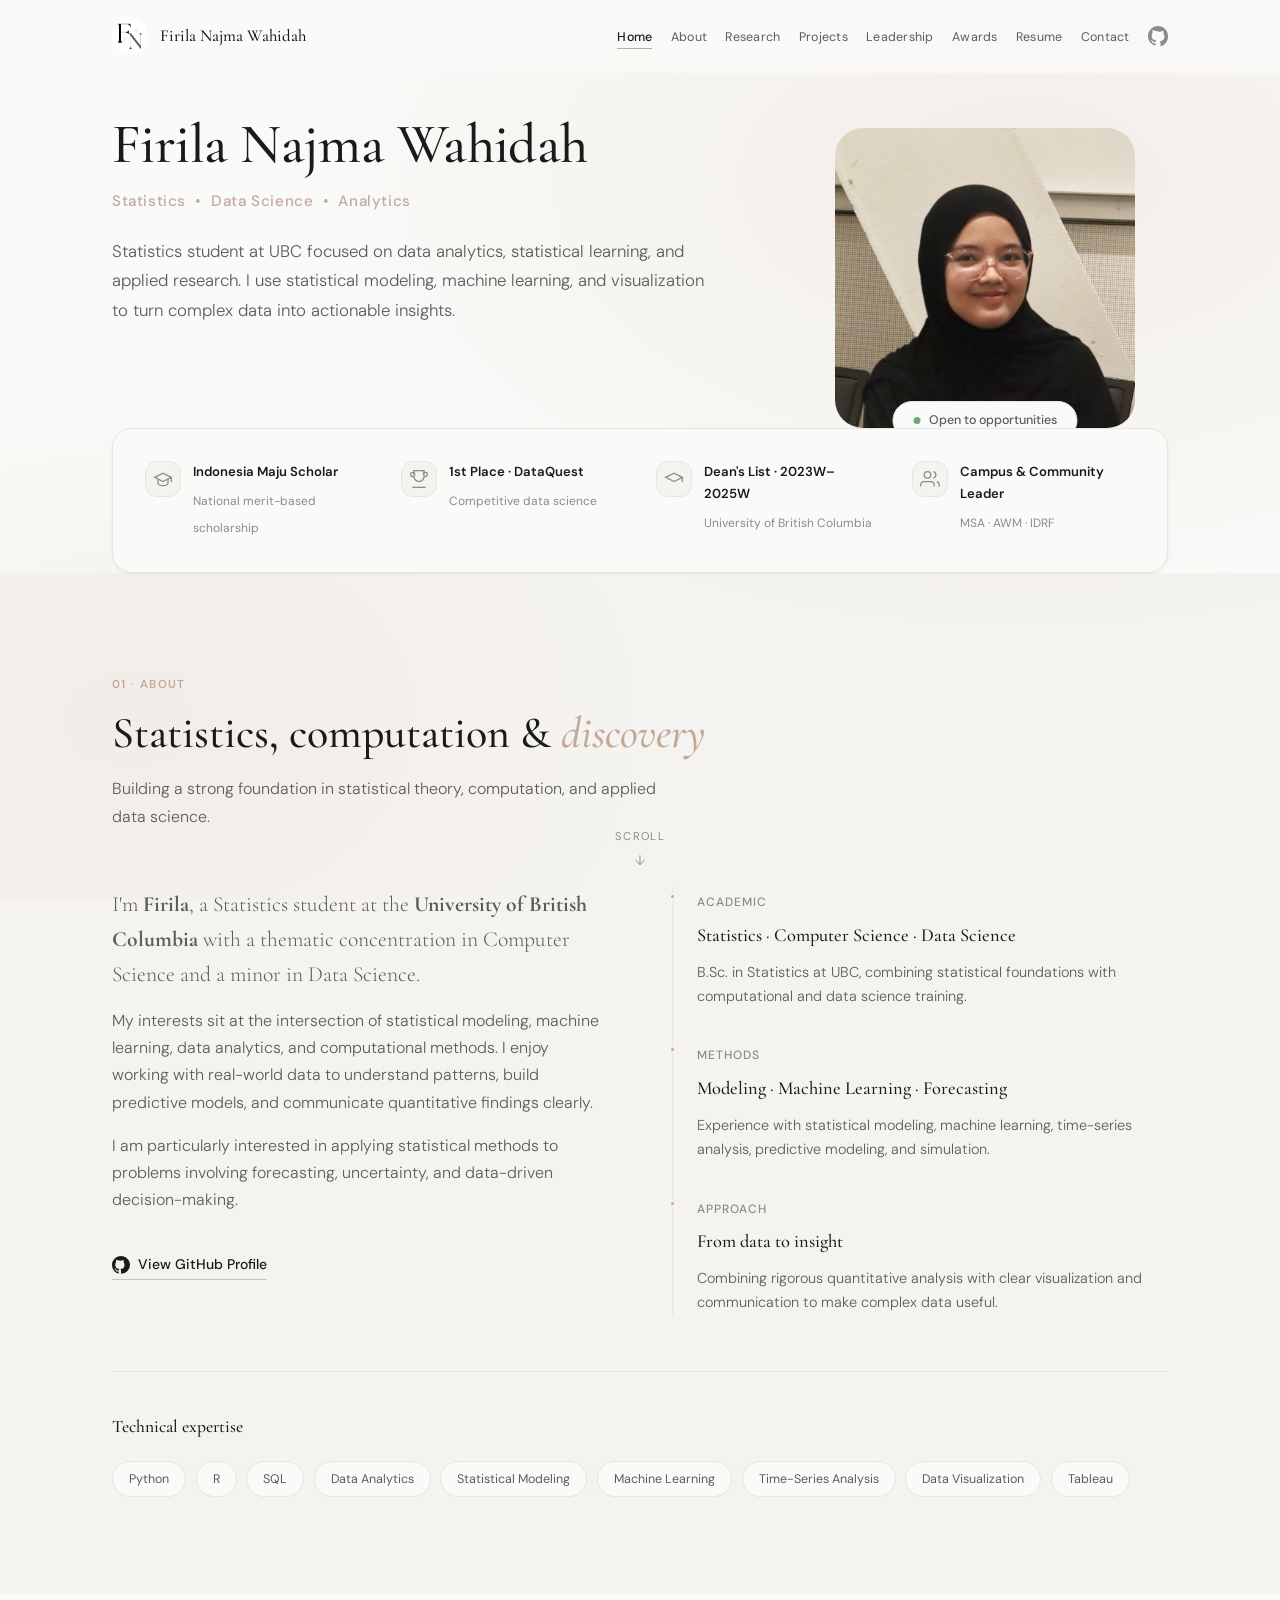
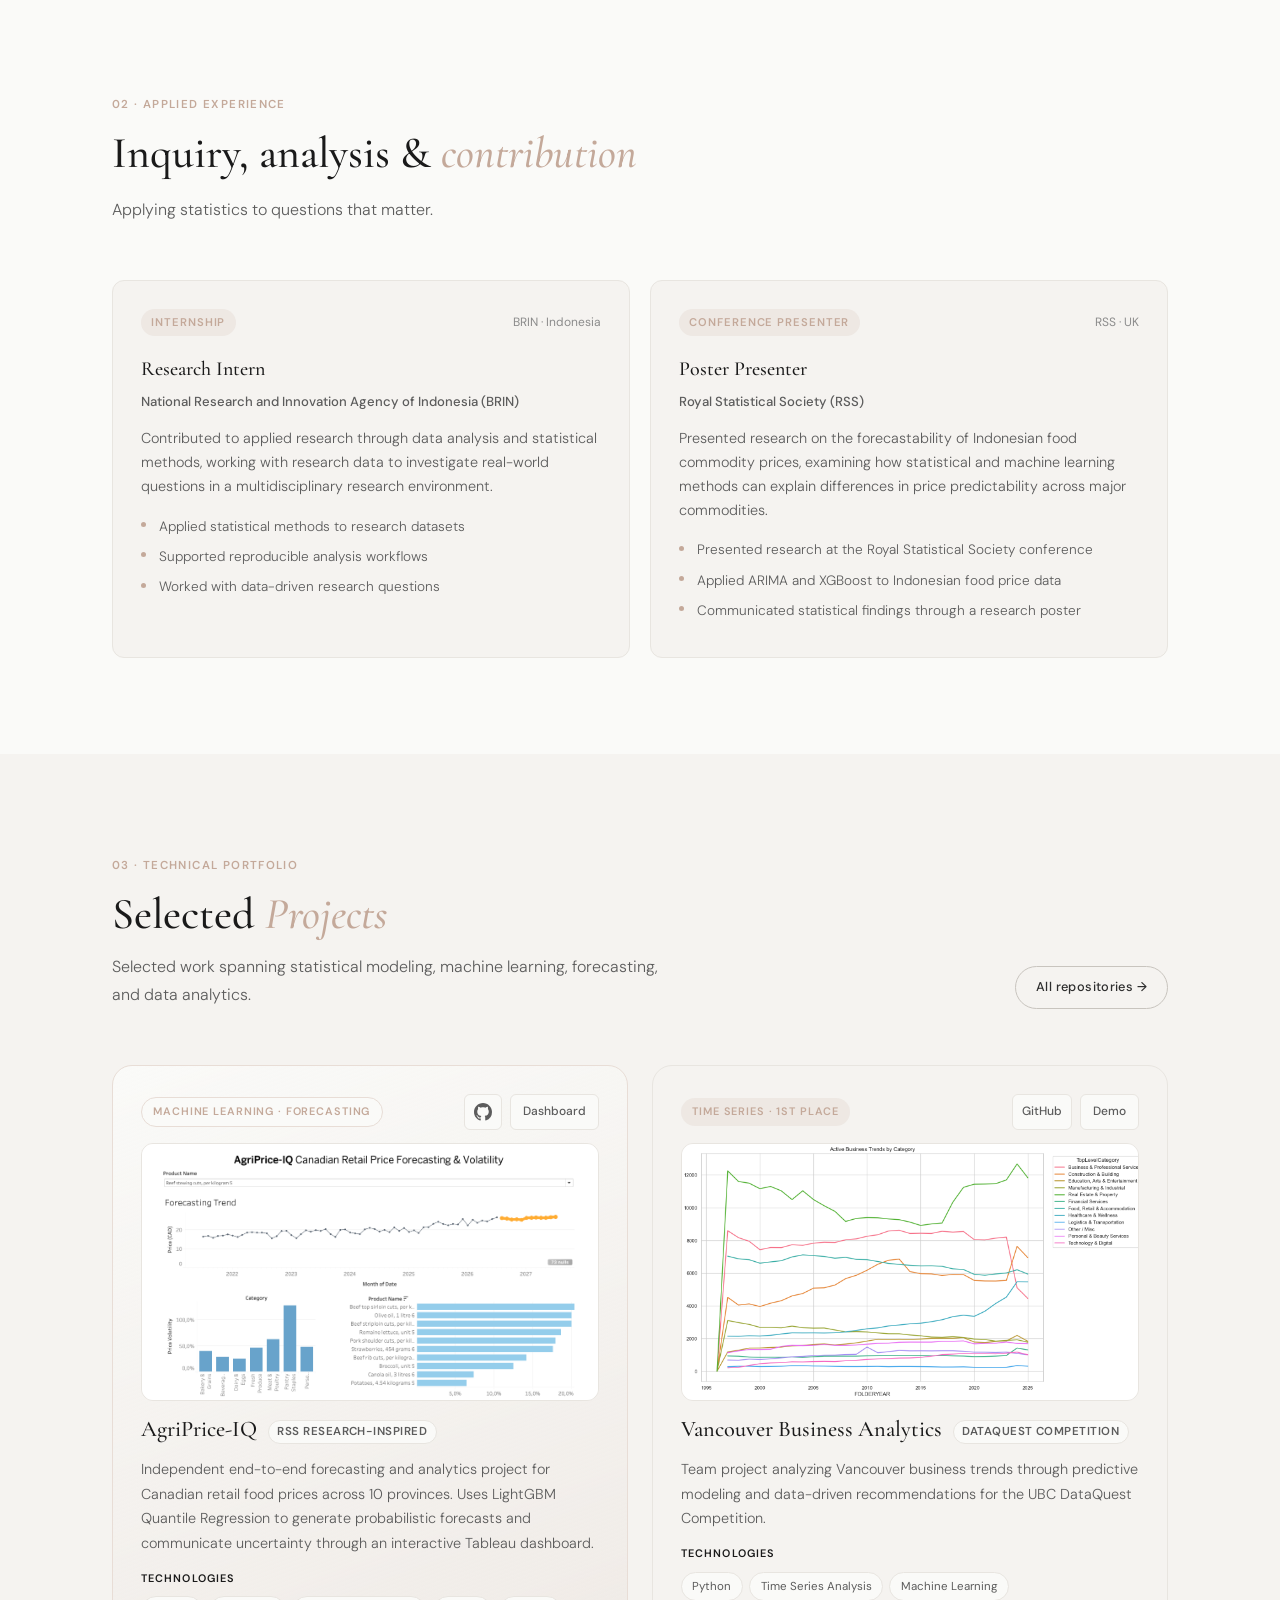
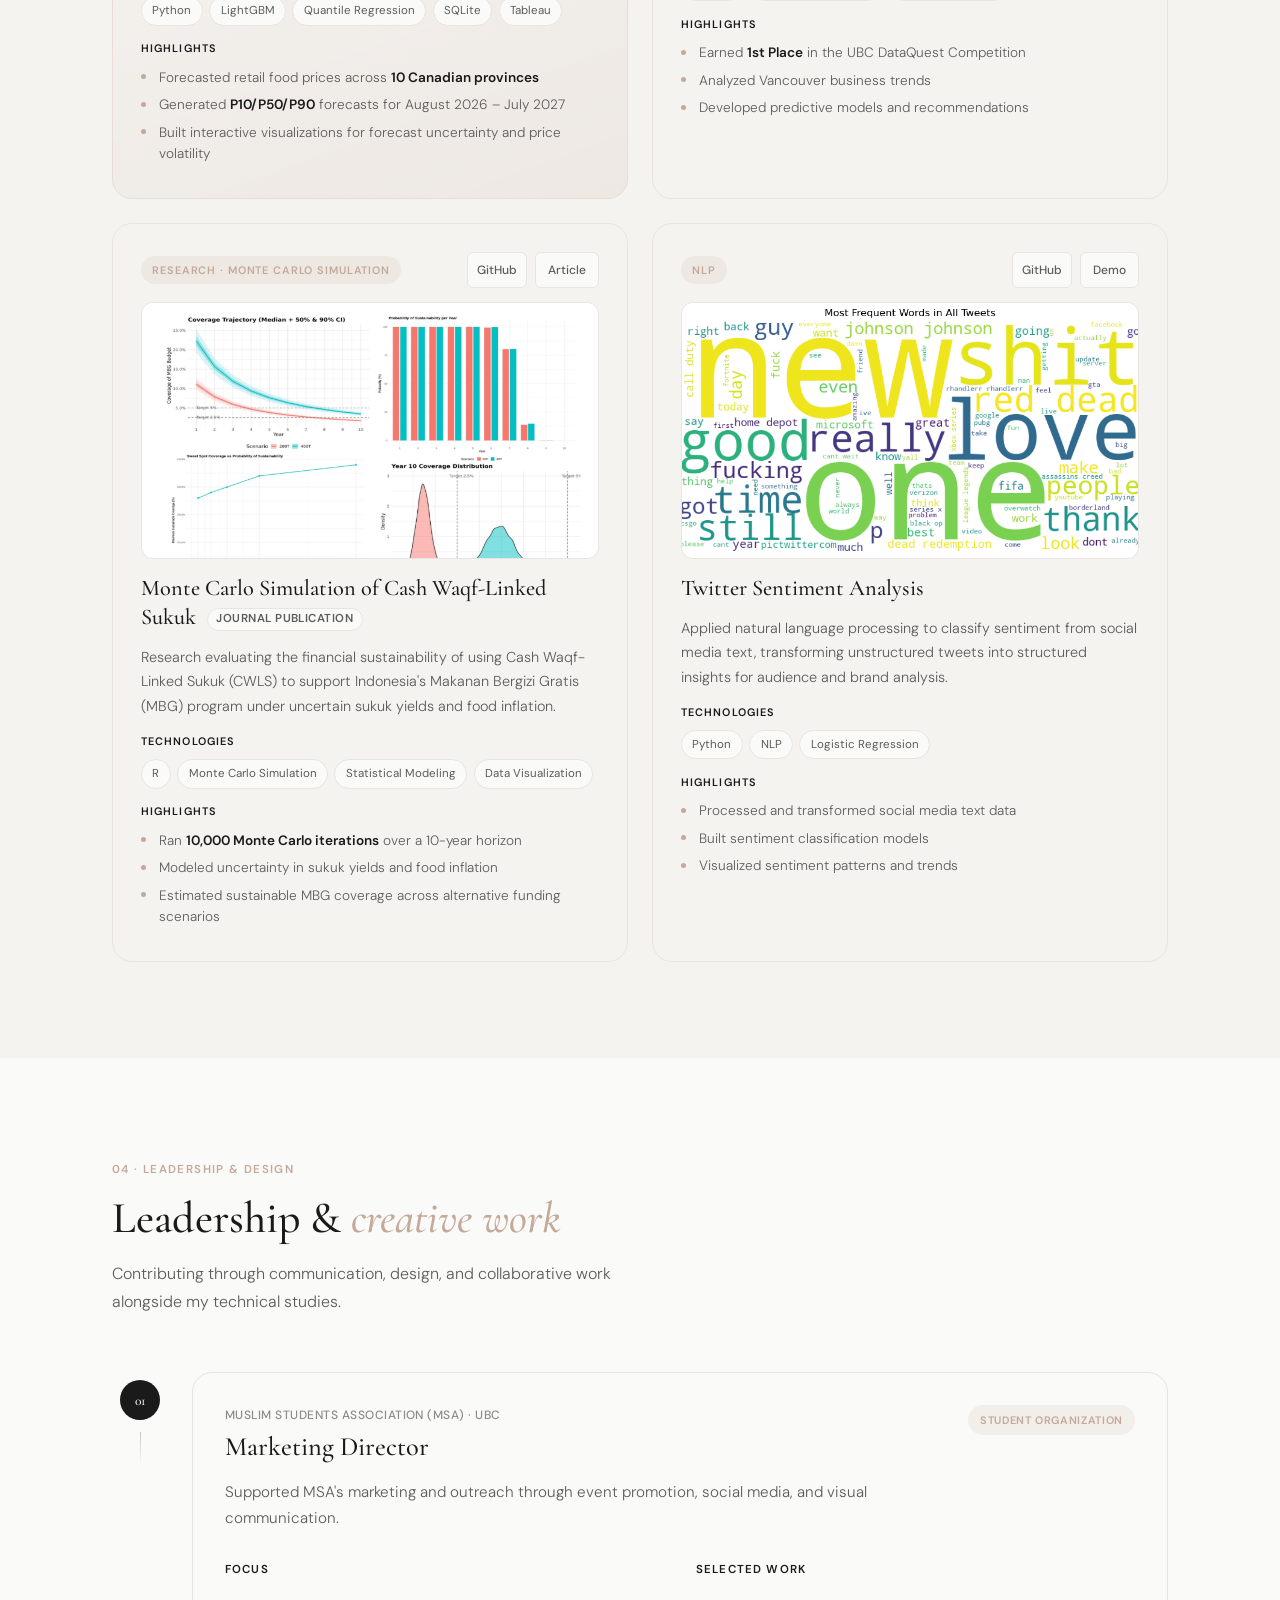
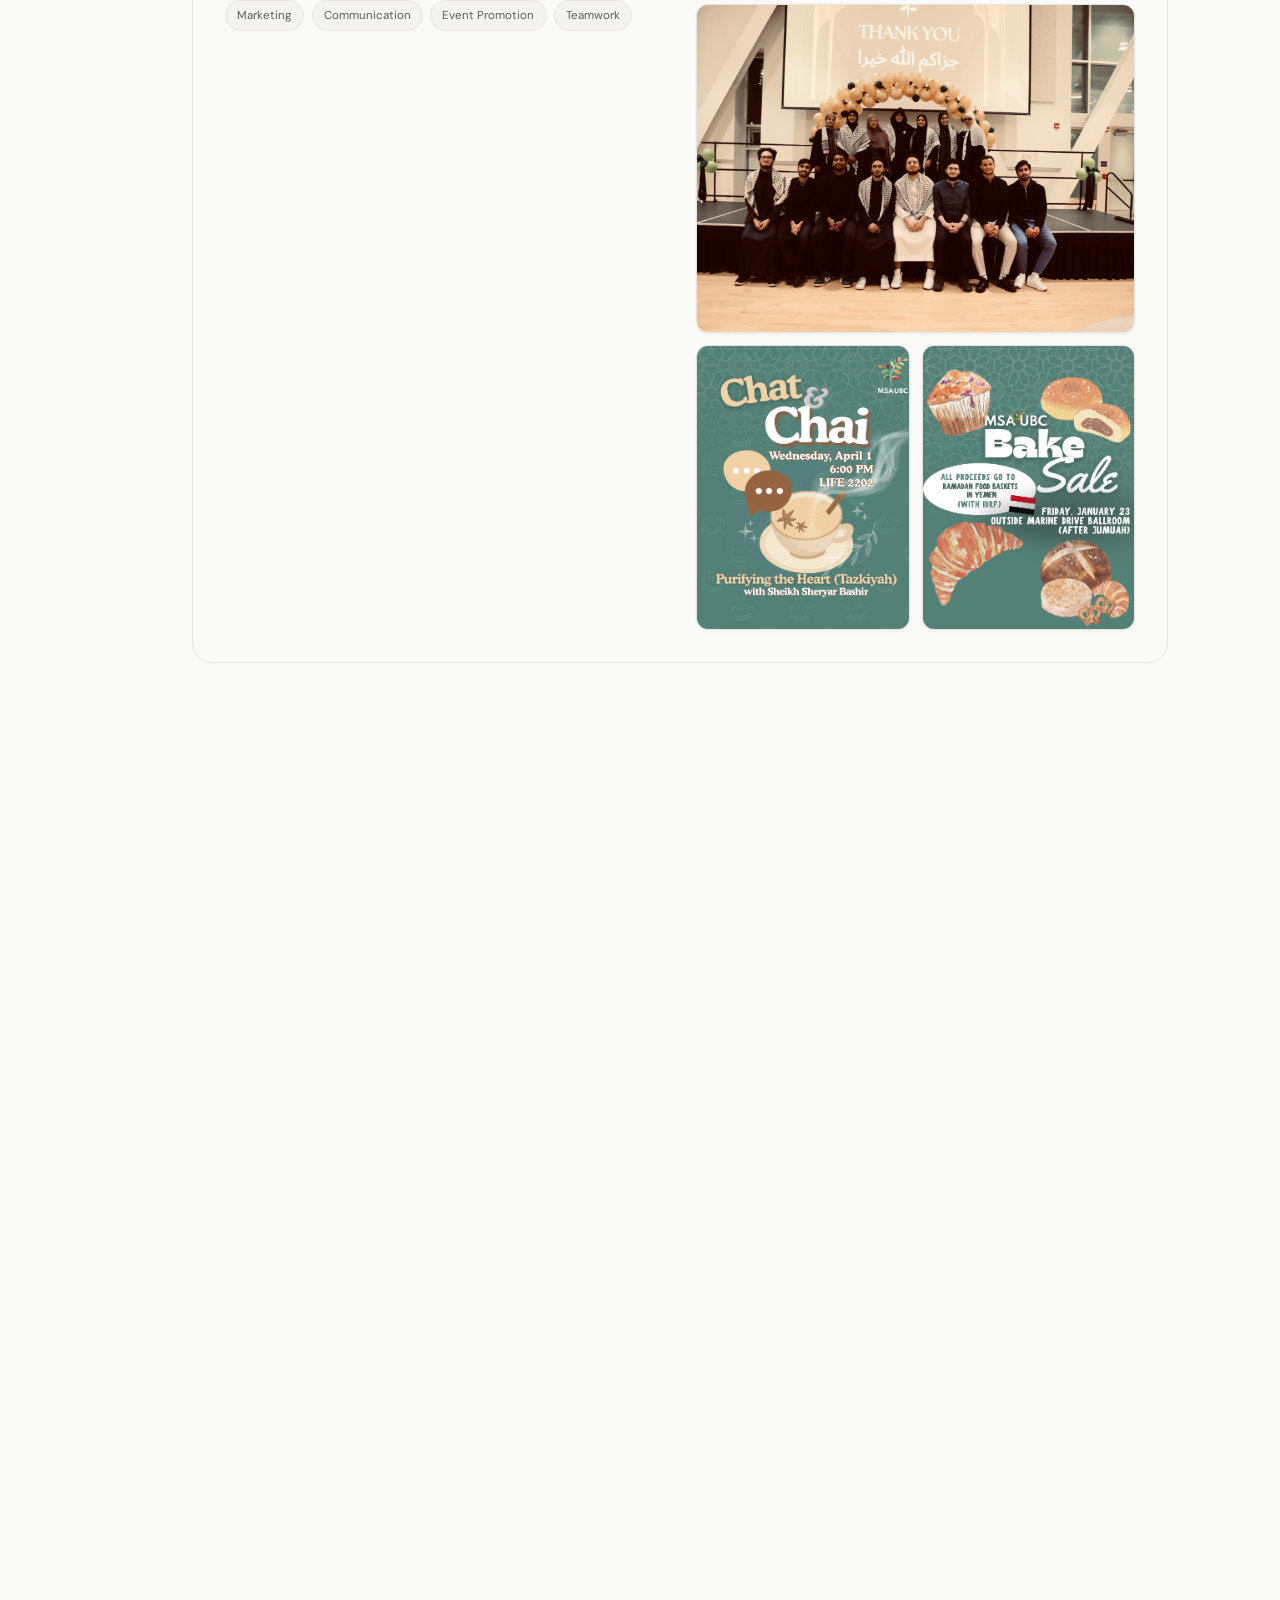
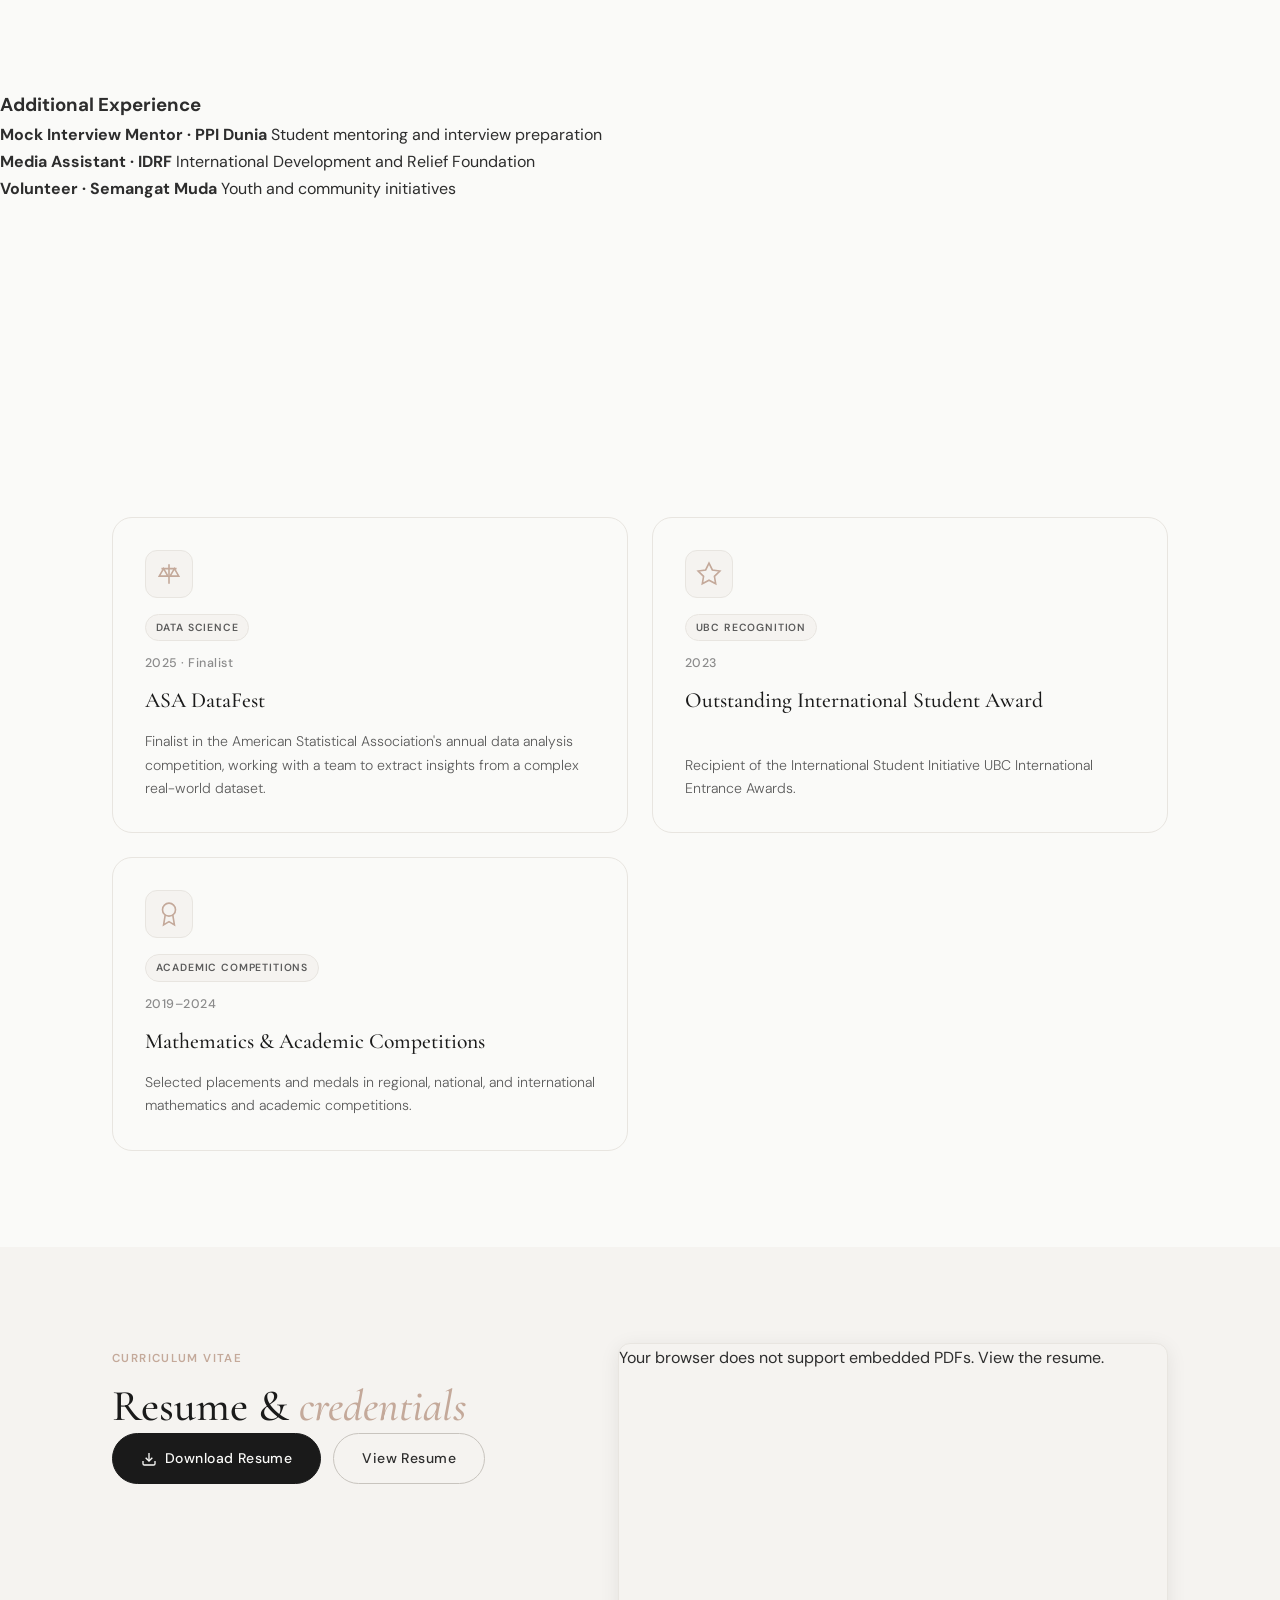
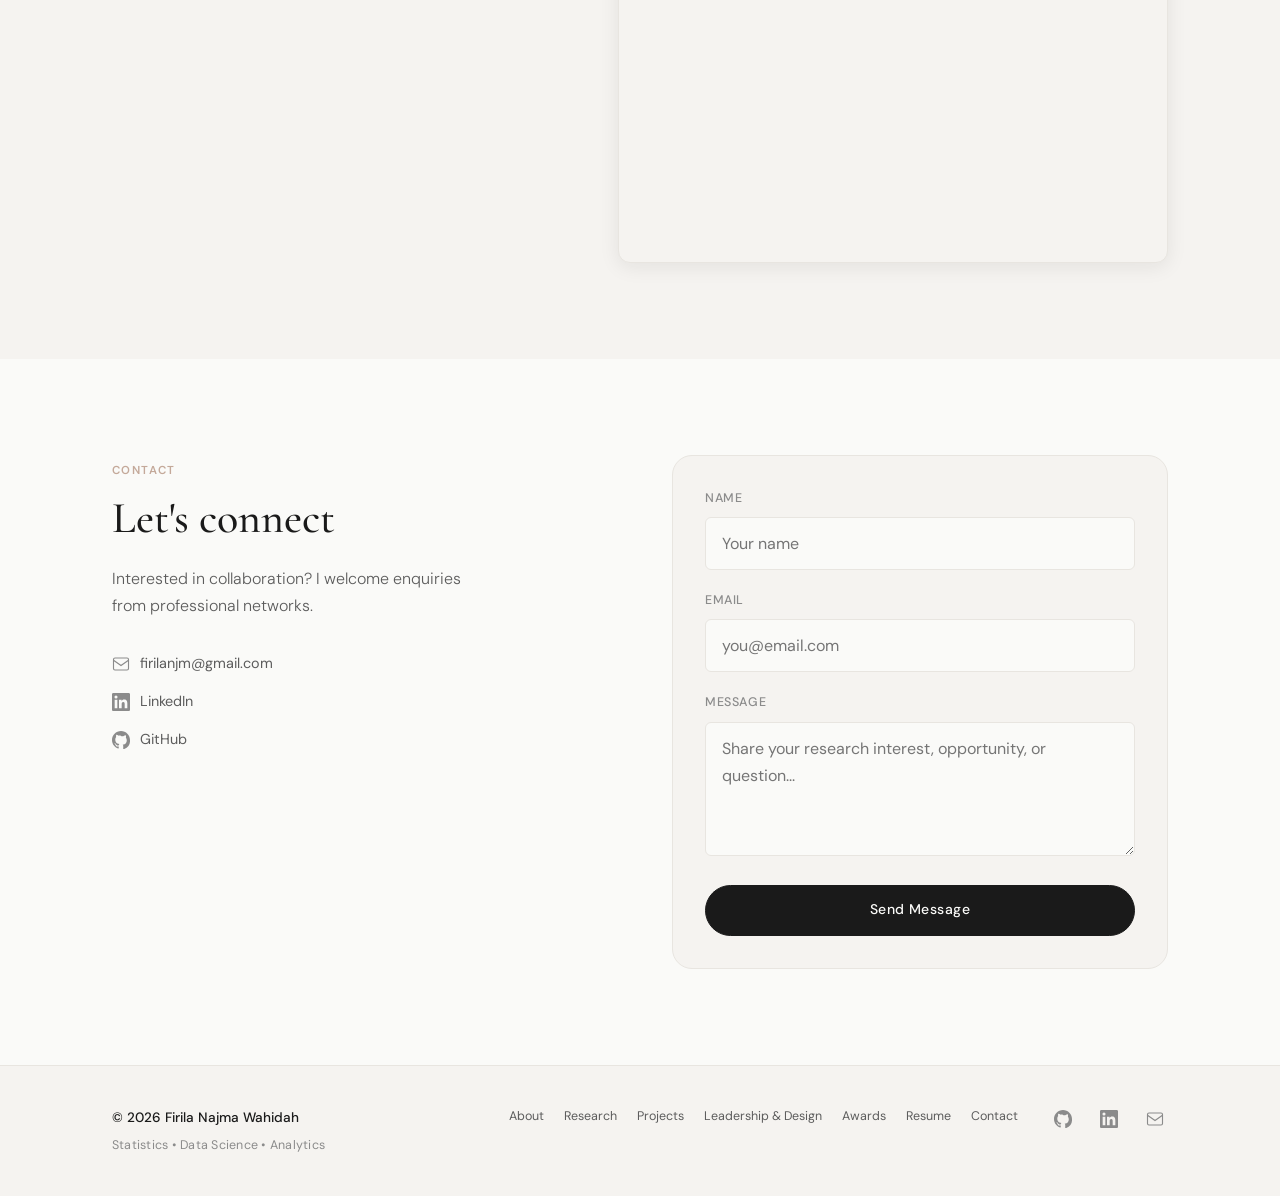
==== index.html @ 39670c47 "Revise HTML metadata for SEO and clarity Updated the title and meta description for better clarity a" ====
<!DOCTYPE html>
<html lang="en">
<head>
  <meta charset="UTF-8" />
  <meta name="viewport" content="width=device-width, initial-scale=1.0" />

  <title>Firila Najma Wahidah — Statistics • Data Science • Analytics</title>

  <meta
    name="description"
    content="Portfolio of Firila Najma Wahidah, Statistics student at UBC focused on data science, statistical modeling, machine learning, and applied research."
  />
  <meta name="author" content="Firila Najma Wahidah" />
  <meta name="theme-color" content="#FAFAF8" />

  <meta
    property="og:title"
    content="Firila Najma Wahidah — Statistics • Data Science • Analytics"
  />
  <meta
    property="og:description"
    content="Statistics • Data Science • Research • Analytics"
  />
  <meta property="og:type" content="website" />
  <meta property="og:url" content="https://firilanjm.github.io/" />

  <link rel="icon" href="assets/favicon.svg" type="image/svg+xml" />

  <link rel="preconnect" href="https://fonts.googleapis.com" />
  <link rel="preconnect" href="https://fonts.gstatic.com" crossorigin />

  <link rel="preload" href="assets/firila_photo.jpg" as="image" />

  <link
    href="https://fonts.googleapis.com/css2?family=Cormorant+Garamond:wght@400;500;600&family=DM+Sans:wght@400;500;600&display=swap"
    rel="stylesheet"
  />

  <link rel="stylesheet" href="style.css" />
</head>

<body>

  <a href="#main" class="skip-link">Skip to main content</a>

  <header class="header" id="header">
    <nav class="nav container" aria-label="Primary navigation">

      <a href="#home" class="nav__logo">
        <img
          src="assets/FN.png"
          alt=""
          width="36"
          height="36"
          class="nav__monogram-img"
        />
        <span class="nav__name">Firila Najma Wahidah</span>
      </a>

      <button
        class="nav__toggle"
        id="navToggle"
        type="button"
        aria-label="Open menu"
        aria-expanded="false"
        aria-controls="navLinks"
      >
        <span></span>
        <span></span>
        <span></span>
      </button>

      <ul class="nav__links" id="navLinks">
        <li><a href="#home" class="nav__link">Home</a></li>
        <li><a href="#about" class="nav__link">About</a></li>
        <li><a href="#research" class="nav__link">Research</a></li>
        <li><a href="#projects" class="nav__link">Projects</a></li>
        <li><a href="#leadership" class="nav__link">Leadership</a></li>
        <li><a href="#awards" class="nav__link">Awards</a></li>
        <li><a href="#resume" class="nav__link">Resume</a></li>
        <li><a href="#contact" class="nav__link">Contact</a></li>

        <li>
          <a
            href="https://github.com/firilanjm"
            target="_blank"
            rel="noopener noreferrer"
            class="nav__github"
            aria-label="GitHub"
          >
            <svg
              width="20"
              height="20"
              viewBox="0 0 24 24"
              fill="currentColor"
              aria-hidden="true"
            >
              <path d="M12 0C5.37 0 0 5.37 0 12c0 5.31 3.435 9.795 8.205 11.385.6.105.825-.255.825-.57 0-.285-.015-1.23-.015-2.235-3.015.555-3.795-.735-4.035-1.41-.135-.345-.72-1.41-1.23-1.695-.42-.225-1.02-.78-.015-.795.945-.015 1.62.87 1.845 1.23 1.08 1.815 2.805 1.305 3.495.99.105-.78.42-1.305.765-1.605-2.67-.3-5.46-1.335-5.46-5.925 0-1.305.465-2.385 1.23-3.225-.12-.3-.54-1.53.12-3.18 0 0 1.005-.315 3.3 1.23.96-.27 1.98-.405 3 .405s2.04.135 3 .405c2.295-1.56 3.3-1.23 3.3-1.23.66 1.65.24 2.88.12 3.18.765.84 1.23 1.905 1.23 3.225 0 4.605-2.805 5.625-5.475 5.925.435.375.81 1.095.81 2.22 0 1.605-.015 2.895-.015 3.3 0 .315.225.69.825.57A12.02 12.02 0 0024 12c0-6.63-5.37-12-12-12z"/>
            </svg>
          </a>
        </li>
      </ul>

    </nav>
  </header>

  <main id="main">

  <!-- Home -->
 <section class="hero" id="home" aria-label="Introduction">
  <div class="hero__bg" aria-hidden="true"></div>

  <div class="container hero__inner">

    <div class="hero__content">
      <h1 class="hero__title">Firila Najma Wahidah</h1>

      <p class="hero__headline">
        Statistics &nbsp;•&nbsp; Data Science &nbsp;•&nbsp; Analytics
      </p>

      <p class="hero__desc">
        Statistics student at UBC focused on data analytics, statistical learning,
        and applied research. I use statistical modeling, machine learning, and
        visualization to turn complex data into actionable insights.
      </p>
    </div>

    <div class="hero__visual">
      <div class="hero__frame">
        <div class="hero__avatar">
          <img
            src="assets/firila_photo.jpg"
            alt="Portrait of Firila Najma Wahidah"
            width="320"
            height="380"
            fetchpriority="high"
            decoding="async"
          />
        </div>

        <div class="hero__badge">
          <span class="hero__badge-dot"></span>
          Open to opportunities
        </div>
      </div>
    </div>

  </div>
</section>
    <div class="container">
      <div class="highlights">
        <div class="highlight">
          <span class="highlight__icon" aria-hidden="true">
            <svg width="20" height="20" viewBox="0 0 24 24" fill="none" stroke="currentColor" stroke-width="1.5"><path d="M22 10v6M2 10l10-5 10 5-10 5z"/><path d="M6 12v5c0 1 2 3 6 3s6-2 6-3v-5"/></svg>
          </span>
          <div>
            <strong>Indonesia Maju Scholar</strong>
            <span>National merit-based scholarship</span>
          </div>
        </div>
        <div class="highlight">
          <span class="highlight__icon" aria-hidden="true">
            <svg width="20" height="20" viewBox="0 0 24 24" fill="none" stroke="currentColor" stroke-width="1.5"><path d="M6 9H4.5a2.5 2.5 0 010-5C7 4 7 7 7 7"/><path d="M18 9h1.5a2.5 2.5 0 000-5C17 4 17 7 17 7"/><path d="M4 22h16"/><path d="M18 2H6v7a6 6 0 0012 0V2z"/></svg>
          </span>
          <div>
            <strong>1st Place · DataQuest</strong>
            <span>Competitive data science</span>
          </div>
        </div>
        <div class="highlight">
          <span class="highlight__icon" aria-hidden="true">
            <svg width="20" height="20" viewBox="0 0 24 24" fill="none" stroke="currentColor" stroke-width="1.5"><path d="M22 10v6M2 10l10-5 10 5-10 5z"/></svg>
          </span>
          <div>
            <strong>Dean's List · 2023W–2025W</strong>
            <span>University of British Columbia</span>
          </div>
        </div>
        <div class="highlight">
          <span class="highlight__icon" aria-hidden="true">
            <svg width="20" height="20" viewBox="0 0 24 24" fill="none" stroke="currentColor" stroke-width="1.5"><path d="M17 21v-2a4 4 0 00-4-4H5a4 4 0 00-4 4v2"/><circle cx="9" cy="7" r="4"/><path d="M23 21v-2a4 4 0 00-3-3.87M16 3.13a4 4 0 010 7.75"/></svg>
          </span>
          <div>
            <strong>Campus &amp; Community Leader</strong>
            <span>MSA · AWM · IDRF</span>
          </div>
        </div>
      </div>
    </div>
    <a href="#about" class="hero__scroll" aria-label="Scroll down">
      <span>Scroll</span>
      <svg width="16" height="16" viewBox="0 0 24 24" fill="none" stroke="currentColor" stroke-width="1.5"><path d="M12 5v14M5 12l7 7 7-7"/></svg>
    </a>
  </section>

  <!-- About -->
<section class="section section--alt about" id="about" aria-labelledby="about-heading">
  <div class="container">

    <div class="section__header">
      <span class="section__tag">01 · About</span>

      <h2 class="section__title" id="about-heading">
        Statistics, computation &amp; <em>discovery</em>
      </h2>

      <p class="section__desc">
        Building a strong foundation in statistical theory, computation, and applied data science.
      </p>
    </div>

    <div class="about__grid">

      <div class="about__text">

        <p class="about__lead">
          I'm <strong>Firila</strong>, a Statistics student at the
          <strong>University of British Columbia</strong> with a thematic
          concentration in Computer Science and a minor in Data Science.
        </p>

        <p>
          My interests sit at the intersection of statistical modeling,
          machine learning, data analytics, and computational methods. I enjoy
          working with real-world data to understand patterns, build predictive
          models, and communicate quantitative findings clearly.
        </p>

        <p>
          I am particularly interested in applying statistical methods to
          problems involving forecasting, uncertainty, and data-driven
          decision-making.
        </p>

        <a
          href="https://github.com/firilanjm"
          target="_blank"
          rel="noopener noreferrer"
          class="about__link"
        >
          <svg width="18" height="18" viewBox="0 0 24 24" fill="currentColor">
            <path d="M12 0C5.37 0 0 5.37 0 12c0 5.31 3.435 9.795 8.205 11.385.6.105.825-.255.825-.57 0-.285-.015-1.23-.015-2.235-3.015.555-3.795-.735-4.035-1.41-.135-.345-.72-1.41-1.23-1.695-.42-.225-1.02-.78-.015-.795.945-.015 1.62.87 1.845 1.23 1.08 1.815 2.805 1.305 3.495.99.105-.78.42-1.305.765-1.605-2.67-.3-5.46-1.335-5.46-5.925 0-1.305.465-2.385 1.23-3.225-.12-.3-.54-1.53.12-3.18 0 0 1.005-.315 3.3 1.23.96-.27 1.98-.405 3 .405 2.295-1.56 3.3-1.23 3.3-1.23.66 1.65.24 2.88.12 3.18.765.84 1.23 1.905 1.23 3.225 0 4.605-2.805 5.625-5.475 5.925.435.375.81 1.095.81 2.22 0 1.605-.015 2.895-.015 3.3 0 .315.225.69.825.57A12.02 12.02 0 0024 12c0-6.63-5.37-12-12-12z"/>
          </svg>
          View GitHub Profile
        </a>

      </div>

      <div class="about__timeline">

        <div class="timeline__item">
          <span class="timeline__year">Academic</span>
          <h3>Statistics · Computer Science · Data Science</h3>
          <p>
            B.Sc. in Statistics at UBC, combining statistical foundations
            with computational and data science training.
          </p>
        </div>

        <div class="timeline__item">
          <span class="timeline__year">Methods</span>
          <h3>Modeling · Machine Learning · Forecasting</h3>
          <p>
            Experience with statistical modeling, machine learning,
            time-series analysis, predictive modeling, and simulation.
          </p>
        </div>

        <div class="timeline__item">
          <span class="timeline__year">Approach</span>
          <h3>From data to insight</h3>
          <p>
            Combining rigorous quantitative analysis with clear
            visualization and communication to make complex data useful.
          </p>
        </div>

      </div>
    </div>

    <div class="skills-inline">
      <h3 class="skills-inline__title">Technical expertise</h3>

      <div class="skills__tags">
        <span>Python</span>
        <span>R</span>
        <span>SQL</span>
        <span>Data Analytics</span>
        <span>Statistical Modeling</span>
        <span>Machine Learning</span>
        <span>Time-Series Analysis</span>
        <span>Data Visualization</span>
        <span>Tableau</span>
      </div>
    </div>

  </div>
</section>
  <!-- Research -->
<section class="section research" id="research" aria-labelledby="research-heading">
  <div class="container">

    <div class="section__header">
      <span class="section__tag">02 · Applied Experience</span>

      <h2 class="section__title" id="research-heading">
        Inquiry, analysis &amp; <em>contribution</em>
      </h2>

      <p class="section__desc">
        Applying statistics to questions that matter.
      </p>
    </div>

    <div class="cards-grid cards-grid--2">

      <!-- BRIN -->
      <article class="info-card">
        <div class="info-card__meta">
          <span class="info-card__tag">Internship</span>
          <span class="info-card__date">BRIN · Indonesia</span>
        </div>

        <h3 class="info-card__title">Research Intern</h3>

        <p class="info-card__org">
          National Research and Innovation Agency of Indonesia (BRIN)
        </p>

        <p class="info-card__desc">
          Contributed to applied research through data analysis and statistical
          methods, working with research data to investigate real-world questions
          in a multidisciplinary research environment.
        </p>

        <ul class="info-card__list">
          <li>Applied statistical methods to research datasets</li>
          <li>Supported reproducible analysis workflows</li>
          <li>Worked with data-driven research questions</li>
        </ul>
      </article>

      <!-- RSS -->
      <article class="info-card">
        <div class="info-card__meta">
          <span class="info-card__tag">Conference Presenter</span>
          <span class="info-card__date">RSS · UK</span>
        </div>

        <h3 class="info-card__title">Poster Presenter</h3>

        <p class="info-card__org">
          Royal Statistical Society (RSS)
        </p>

        <p class="info-card__desc">
          Presented research on the forecastability of Indonesian food commodity
          prices, examining how statistical and machine learning methods can
          explain differences in price predictability across major commodities.
        </p>

        <ul class="info-card__list">
          <li>Presented research at the Royal Statistical Society conference</li>
          <li>Applied ARIMA and XGBoost to Indonesian food price data</li>
          <li>Communicated statistical findings through a research poster</li>
        </ul>
      </article>

    </div>
  </div>
</section>

  <!-- Projects -->
<section
  class="section section--alt projects"
  id="projects"
  aria-labelledby="projects-heading"
>
  <div class="container">

    <!-- Section Header -->
    <div class="section__header section__header--row">
      <div>
        <span class="section__tag">03 · Technical Portfolio</span>

        <h2 class="section__title" id="projects-heading">
          Selected <em>Projects</em>
        </h2>

        <p class="section__desc">
          Selected work spanning statistical modeling, machine learning,
          forecasting, and data analytics.
        </p>
      </div>

      <a
        href="https://github.com/firilanjm"
        target="_blank"
        rel="noopener noreferrer"
        class="btn btn--ghost btn--sm"
      >
        All repositories →
      </a>
    </div>

    <div class="projects-showcase" id="projectsShowcase">

      <!-- =========================
           AgriPrice-IQ
      ========================== -->
      <article
        class="project-showcase project-showcase--featured"
        data-category="machine-learning"
        data-search="AgriPrice-IQ Canadian retail price forecasting volatility uncertainty quantification LightGBM quantile regression Python Tableau SQLite machine learning time series RSS"
      >

        <div class="project-showcase__top">
          <span class="project-showcase__category">
            Machine Learning · Forecasting
          </span>

          <div class="project-showcase__actions">
            <a
              href="https://github.com/firilanjm/agriprice-iq"
              target="_blank"
              rel="noopener noreferrer"
              class="project-showcase__btn project-showcase__btn--github"
              aria-label="AgriPrice-IQ on GitHub"
            >
              <svg
                width="18"
                height="18"
                viewBox="0 0 24 24"
                fill="currentColor"
                aria-hidden="true"
              >
                <path d="M12 0C5.37 0 0 5.37 0 12c0 5.31 3.435 9.795 8.205 11.385.6.105.825-.255.825-.57 0-.285-.015-1.23-.015-2.235-3.015.555-3.795-.735-4.035-1.41-.135-.345-.72-1.41-1.23-1.695-.42-.225-1.02-.78-.015-.795.945-.015 1.62.87 1.845 1.23 1.08 1.815 2.805 1.305 3.495.99.105-.78.42-1.305.765-1.605-2.67-.3-5.46-1.335-5.46-5.925 0-1.305.465-2.385 1.23-3.225-.12-.3-.54-1.53.12-3.18 0 0 1.005-.315 3.3 1.23.96-.27 1.98-.405 3-.405s2.04.135 3 .405c2.295-1.56 3.3-1.23 3.3-1.23.66 1.65.24 2.88.12 3.18.765.84 1.23 1.905 1.23 3.225 0 4.605-2.805 5.625-5.475 5.925.435.375.81 1.095.81 2.22 0 1.605-.015 2.895-.015 3.3 0 .315.225.69.825.57A12.02 12.02 0 0024 12c0-6.63-5.37-12-12-12z"/>
              </svg>
            </a>

            <a
              href="https://public.tableau.com/app/profile/firila.najma.wahidah2703/viz/shared/B3GJXT7NT"
              target="_blank"
              rel="noopener noreferrer"
              class="project-showcase__btn project-showcase__btn--demo"
            >
              Dashboard
            </a>
          </div>
        </div>

        <figure class="project-showcase__visual">
          <img
            src="images/agriprice-iq.png"
            alt="AgriPrice-IQ dashboard showing Canadian retail price forecasts, uncertainty intervals, and price volatility"
            loading="lazy"
            width="640"
            height="360"
          />
        </figure>

        <h3 class="project-showcase__title">
          AgriPrice-IQ
          <span class="project-showcase__award">RSS Research-Inspired</span>
        </h3>

        <p class="project-showcase__desc">
          Independent end-to-end forecasting and analytics project for
          Canadian retail food prices across 10 provinces. Uses LightGBM
          Quantile Regression to generate probabilistic forecasts and
          communicate uncertainty through an interactive Tableau dashboard.
        </p>

        <div class="project-showcase__section">
          <h4>Technologies</h4>

          <div class="project-showcase__tags">
            <span>Python</span>
            <span>LightGBM</span>
            <span>Quantile Regression</span>
            <span>SQLite</span>
            <span>Tableau</span>
          </div>
        </div>

        <div class="project-showcase__section">
          <h4>Highlights</h4>

          <ul class="project-showcase__results">
            <li>Forecasted retail food prices across <strong>10 Canadian provinces</strong></li>
            <li>Generated <strong>P10/P50/P90</strong> forecasts for August 2026 – July 2027</li>
            <li>Built interactive visualizations for forecast uncertainty and price volatility</li>
          </ul>
        </div>

      </article>


      <!-- =========================
           Vancouver Business Analytics
      ========================== -->
      <article
        class="project-showcase"
        data-category="time-series"
        data-search="Vancouver Business Analytics DataQuest competition Python time series machine learning predictive models recommendations"
      >

        <div class="project-showcase__top">
          <span class="project-showcase__category">
            Time Series · 1st Place
          </span>

          <div class="project-showcase__actions">
            <a
              href="https://github.com/ShawnGabriel/dataquest-svm"
              target="_blank"
              rel="noopener noreferrer"
              class="project-showcase__btn project-showcase__btn--github"
              aria-label="Vancouver Business Analytics on GitHub"
            >
              GitHub
            </a>

            <a
              href="notebooks/business.html"
              target="_blank"
              rel="noopener noreferrer"
              class="project-showcase__btn project-showcase__btn--demo"
            >
              Demo
            </a>
          </div>
        </div>

        <figure class="project-showcase__visual">
          <img
            src="images/business.png"
            alt="Vancouver business analytics forecasting charts from the DataQuest competition project"
            loading="lazy"
            width="640"
            height="360"
          />
        </figure>

        <h3 class="project-showcase__title">
          Vancouver Business Analytics
          <span class="project-showcase__award">DataQuest Competition</span>
        </h3>

        <p class="project-showcase__desc">
          Team project analyzing Vancouver business trends through
          predictive modeling and data-driven recommendations for the
          UBC DataQuest Competition.
        </p>

        <div class="project-showcase__section">
          <h4>Technologies</h4>

          <div class="project-showcase__tags">
            <span>Python</span>
            <span>Time Series Analysis</span>
            <span>Machine Learning</span>
          </div>
        </div>

        <div class="project-showcase__section">
          <h4>Highlights</h4>

          <ul class="project-showcase__results">
            <li>Earned <strong>1st Place</strong> in the UBC DataQuest Competition</li>
            <li>Analyzed Vancouver business trends</li>
            <li>Developed predictive models and recommendations</li>
          </ul>
        </div>

      </article>


      <!-- =========================
           Monte Carlo CWLS
      ========================== -->
      <article
        class="project-showcase"
        data-category="research"
        data-search="Monte Carlo simulation cash waqf linked sukuk CWLS MBG sustainable funding Islamic economics R"
      >

        <div class="project-showcase__top">
          <span class="project-showcase__category">
            Research · Monte Carlo Simulation
          </span>

          <div class="project-showcase__actions">
            <a
              href="https://github.com/firilanjm/monte-carlo-mbg"
              target="_blank"
              rel="noopener noreferrer"
              class="project-showcase__btn project-showcase__btn--github"
              aria-label="Monte Carlo MBG project on GitHub"
            >
              GitHub
            </a>

            <a
              href="https://www.researchgate.net/publication/409456635_Financing_Indonesia's_Free_School_Meals_via_Cash_Waqf-Linked_Sukuk_A_Monte_Carlo_Simulation"
              target="_blank"
              rel="noopener noreferrer"
              class="project-showcase__btn project-showcase__btn--demo"
            >
              Article
            </a>
          </div>
        </div>

        <figure class="project-showcase__visual">
          <img
            src="images/montecarlo-mbg.png"
            alt="Monte Carlo simulation of Cash Waqf-Linked Sukuk for sustainable MBG funding"
            loading="lazy"
            width="640"
            height="360"
          />
        </figure>

        <h3 class="project-showcase__title">
          Monte Carlo Simulation of Cash Waqf-Linked Sukuk
          <span class="project-showcase__award">Journal Publication</span>
        </h3>

        <p class="project-showcase__desc">
          Research evaluating the financial sustainability of using
          Cash Waqf-Linked Sukuk (CWLS) to support Indonesia's
          Makanan Bergizi Gratis (MBG) program under uncertain sukuk
          yields and food inflation.
        </p>

        <div class="project-showcase__section">
          <h4>Technologies</h4>

          <div class="project-showcase__tags">
            <span>R</span>
            <span>Monte Carlo Simulation</span>
            <span>Statistical Modeling</span>
            <span>Data Visualization</span>
          </div>
        </div>

        <div class="project-showcase__section">
          <h4>Highlights</h4>

          <ul class="project-showcase__results">
            <li>Ran <strong>10,000 Monte Carlo iterations</strong> over a 10-year horizon</li>
            <li>Modeled uncertainty in sukuk yields and food inflation</li>
            <li>Estimated sustainable MBG coverage across alternative funding scenarios</li>
          </ul>
        </div>

      </article>


      <!-- =========================
           Twitter Sentiment Analysis
      ========================== -->
      <article
        class="project-showcase"
        data-category="nlp"
        data-search="Twitter sentiment analysis Python NLP logistic regression social media text classification visualization"
      >

        <div class="project-showcase__top">
          <span class="project-showcase__category">NLP</span>

          <div class="project-showcase__actions">
            <a
              href="https://github.com/firilanjm/twitter-sentiment-analysis"
              target="_blank"
              rel="noopener noreferrer"
              class="project-showcase__btn project-showcase__btn--github"
              aria-label="Twitter Sentiment Analysis on GitHub"
            >
              GitHub
            </a>

            <a
              href="notebooks/twitter_sentiment.html"
              target="_blank"
              rel="noopener noreferrer"
              class="project-showcase__btn project-showcase__btn--demo"
            >
              Demo
            </a>
          </div>
        </div>

        <figure class="project-showcase__visual">
          <img
            src="images/nlp.png"
            alt="Twitter sentiment analysis visualization showing sentiment classification results"
            loading="lazy"
            width="640"
            height="360"
          />
        </figure>

        <h3 class="project-showcase__title">
          Twitter Sentiment Analysis
        </h3>

        <p class="project-showcase__desc">
          Applied natural language processing to classify sentiment
          from social media text, transforming unstructured tweets
          into structured insights for audience and brand analysis.
        </p>

        <div class="project-showcase__section">
          <h4>Technologies</h4>

          <div class="project-showcase__tags">
            <span>Python</span>
            <span>NLP</span>
            <span>Logistic Regression</span>
          </div>
        </div>

        <div class="project-showcase__section">
          <h4>Highlights</h4>

          <ul class="project-showcase__results">
            <li>Processed and transformed social media text data</li>
            <li>Built sentiment classification models</li>
            <li>Visualized sentiment patterns and trends</li>
          </ul>
        </div>

      </article>

    </div>

    <p class="projects-empty" id="projectsEmpty" hidden>
      No projects match your search. Try a different keyword or filter.
    </p>

  </div>
</section>
  <!-- Leadership -->
<section
  class="section leadership"
  id="leadership"
  aria-labelledby="leadership-heading"
>
  <div class="container">

    <div class="section__header">
      <span class="section__tag">04 · Leadership &amp; Design</span>

      <h2 class="section__title" id="leadership-heading">
        Leadership &amp; <em>creative work</em>
      </h2>

      <p class="section__desc">
        Contributing through communication, design, and collaborative work alongside my technical studies.
      </p>
    </div>

    <div class="leadership-timeline">

      <!-- MSA -->
      <article class="leadership-entry">

        <div class="leadership-entry__marker" aria-hidden="true">
          <span class="leadership-entry__num">01</span>
          <span class="leadership-entry__line"></span>
        </div>

        <div class="leadership-entry__card">

          <div class="leadership-entry__header">
            <div>
              <span class="leadership-entry__org">
                Muslim Students Association (MSA) · UBC
              </span>

              <h3 class="leadership-entry__title">
                Marketing Director
              </h3>
            </div>

            <span class="leadership-entry__badge">
              Student Organization
            </span>
          </div>

          <p class="leadership-entry__intro">
            Supported MSA's marketing and outreach through event promotion,
            social media, and visual communication.
          </p>

          <div class="leadership-entry__grid">

            <div class="leadership-entry__details">

              <h4 class="leadership-entry__subtitle">
                Focus
              </h4>

              <div class="leadership-entry__skills">
                <span>Marketing</span>
                <span>Communication</span>
                <span>Event Promotion</span>
                <span>Teamwork</span>
              </div>

            </div>

            <div class="leadership-entry__media">

              <h4 class="leadership-entry__subtitle">
                Selected Work
              </h4>

              <div class="media-gallery">

                <figure class="media-figure media-figure--photo">
                  <img
                    src="images/msa/msa-team.jpg"
                    alt="MSA at UBC marketing team at a campus community event"
                    loading="lazy"
                    width="800"
                    height="600"
                  />
                </figure>

                <div class="media-gallery__row">

                  <figure class="media-figure media-figure--poster">
                    <img
                      src="images/msa/MSA%20Template.png"
                      alt="MSA event promotional template"
                      loading="lazy"
                      width="600"
                      height="800"
                    />
                  </figure>

                  <figure class="media-figure media-figure--poster">
                    <img
                      src="images/msa/MSA%20GREEN%20TEMPLATE%20(10).png"
                      alt="MSA event marketing poster"
                      loading="lazy"
                      width="600"
                      height="800"
                    />
                  </figure>

                </div>
              </div>
            </div>

          </div>
        </div>
      </article>


      <!-- AWM -->
      <article class="leadership-entry">

        <div class="leadership-entry__marker" aria-hidden="true">
          <span class="leadership-entry__num">02</span>
          <span class="leadership-entry__line"></span>
        </div>

        <div class="leadership-entry__card">

          <div class="leadership-entry__header">
            <div>
              <span class="leadership-entry__org">
                Association for Women in Mathematics (AWM) · UBC
              </span>

              <h3 class="leadership-entry__title">
                UI/UX Designer
              </h3>
            </div>

            <span class="leadership-entry__badge">
              Women in STEM
            </span>
          </div>

          <p class="leadership-entry__intro">
            Designed digital and visual materials for AWM UBC, supporting
            website, event, and communication initiatives.
          </p>

          <div class="leadership-entry__grid">

            <div class="leadership-entry__details">

              <h4 class="leadership-entry__subtitle">
                Focus
              </h4>

              <div class="leadership-entry__skills">
                <span>UI/UX Design</span>
                <span>Visual Design</span>
                <span>Website Design</span>
                <span>Communication</span>
              </div>

            </div>

            <div class="leadership-entry__media">

              <h4 class="leadership-entry__subtitle">
                Selected Work
              </h4>

              <div class="media-gallery">

                <figure class="media-figure media-figure--photo">
                  <img
                    src="images/awm/awm-linkedin.png"
                    alt="AWM at UBC LinkedIn and social media design"
                    loading="lazy"
                    width="800"
                    height="600"
                  />
                </figure>

                <div class="media-gallery__row">

                  <figure class="media-figure media-figure--poster">
                    <img
                      src="images/awm/awm-mainpage.PNG"
                      alt="AWM at UBC website main page design"
                      loading="lazy"
                      width="600"
                      height="800"
                    />
                  </figure>

                  <figure class="media-figure media-figure--poster">
                    <img
                      src="images/awm/awm-secondpage.PNG"
                      alt="AWM at UBC website secondary page design"
                      loading="lazy"
                      width="600"
                      height="800"
                    />
                  </figure>

                </div>
              </div>
            </div>

          </div>
        </div>
      </article>

    </div>
  </div>
</section>

<!-- Additional Experience -->
  <div class="additional-experience">
  <h3>Additional Experience</h3>

  <div class="additional-experience__item">
    <strong>Mock Interview Mentor · PPI Dunia</strong>
    <span>Student mentoring and interview preparation</span>
  </div>

  <div class="additional-experience__item">
    <strong>Media Assistant · IDRF</strong>
    <span>International Development and Relief Foundation</span>
  </div>

  <div class="additional-experience__item">
    <strong>Volunteer · Semangat Muda</strong>
    <span>Youth and community initiatives</span>
  </div>
</div>

<!-- Awards & Recognition -->
<section class="section awards" id="awards" aria-labelledby="awards-heading">
  <div class="container">
    <div class="section__header">
      <span class="section__tag">Recognition</span>
      <h2 class="section__title" id="awards-heading">
        Honors &amp; <em>achievements</em>
      </h2>
      <p class="section__desc">
        Selected academic and competition achievements beyond my core research and projects.
      </p>
    </div>

    <div class="awards__grid">

      <!-- ASA DataFest -->
      <article class="award-card">
        <div class="award-card__icon" aria-hidden="true">
          <svg width="26" height="26" viewBox="0 0 24 24" fill="none"
               stroke="currentColor" stroke-width="1.5">
            <path d="M12 3v18"/>
            <path d="M5 7h14"/>
            <path d="M7 7l-4 7h8L7 7z"/>
            <path d="M17 7l-4 7h8l-4-7z"/>
          </svg>
        </div>

        <span class="award-card__badge">Data Science</span>
        <span class="award-card__year">2025 · Finalist</span>

        <h3 class="award-card__title">ASA DataFest</h3>

        <p class="award-card__desc">
          Finalist in the American Statistical Association's annual data
          analysis competition, working with a team to extract insights from
          a complex real-world dataset.
        </p>
      </article>


      <!-- Outstanding International Student Award -->
      <article class="award-card">
        <div class="award-card__icon" aria-hidden="true">
          <svg width="26" height="26" viewBox="0 0 24 24" fill="none"
               stroke="currentColor" stroke-width="1.5">
            <path d="M12 2l3.09 6.26L22 9.27l-5 4.87 1.18 6.88L12 17.77l-6.18 3.25L7 14.14 2 9.27l6.91-1.01L12 2z"/>
          </svg>
        </div>

        <span class="award-card__badge">UBC Recognition</span>
        <span class="award-card__year">2023</span>

        <h3 class="award-card__title">
          Outstanding International Student Award
        </h3>

        <p class="award-card__desc">
          Recipient of the International Student Initiative UBC
          International Entrance Awards.
        </p>
      </article>


      <!-- Academic Competitions -->
      <article class="award-card">
        <div class="award-card__icon" aria-hidden="true">
          <svg width="26" height="26" viewBox="0 0 24 24" fill="none"
               stroke="currentColor" stroke-width="1.5">
            <circle cx="12" cy="8" r="6"/>
            <path d="M15.477 12.89L17 22l-5-3-5 3 1.523-9.11"/>
          </svg>
        </div>

        <span class="award-card__badge">Academic Competitions</span>
        <span class="award-card__year">2019–2024</span>

        <h3 class="award-card__title">
          Mathematics &amp; Academic Competitions
        </h3>

        <p class="award-card__desc">
          Selected placements and medals in regional, national, and
          international mathematics and academic competitions.
        </p>
      </article>

    </div>
  </div>
</section>


  <!-- Resume -->
<!-- Resume -->
<section class="section section--alt resume" id="resume" aria-labelledby="resume-heading">
  <div class="container">
    <div class="resume__inner">

      <div class="resume__info">
        <span class="section__tag">Curriculum Vitae</span>

        <h2 class="section__title" id="resume-heading">
          Resume &amp; <em>credentials</em>
        </h2>

        <div class="resume__actions">
          <a href="Resume_Complete.pdf"
             target="_blank"
             rel="noopener noreferrer"
             class="btn btn--primary">
            <svg width="16" height="16" viewBox="0 0 24 24"
                 fill="none" stroke="currentColor" stroke-width="2"
                 aria-hidden="true">
              <path d="M21 15v4a2 2 0 01-2 2H5a2 2 0 01-2-2v-4"/>
              <path d="M7 10l5 5 5-5"/>
              <path d="M12 15V3"/>
            </svg>
            Download Resume
          </a>

          <a href="Resume_Complete.pdf"
             target="_blank"
             rel="noopener noreferrer"
             class="btn btn--ghost">
            View Resume
          </a>
        </div>
      </div>

      <div class="resume__preview">
        <div class="resume__preview-frame">
          <object
            data="Resume_Complete.pdf"
            type="application/pdf"
            class="resume__pdf"
            aria-label="Resume preview">
            <p>
              Your browser does not support embedded PDFs.
              <a href="Resume_Complete.pdf">View the resume</a>.
            </p>
          </object>
        </div>
      </div>

    </div>
  </div>
</section>
  <!-- Contact -->
  <section class="section contact" id="contact" aria-labelledby="contact-heading">
    <div class="container">
      <div class="contact__inner">
        <div class="contact__info">
          <span class="section__tag">Contact</span>
          <h2 class="section__title" id="contact-heading">Let's connect</h2>
          <p>
            Interested in collaboration?
            I welcome enquiries from professional networks.
          </p>
          <div class="contact__links">
            <a href="mailto:firilanjm@gmail.com" class="contact__link">
              <svg width="18" height="18" viewBox="0 0 24 24" fill="none" stroke="currentColor" stroke-width="1.5"><rect x="2" y="4" width="20" height="16" rx="2"/><path d="M2 7l10 7 10-7"/></svg>
              firilanjm@gmail.com
            </a>
            <a href="https://www.linkedin.com/in/firilanjm/" target="_blank" rel="noopener" class="contact__link">
              <svg width="18" height="18" viewBox="0 0 24 24" fill="currentColor"><path d="M20.447 20.452h-3.554v-5.569c0-1.328-.027-3.037-1.852-3.037-1.853 0-2.136 1.445-2.136 2.939v5.667H9.351V9h3.414v1.561h.046c.477-.9 1.637-1.85 3.37-1.85 3.601 0 4.267 2.37 4.267 5.455v6.286zM5.337 7.433a2.062 2.062 0 01-2.063-2.065 2.064 2.064 0 114.126 0 2.063 2.063 0 01-2.063 2.065zm1.782 13.019H3.555V9h3.564v11.452zM22.225 0H1.771C.792 0 0 .774 0 1.729v20.542C0 23.227.792 24 1.771 24h20.451C23.2 24 24 23.227 24 22.271V1.729C24 .774 23.2 0 22.222 0h.003z"/></svg>
              LinkedIn
            </a>
            <a href="https://github.com/firilanjm" target="_blank" rel="noopener" class="contact__link">
              <svg width="18" height="18" viewBox="0 0 24 24" fill="currentColor"><path d="M12 0C5.37 0 0 5.37 0 12c0 5.31 3.435 9.795 8.205 11.385.6.105.825-.255.825-.57 0-.285-.015-1.23-.015-2.235-3.015.555-3.795-.735-4.035-1.41-.135-.345-.72-1.41-1.23-1.695-.42-.225-1.02-.78-.015-.795.945-.015 1.62.87 1.845 1.23 1.08 1.815 2.805 1.305 3.495.99.105-.78.42-1.305.765-1.605-2.67-.3-5.46-1.335-5.46-5.925 0-1.305.465-2.385 1.23-3.225-.12-.3-.54-1.53.12-3.18 0 0 1.005-.315 3.3 1.23.96-.27 1.98-.405 3 .405s2.04.135 3 .405c2.295-1.56 3.3-1.23 3.3-1.23.66 1.65.24 2.88.12 3.18.765.84 1.23 1.905 1.23 3.225 0 4.605-2.805 5.625-5.475 5.925.435.375.81 1.095.81 2.22 0 1.605-.015 2.895-.015 3.3 0 .315.225.69.825.57A12.02 12.02 0 0024 12c0-6.63-5.37-12-12-12z"/></svg>
              GitHub
            </a>
          </div>
        </div>
        <form class="contact__form" id="contactForm" action="https://formsubmit.co/ajax/firilanjm@gmail.com" method="POST" novalidate>
          <input type="hidden" name="_subject" value="New portfolio message from Firila Najma Wahidah" />
          <input type="hidden" name="_template" value="table" />
          <input type="text" name="_honey" class="form__honey" tabindex="-1" autocomplete="off" aria-hidden="true" />
          <p class="form__status" id="formStatus" role="status" aria-live="polite" hidden></p>
          <div class="form__group">
            <label for="name">Name</label>
            <input type="text" id="name" name="name" placeholder="Your name" autocomplete="name" required />
          </div>
          <div class="form__group">
            <label for="email">Email</label>
            <input type="email" id="email" name="email" placeholder="you@email.com" autocomplete="email" required />
          </div>
          <div class="form__group">
            <label for="message">Message</label>
            <textarea id="message" name="message" rows="4" placeholder="Share your research interest, opportunity, or question..." required></textarea>
          </div>
          <button type="submit" class="btn btn--primary btn--full" id="formSubmitBtn">Send Message</button>
        </form>
      </div>
    </div>
  </section>

  </main>

<footer class="footer">
  <div class="container footer__inner">

    <div class="footer__brand">
      <p class="footer__copy">
  &copy; <span id="current-year"></span> Firila Najma Wahidah
</p>
      <script>
  document.getElementById("current-year").textContent = new Date().getFullYear();
</script>
      <p class="footer__tagline">Statistics • Data Science • Analytics</p>
    </div>

    <nav class="footer__nav" aria-label="Footer navigation">
      <a href="#about">About</a>
      <a href="#research">Research</a>
      <a href="#projects">Projects</a>
      <a href="#leadership">Leadership &amp; Design</a>
      <a href="#awards">Awards</a>
      <a href="#resume">Resume</a>
      <a href="#contact">Contact</a>
    </nav>

    <div class="footer__social">
      <a
        href="https://github.com/firilanjm"
        target="_blank"
        rel="noopener noreferrer"
        aria-label="GitHub"
      >
        <svg width="18" height="18" viewBox="0 0 24 24" fill="currentColor">
          <path d="M12 0C5.37 0 0 5.37 0 12c0 5.31 3.435 9.795 8.205 11.385.6.105.825-.255.825-.57 0-.285-.015-1.23-.015-2.235-3.015.555-3.795-.735-4.035-1.41-.135-.345-.72-1.41-1.23-1.695-.42-.225-1.02-.78-.015-.795.945-.015 1.62.87 1.845 1.23 1.08 1.815 2.805 1.305 3.495.99.105-.78.42-1.305.765-1.605-2.67-.3-5.46-1.335-5.46-5.925 0-1.305.465-2.385 1.23-3.225-.12-.3-.54-1.53.12-3.18 0 0 1.005-.315 3.3 1.23.96-.27 1.98-.405 3 .405s2.04.135 3 .405c2.295-1.56 3.3-1.23 3.3-1.23.66 1.65.24 2.88.12 3.18.765.84 1.23 1.905 1.23 3.225 0 4.605-2.805 5.625-5.475 5.925.435.375.81 1.095.81 2.22 0 1.605-.015 2.895-.015 3.3 0 .315.225.69.825.57A12.02 12.02 0 0024 12c0-6.63-5.37-12-12-12z"/>
        </svg>
      </a>

      <a
        href="https://www.linkedin.com/in/firilanjm/"
        target="_blank"
        rel="noopener noreferrer"
        aria-label="LinkedIn"
      >
        <svg width="18" height="18" viewBox="0 0 24 24" fill="currentColor">
          <path d="M20.447 20.452h-3.554v-5.569c0-1.328-.027-3.037-1.852-3.037-1.853 0-2.136 1.445-2.136 2.939v5.667H9.351V9h3.414v1.561h.046c.477-.9 1.637-1.85 3.37-1.85 3.601 0 4.267 2.37 4.267 5.455v6.286zM5.337 7.433a2.062 2.062 0 01-2.063-2.065 2.064 2.064 0 114.126 0 2.063 2.063 0 01-2.063 2.065zm1.782 13.019H3.555V9h3.564v11.452zM22.225 0H1.771C.792 0 0 .774 0 1.729v20.542C0 23.227.792 24 1.771 24h20.451C23.2 24 24 23.227 24 22.271V1.729C24 .774 23.2 0 22.222 0h.003z"/>
        </svg>
      </a>

      <a
        href="mailto:firilanjm@gmail.com"
        aria-label="Email"
      >
        <svg width="18" height="18" viewBox="0 0 24 24" fill="none"
             stroke="currentColor" stroke-width="1.5">
          <rect x="2" y="4" width="20" height="16" rx="2"/>
          <path d="M2 7l10 7 10-7"/>
        </svg>
      </a>
    </div>

  </div>
</footer>
  <script src="script.js" defer></script>
</body>
</html>
---- style.css ----
/* Portfolio — Firila Najma Wahidah */

:root {
  --white:       #FAFAF8;
  --off-white:   #F5F3F0;
  --cream:       #EDE9E4;
  --black:       #1A1A1A;
  --charcoal:    #2D2D2D;
  --grey-700:    #5C5C5C;
  --grey-500:    #8B8B8B;
  --grey-300:    #C8C4BE;
  --grey-100:    #E8E5E0;
  --rose:        #C4A99A;
  --rose-light:  #E8DDD6;
  --rose-glow:   rgba(196, 169, 154, 0.15);
  --font-serif:  'Cormorant Garamond', Georgia, serif;
  --font-sans:   'DM Sans', system-ui, sans-serif;
  --radius-sm:   6px;
  --radius-md:   12px;
  --radius-lg:   20px;
  --radius-full: 999px;
  --shadow-sm:   0 1px 3px rgba(26, 26, 26, 0.06);
  --shadow-md:   0 4px 20px rgba(26, 26, 26, 0.08);
  --shadow-lg:   0 12px 40px rgba(26, 26, 26, 0.1);
  --transition:  0.3s cubic-bezier(0.4, 0, 0.2, 1);
  --max-width:   1120px;
  --header-h:    72px;
  --section-pad: clamp(4rem, 8vw, 6rem);
}

*, *::before, *::after { box-sizing: border-box; margin: 0; padding: 0; }
html {
  scroll-behavior: smooth;
  scroll-padding-top: calc(var(--header-h) + 1.5rem);
  font-size: 16px;
}
body {
  font-family: var(--font-sans);
  background: var(--white);
  color: var(--charcoal);
  line-height: 1.7;
  -webkit-font-smoothing: antialiased;
  overflow-x: hidden;
}
body.nav-open { overflow: hidden; }
img, svg { display: block; max-width: 100%; height: auto; }
a { color: inherit; text-decoration: none; }
ul { list-style: none; }
button, input, textarea { font: inherit; border: none; outline: none; }
.container { width: 100%; max-width: var(--max-width); margin: 0 auto; padding: 0 clamp(1.25rem, 4vw, 2rem); }
em { font-style: italic; color: var(--rose); }

/* Accessibility */
.skip-link {
  position: absolute; top: -100%; left: 1rem; z-index: 200;
  padding: 0.75rem 1.25rem; background: var(--black); color: var(--white);
  font-size: 0.875rem; font-weight: 500; border-radius: var(--radius-sm);
  transition: top 0.2s ease;
}
.skip-link:focus {
  top: 1rem;
  outline: 2px solid var(--rose);
  outline-offset: 2px;
}
:focus-visible {
  outline: 2px solid var(--rose);
  outline-offset: 2px;
}
:focus:not(:focus-visible) { outline: none; }

@media (prefers-reduced-motion: reduce) {
  html { scroll-behavior: auto; }
  *, *::before, *::after {
    animation-duration: 0.01ms !important;
    animation-iteration-count: 1 !important;
    transition-duration: 0.01ms !important;
  }
  .reveal { opacity: 1; transform: none; }
  .hero__scroll svg { animation: none; }
  .hero__badge-dot { animation: none; }
}

.header {
  position: fixed; top: 0; left: 0; right: 0; z-index: 100;
  background: rgba(250, 250, 248, 0.85);
  backdrop-filter: blur(16px);
  -webkit-backdrop-filter: blur(16px);
  border-bottom: 1px solid transparent;
  transition: border-color var(--transition), box-shadow var(--transition);
}
.header--scrolled { border-color: var(--grey-100); box-shadow: var(--shadow-sm); }
.nav { display: flex; align-items: center; justify-content: space-between; height: var(--header-h); }
.nav__logo { display: flex; align-items: center; gap: 0.75rem; }
.nav__monogram {
  display: flex; align-items: center; justify-content: center;
  width: 36px; height: 36px; border-radius: var(--radius-full);
  background: var(--black); color: var(--white);
  font-family: var(--font-serif); font-size: 0.85rem; font-weight: 500; letter-spacing: 0.05em;
}
.nav__monogram-img {
  width: 36px;
  height: 36px;
  border-radius: 50%;
  object-fit: cover;
}
.nav__name { font-family: var(--font-serif); font-size: 1.05rem; font-weight: 500; color: var(--black); }
.nav__links { display: flex; align-items: center; gap: 1.15rem; }
.nav__links a {
  font-size: 0.78rem; color: var(--grey-700); letter-spacing: 0.02em;
  transition: color var(--transition); position: relative;
}
.nav__links a.nav__link::after {
  content: ''; position: absolute; bottom: -4px; left: 0;
  width: 0; height: 1px; background: var(--rose); transition: width var(--transition);
}
.nav__links a:hover { color: var(--black); }
.nav__links a.nav__link:hover::after { width: 100%; }
.nav__links a.nav__link--active { color: var(--black); font-weight: 500; }
.nav__links a.nav__link--active::after { width: 100%; }
.nav__github { display: flex; color: var(--grey-500) !important; }
.nav__github:hover { color: var(--black) !important; }
.nav__github::after { display: none !important; }
.nav__toggle { display: none; flex-direction: column; gap: 5px; background: none; cursor: pointer; padding: 8px; border-radius: var(--radius-sm); }
.nav__toggle:focus-visible { outline: 2px solid var(--rose); outline-offset: 2px; }
.nav__toggle span { display: block; width: 22px; height: 1.5px; background: var(--black); }

.btn {
  display: inline-flex; align-items: center; justify-content: center;
  padding: 0.8rem 1.75rem; font-size: 0.875rem; font-weight: 500;
  letter-spacing: 0.03em; border-radius: var(--radius-full); cursor: pointer;
  transition: all var(--transition); white-space: nowrap;
}
.btn--primary { background: var(--black); color: var(--white); border: 1.5px solid var(--black); }
.btn--primary:hover { background: var(--charcoal); transform: translateY(-1px); box-shadow: var(--shadow-md); }
.btn--ghost { background: transparent; color: var(--charcoal); border: 1.5px solid var(--grey-300); }
.btn--ghost:hover { border-color: var(--black); color: var(--black); }
.btn--sm { padding: 0.6rem 1.25rem; font-size: 0.8rem; }
.btn--full { width: 100%; }

.hero__avatar img {
  width: 100%;
  height: 100%;
  object-fit: cover;
  object-position: center top;
}

.hero {
  padding-top: 2rem;
}
.hero > .container:last-of-type { margin-top: 2rem; }
.hero__bg {
  position: absolute; inset: 0;
  background:
    radial-gradient(ellipse 60% 50% at 80% 20%, var(--rose-glow), transparent),
    radial-gradient(ellipse 40% 40% at 10% 80%, rgba(232, 221, 214, 0.3), transparent);
  pointer-events: none;
}
.hero__inner {
  display: grid;
  grid-template-columns: 1.25fr 0.75fr;
  align-items: start;
  gap: 5rem;
  padding-top: 3rem;
}
.hero__title {
  font-family: var(--font-serif); font-size: clamp(2.25rem, 4.5vw, 3.5rem);
  font-weight: 500; line-height: 1.15; color: var(--black); margin-bottom: 0.85rem;
  letter-spacing: -0.01em;
}
.hero__headline {
  font-size: clamp(0.85rem, 1.8vw, 0.95rem); font-weight: 500;
  letter-spacing: 0.04em; color: var(--rose); margin-bottom: 1.5rem;
  line-height: 1.5;
}
.hero__eyebrow {
  font-size: 0.8rem; font-weight: 500; letter-spacing: 0.12em;
  text-transform: uppercase; color: var(--rose); margin-bottom: 1.25rem;
}
.hero__title em { font-style: italic; color: var(--grey-500); }
.hero__desc { font-size: 1.05rem; color: var(--grey-700); max-width: 520px; margin-bottom: 2rem; font-weight: 300; line-height: 1.75; }
.hero__actions { display: flex; gap: 0.75rem; flex-wrap: wrap; margin-bottom: 2.75rem; }
.hero__actions .btn { font-size: 0.82rem; padding: 0.75rem 1.4rem; }
.hero__stats { display: flex; align-items: center; gap: 2rem; padding-top: 2rem; border-top: 1px solid var(--grey-100); }
.stat__num { display: block; font-family: var(--font-serif); font-size: 1.75rem; font-weight: 500; color: var(--black); line-height: 1; }
.stat__label { font-size: 0.75rem; color: var(--grey-500); letter-spacing: 0.05em; text-transform: uppercase; margin-top: 0.25rem; }
.stat__divider { width: 1px; height: 36px; background: var(--grey-100); }
.hero__visual {
  display: flex;
  justify-content: center;
  align-items: flex-start;
  padding-top: 1rem;
}

.hero__frame {
  width: min(300px, 100%);
  position: relative;
}

.hero__avatar {
  width: 100%;
  overflow: hidden;
  border-radius: 28px;
}

.hero__avatar img {
  display: block;
  width: 100%;
  height: auto;
  object-fit: cover;
}
.hero__badge {
  position: absolute; bottom: -12px; left: 50%; transform: translateX(-50%);
  display: flex; align-items: center; gap: 0.5rem; padding: 0.5rem 1.25rem;
  background: var(--white); border: 1px solid var(--grey-100); border-radius: var(--radius-full);
  font-size: 0.78rem; font-weight: 500; color: var(--grey-700); box-shadow: var(--shadow-md); white-space: nowrap;
}
.hero__badge-dot { width: 7px; height: 7px; border-radius: 50%; background: #6BAA75; animation: pulse 2s infinite; }
@keyframes pulse { 0%, 100% { opacity: 1; } 50% { opacity: 0.4; } }
.hero__scroll {
  position: absolute; bottom: 2rem; left: 50%; transform: translateX(-50%);
  display: flex; flex-direction: column; align-items: center; gap: 0.35rem;
  font-size: 0.7rem; letter-spacing: 0.12em; text-transform: uppercase; color: var(--grey-500);
}
.hero__scroll svg { animation: bounce 2s infinite; }
@keyframes bounce { 0%, 100% { transform: translateY(0); } 50% { transform: translateY(4px); } }
.hero__content {
  max-width: 720px;
}

.hero__desc {
  max-width: 680px;
}

.section { padding: var(--section-pad) 0; background: var(--white); }
.section--alt { background: var(--off-white); }
.section__tag {
  display: inline-block; font-size: 0.72rem; font-weight: 600;
  letter-spacing: 0.12em; text-transform: uppercase; color: var(--rose); margin-bottom: 0.75rem;
}
.section__title { font-family: var(--font-serif); font-size: clamp(1.85rem, 3.5vw, 2.75rem); font-weight: 500; color: var(--black); line-height: 1.2; }
.section__desc { color: var(--grey-700); font-weight: 300; max-width: 560px; margin-top: 1rem; font-size: 1rem; line-height: 1.75; }
.section__header { margin-bottom: clamp(2.5rem, 5vw, 3.5rem); }
.section__header--row { display: flex; align-items: flex-end; justify-content: space-between; gap: 2rem; flex-wrap: wrap; }
.section__header--row .section__desc { margin-top: 0.75rem; }

/* Journey narrative */
.journey {
  display: flex; align-items: stretch; justify-content: center; flex-wrap: wrap;
  gap: 0.5rem 0.25rem; margin-bottom: 1.5rem; padding: 1.25rem;
  background: var(--off-white); border: 1px solid var(--grey-100);
  border-radius: var(--radius-lg);
}
.journey__step {
  display: flex; flex-direction: column; align-items: center; text-align: center;
  padding: 0.75rem 1rem; border-radius: var(--radius-md);
  transition: background var(--transition), transform var(--transition);
  flex: 1; min-width: 140px;
}
.journey__step:hover { background: var(--white); transform: translateY(-1px); }
.journey__num {
  font-family: var(--font-serif); font-size: 0.85rem; font-weight: 600;
  color: var(--rose); margin-bottom: 0.25rem;
}
.journey__label {
  font-size: 0.82rem; font-weight: 600; color: var(--black); line-height: 1.3;
}
.journey__hint {
  font-size: 0.7rem; color: var(--grey-500); margin-top: 0.2rem;
}
.journey__arrow {
  display: flex; align-items: center; color: var(--grey-300);
  font-size: 1rem; padding: 0 0.15rem; align-self: center;
}

/* Highlights ribbon */
.highlights {
  display: grid; grid-template-columns: repeat(4, 1fr); gap: 1rem;
  padding: 1.5rem; background: var(--white);
  border: 1px solid var(--grey-100); border-radius: var(--radius-lg);
  box-shadow: var(--shadow-sm);
}
.highlight {
  display: flex; align-items: flex-start; gap: 0.75rem; padding: 0.5rem;
}
.highlight__icon {
  flex-shrink: 0; width: 36px; height: 36px; display: flex; align-items: center; justify-content: center;
  background: var(--off-white); border: 1px solid var(--grey-100); border-radius: var(--radius-md);
  color: var(--rose);
}
.highlight strong { display: block; font-size: 0.82rem; font-weight: 600; color: var(--black); margin-bottom: 0.15rem; }
.highlight span { font-size: 0.75rem; color: var(--grey-500); line-height: 1.4; }

.about__grid { display: grid; grid-template-columns: 1fr 1fr; gap: 4rem; align-items: start; }
.about__lead { font-family: var(--font-serif); font-size: 1.35rem; line-height: 1.6; color: var(--black); margin-bottom: 1.25rem; }
.about__text p { color: var(--grey-700); margin-bottom: 1rem; font-weight: 300; }
.about__link {
  display: inline-flex; align-items: center; gap: 0.5rem; margin-top: 1.5rem;
  font-size: 0.875rem; font-weight: 500; color: var(--black);
  border-bottom: 1px solid var(--grey-300); padding-bottom: 2px;
}
.about__link:hover { border-color: var(--black); }

.timeline__item { position: relative; padding-left: 1.5rem; padding-bottom: 2rem; border-left: 1px solid var(--grey-100); }
.timeline__item:last-child { padding-bottom: 0; }
.timeline__item::before {
  content: ''; position: absolute; left: -4px; top: 6px;
  width: 7px; height: 7px; border-radius: 50%; background: var(--rose); border: 2px solid var(--off-white);
}
.timeline__year { font-size: 0.75rem; font-weight: 500; letter-spacing: 0.08em; text-transform: uppercase; color: var(--grey-500); }
.timeline__item h3 { font-family: var(--font-serif); font-size: 1.15rem; font-weight: 500; color: var(--black); margin: 0.35rem 0 0.5rem; }
.timeline__item p { font-size: 0.9rem; color: var(--grey-700); font-weight: 300; }

.projects__grid { display: grid; grid-template-columns: repeat(3, 1fr); gap: 1.25rem; }

/* Projects showcase */
.projects-toolbar {
  display: flex; flex-direction: column; gap: 1rem;
  margin-bottom: 1.25rem; padding: 1.25rem 1.5rem;
  background: var(--off-white); border: 1px solid var(--grey-100);
  border-radius: var(--radius-lg);
}
.projects-search {
  display: flex; align-items: center; gap: 0.75rem;
  padding: 0.65rem 1rem; background: var(--white);
  border: 1px solid var(--grey-100); border-radius: var(--radius-md);
  transition: border-color var(--transition);
}
.projects-search:focus-within { border-color: var(--grey-300); }
.projects-search svg { color: var(--grey-500); flex-shrink: 0; }
.projects-search input {
  flex: 1; background: none; font-size: 0.9rem; color: var(--charcoal);
}
.projects-search input::placeholder { color: var(--grey-500); }
.projects-filters { display: flex; flex-wrap: wrap; gap: 0.5rem; }
.projects-filter {
  padding: 0.45rem 0.9rem; font-size: 0.78rem; font-weight: 500;
  color: var(--grey-700); background: var(--white);
  border: 1px solid var(--grey-100); border-radius: var(--radius-full);
  cursor: pointer; transition: all var(--transition);
}
.projects-filter:hover { border-color: var(--grey-300); color: var(--black); }
.projects-filter--active {
  background: var(--black); color: var(--white); border-color: var(--black);
}
.projects-count {
  font-size: 0.78rem; color: var(--grey-500); margin-bottom: 1.25rem; letter-spacing: 0.02em;
}
.projects-showcase {
  display: grid; grid-template-columns: repeat(2, 1fr); gap: 1.5rem;
}
.projects-empty {
  text-align: center; padding: 3rem 1.5rem; color: var(--grey-500);
  font-size: 0.95rem; background: var(--off-white);
  border: 1px dashed var(--grey-300); border-radius: var(--radius-md);
}

.project-showcase {
  display: flex; flex-direction: column; gap: 0.85rem;
  background: var(--off-white); border: 1px solid var(--grey-100);
  border-radius: var(--radius-lg); padding: 1.75rem;
  transition: border-color var(--transition), box-shadow var(--transition), transform var(--transition), opacity var(--transition);
}
.project-showcase:hover {
  border-color: var(--grey-300); box-shadow: var(--shadow-md); transform: translateY(-2px);
}
.project-showcase--featured {
  background: linear-gradient(160deg, var(--white) 0%, var(--rose-glow) 100%);
  border-color: var(--rose-light);
}
.project-showcase.is-hidden { display: none; }
.project-showcase__top {
  display: flex; align-items: center; justify-content: space-between; gap: 1rem;
}
.project-showcase__category {
  font-size: 0.68rem; font-weight: 600; letter-spacing: 0.08em; text-transform: uppercase;
  color: var(--rose); background: var(--rose-glow); padding: 0.3rem 0.7rem;
  border-radius: var(--radius-full);
}
.project-showcase--featured .project-showcase__category {
  background: var(--white); border: 1px solid var(--rose-light);
}
.project-showcase__actions { display: flex; gap: 0.5rem; }
.project-showcase__btn {
  display: inline-flex; align-items: center; justify-content: center;
  min-width: 36px; height: 36px; padding: 0 0.75rem;
  font-size: 0.75rem; font-weight: 500; color: var(--grey-700);
  background: var(--white); border: 1px solid var(--grey-100);
  border-radius: var(--radius-sm); transition: all var(--transition);
}
.project-showcase__btn:hover { border-color: var(--black); color: var(--black); }
.project-showcase__btn--github { padding: 0 0.55rem; }
.project-showcase__btn--github:hover { background: var(--black); color: var(--white); border-color: var(--black); }
.project-showcase__title {
  font-family: var(--font-serif); font-size: clamp(1.2rem, 2vw, 1.4rem);
  font-weight: 500; color: var(--black); line-height: 1.3;
}
.project-showcase__award {
  display: inline-block; font-family: var(--font-sans); font-size: 0.72rem;
  font-weight: 600; letter-spacing: 0.04em; text-transform: uppercase;
  color: var(--grey-700); background: var(--white); border: 1px solid var(--grey-100);
  padding: 0.2rem 0.55rem; border-radius: var(--radius-full); margin-left: 0.35rem;
  vertical-align: middle;
}
.project-showcase__desc {
  font-size: 0.9rem; color: var(--grey-700); font-weight: 300; line-height: 1.7;
}
.project-showcase__section h4 {
  font-size: 0.68rem; font-weight: 600; letter-spacing: 0.1em;
  text-transform: uppercase; color: var(--black); margin-bottom: 0.55rem;
}
.project-showcase__tags { display: flex; flex-wrap: wrap; gap: 0.4rem; }
.project-showcase__tags span {
  font-size: 0.72rem; color: var(--grey-700); padding: 0.25rem 0.65rem;
  background: var(--white); border: 1px solid var(--grey-100); border-radius: var(--radius-full);
}
.project-showcase__results li {
  position: relative; padding-left: 1.1rem; font-size: 0.85rem;
  color: var(--grey-700); font-weight: 300; margin-bottom: 0.4rem; line-height: 1.55;
}
.project-showcase__results li::before {
  content: ''; position: absolute; left: 0; top: 0.55em;
  width: 5px; height: 5px; border-radius: 50%; background: var(--rose);
}
.project-showcase__results strong { font-weight: 600; color: var(--black); }
.project-showcase__footer {
  display: flex; align-items: center; gap: 1.25rem; flex-wrap: wrap;
  margin-top: auto; padding-top: 1rem; border-top: 1px solid var(--grey-100);
}
.project-showcase__link {
  display: inline-flex; align-items: center; gap: 0.45rem;
  font-size: 0.82rem; font-weight: 500; color: var(--black);
  transition: color var(--transition);
}
.project-showcase__link:hover { color: var(--rose); }
.project-showcase__link--muted { color: var(--grey-500); }
.project-showcase__link--muted:hover { color: var(--black); }

.project-card {
  background: var(--white); border: 1px solid var(--grey-100); border-radius: var(--radius-md);
  padding: 1.5rem; transition: all var(--transition);
  display: flex; flex-direction: column; gap: 0.75rem; min-height: 180px;
}
.project-card:hover { border-color: var(--grey-300); box-shadow: var(--shadow-md); transform: translateY(-2px); }
.project-card__header { display: flex; align-items: center; justify-content: space-between; }
.project-card__name { display: flex; align-items: center; gap: 0.5rem; font-size: 0.95rem; font-weight: 500; color: var(--black); }
.project-card__name svg { color: var(--grey-500); flex-shrink: 0; }
.project-card__desc { font-size: 0.85rem; color: var(--grey-700); font-weight: 300; line-height: 1.6; flex: 1; }
.project-card__footer { display: flex; align-items: center; justify-content: space-between; margin-top: auto; padding-top: 0.75rem; }
.project-card__lang { display: flex; align-items: center; gap: 0.4rem; font-size: 0.78rem; color: var(--grey-500); }
.project-card__lang-dot { width: 10px; height: 10px; border-radius: 50%; background: var(--rose); }
.project-card__stars { display: flex; align-items: center; gap: 0.3rem; font-size: 0.78rem; color: var(--grey-500); }
.project-card__tags { display: flex; flex-wrap: wrap; gap: 0.4rem; }
.project-card__tags span {
  padding: 0.2rem 0.6rem; font-size: 0.7rem; color: var(--grey-700);
  background: var(--off-white); border: 1px solid var(--grey-100); border-radius: var(--radius-full);
}
.project-card__link { font-size: 0.78rem; font-weight: 500; color: var(--grey-500); transition: color var(--transition); }
.project-card:hover .project-card__link { color: var(--black); }
.project-card--skeleton { pointer-events: none; }
.project-card--skeleton::before, .project-card--skeleton::after {
  content: ''; display: block; border-radius: 4px;
  background: linear-gradient(90deg, var(--cream) 25%, var(--grey-100) 50%, var(--cream) 75%);
  background-size: 200% 100%; animation: shimmer 1.5s infinite;
}
.project-card--skeleton::before { height: 16px; width: 60%; }
.project-card--skeleton::after { height: 12px; width: 90%; margin-top: auto; }
@keyframes shimmer { 0% { background-position: 200% 0; } 100% { background-position: -200% 0; } }

.skills { background: var(--off-white); }
.skills__grid { display: grid; grid-template-columns: repeat(3, 1fr); gap: 2.5rem; margin-bottom: 3rem; }
.skill-group__title {
  font-family: var(--font-serif); font-size: 1.1rem; font-weight: 500; color: var(--black);
  margin-bottom: 1.25rem; padding-bottom: 0.75rem; border-bottom: 1px solid var(--grey-100);
}
.skill-list li { margin-bottom: 1rem; }
.skill-list li span { display: block; font-size: 0.85rem; color: var(--grey-700); margin-bottom: 0.4rem; }
.skill-bar { height: 3px; background: var(--grey-100); border-radius: var(--radius-full); overflow: hidden; }
.skill-bar div { height: 100%; background: linear-gradient(90deg, var(--rose), var(--black)); border-radius: var(--radius-full); }
.skills__tags { display: flex; flex-wrap: wrap; gap: 0.6rem; justify-content: center; }
.skills__tags span {
  padding: 0.4rem 1rem; font-size: 0.78rem; color: var(--grey-700);
  background: var(--white); border: 1px solid var(--grey-100); border-radius: var(--radius-full);
}
.skills__tags span:hover { border-color: var(--grey-300); color: var(--black); }

.contact__inner { display: grid; grid-template-columns: 1fr 1fr; gap: 4rem; align-items: start; }
.contact__info p { color: var(--grey-700); font-weight: 300; margin: 1.25rem 0 2rem; max-width: 380px; }
.contact__links { display: flex; flex-direction: column; gap: 0.85rem; }
.contact__link { display: inline-flex; align-items: center; gap: 0.65rem; font-size: 0.9rem; color: var(--grey-700); }
.contact__link:hover { color: var(--black); }
.contact__link svg { color: var(--grey-500); flex-shrink: 0; }
.contact__form { background: var(--off-white); border: 1px solid var(--grey-100); border-radius: var(--radius-lg); padding: 2rem; }
.form__group { margin-bottom: 1.25rem; }
.form__group label {
  display: block; font-size: 0.78rem; font-weight: 500;
  letter-spacing: 0.05em; text-transform: uppercase; color: var(--grey-500); margin-bottom: 0.5rem;
}
.form__group input, .form__group textarea {
  width: 100%; padding: 0.75rem 1rem; background: var(--white);
  border: 1px solid var(--grey-100); border-radius: var(--radius-sm); color: var(--charcoal); resize: vertical;
}
.form__group input:focus, .form__group textarea:focus { border-color: var(--grey-300); }
.form__honey {
  position: absolute; left: -9999px; width: 1px; height: 1px;
  opacity: 0; pointer-events: none;
}
.form__status {
  font-size: 0.85rem; padding: 0.75rem 1rem; border-radius: var(--radius-sm);
  margin-bottom: 1rem; line-height: 1.5;
}
.form__status--success {
  background: rgba(107, 170, 117, 0.12); color: #3d6b44; border: 1px solid rgba(107, 170, 117, 0.35);
}
.form__status--error {
  background: rgba(180, 60, 60, 0.08); color: #8b3a3a; border: 1px solid rgba(180, 60, 60, 0.25);
}
.contact__form { position: relative; }

.footer { border-top: 1px solid var(--grey-100); padding: 2.5rem 0; background: var(--off-white); }
.footer__inner { display: flex; align-items: flex-start; justify-content: space-between; gap: 2rem; flex-wrap: wrap; }
.footer__brand { flex: 1; min-width: 200px; }
.footer__copy { font-size: 0.85rem; color: var(--black); font-weight: 500; margin-bottom: 0.35rem; }
.footer__tagline { font-size: 0.78rem; color: var(--grey-500); letter-spacing: 0.02em; }
.footer__nav { display: flex; flex-wrap: wrap; gap: 0.5rem 1.25rem; }
.footer__nav a { font-size: 0.78rem; color: var(--grey-700); transition: color var(--transition); }
.footer__nav a:hover { color: var(--black); }
.footer__social { display: flex; gap: 1.25rem; align-items: center; }
.footer__social a { color: var(--grey-500); transition: color var(--transition); padding: 4px; border-radius: var(--radius-sm); }
.footer__social a:hover { color: var(--black); }

.reveal { opacity: 0; transform: translateY(24px); transition: opacity 0.7s ease, transform 0.7s ease; }
.reveal.visible { opacity: 1; transform: translateY(0); }

/* Skills inline (About) */
.skills-inline { margin-top: 3.5rem; padding-top: 2.5rem; border-top: 1px solid var(--grey-100); }
.skills-inline__title {
  font-family: var(--font-serif); font-size: 1.1rem; font-weight: 500;
  color: var(--black); margin-bottom: 1.25rem;
}
.skills-inline .skills__tags { justify-content: flex-start; }

/* Info cards (Research) */
.cards-grid { display: grid; gap: 1.25rem; }
.cards-grid--2 { grid-template-columns: repeat(2, 1fr); }
.info-card {
  background: var(--off-white); border: 1px solid var(--grey-100);
  border-radius: var(--radius-md); padding: 1.75rem;
  transition: border-color var(--transition), box-shadow var(--transition);
}
.info-card:hover { border-color: var(--grey-300); box-shadow: var(--shadow-sm); }
.info-card--accent { background: var(--white); border-color: var(--rose-light); }
.info-card__meta { display: flex; align-items: center; justify-content: space-between; margin-bottom: 1rem; flex-wrap: wrap; gap: 0.5rem; }
.info-card__tag {
  font-size: 0.7rem; font-weight: 600; letter-spacing: 0.08em; text-transform: uppercase;
  color: var(--rose); background: var(--rose-glow); padding: 0.25rem 0.65rem; border-radius: var(--radius-full);
}
.info-card__date { font-size: 0.75rem; color: var(--grey-500); }
.info-card__title { font-family: var(--font-serif); font-size: 1.25rem; font-weight: 500; color: var(--black); margin-bottom: 0.35rem; }
.info-card__org { font-size: 0.82rem; font-weight: 500; color: var(--grey-700); margin-bottom: 0.85rem; }
.info-card__desc { font-size: 0.9rem; color: var(--grey-700); font-weight: 300; line-height: 1.65; margin-bottom: 1rem; }
.info-card__list { padding-left: 0; }
.info-card__list li {
  position: relative; padding-left: 1.1rem; font-size: 0.85rem; color: var(--grey-700);
  font-weight: 300; margin-bottom: 0.45rem;
}
.info-card__list li::before {
  content: ''; position: absolute; left: 0; top: 0.55em;
  width: 5px; height: 5px; border-radius: 50%; background: var(--rose);
}
.info-card__list--grid { display: grid; grid-template-columns: 1fr 1fr; gap: 0.25rem 1rem; }
.info-card__link {
  display: inline-block; font-size: 0.82rem; font-weight: 500; color: var(--black);
  border-bottom: 1px solid var(--grey-300); padding-bottom: 2px; margin-top: 0.5rem;
}
.info-card__link:hover { border-color: var(--black); }

/* Role cards (Leadership) — legacy, kept for compatibility */

/* Leadership page */
.leadership-skills {
  display: flex; align-items: center; gap: 1.25rem; flex-wrap: wrap;
  margin-bottom: 3rem; padding: 1.25rem 1.5rem;
  background: var(--white); border: 1px solid var(--grey-100);
  border-radius: var(--radius-md);
}
.leadership-skills__label {
  font-size: 0.72rem; font-weight: 600; letter-spacing: 0.1em;
  text-transform: uppercase; color: var(--grey-500); white-space: nowrap;
}
.leadership-skills__tags { display: flex; flex-wrap: wrap; gap: 0.5rem; }
.leadership-skills__tags span {
  font-size: 0.78rem; color: var(--grey-700); padding: 0.35rem 0.85rem;
  background: var(--off-white); border: 1px solid var(--grey-100);
  border-radius: var(--radius-full);
}

.leadership-timeline { display: flex; flex-direction: column; gap: 2.5rem; }
.leadership-entry { display: grid; grid-template-columns: 56px 1fr; gap: 1.5rem; align-items: start; }
.leadership-entry__marker { display: flex; flex-direction: column; align-items: center; padding-top: 0.5rem; }
.leadership-entry__num {
  display: flex; align-items: center; justify-content: center;
  width: 40px; height: 40px; border-radius: 50%;
  background: var(--black); color: var(--white);
  font-family: var(--font-serif); font-size: 0.85rem; font-weight: 500;
}
.leadership-entry__line {
  flex: 1; width: 1px; min-height: 2rem; margin-top: 0.75rem;
  background: linear-gradient(to bottom, var(--grey-300), transparent);
}
.leadership-entry:last-child .leadership-entry__line { display: none; }

.leadership-entry__card {
  background: var(--white); border: 1px solid var(--grey-100);
  border-radius: var(--radius-lg); padding: 2rem;
  transition: border-color var(--transition), box-shadow var(--transition);
}
.leadership-entry__card:hover { border-color: var(--grey-300); box-shadow: var(--shadow-md); }
.leadership-entry__header {
  display: flex; align-items: flex-start; justify-content: space-between;
  gap: 1rem; margin-bottom: 1rem; flex-wrap: wrap;
}
.leadership-entry__org {
  display: block; font-size: 0.75rem; font-weight: 500;
  letter-spacing: 0.04em; text-transform: uppercase; color: var(--grey-500);
  margin-bottom: 0.35rem;
}
.leadership-entry__title {
  font-family: var(--font-serif); font-size: clamp(1.35rem, 2.5vw, 1.65rem);
  font-weight: 500; color: var(--black); line-height: 1.25;
}
.leadership-entry__badge {
  font-size: 0.68rem; font-weight: 600; letter-spacing: 0.06em; text-transform: uppercase;
  color: var(--rose); background: var(--rose-glow); padding: 0.35rem 0.75rem;
  border-radius: var(--radius-full); white-space: nowrap;
}
.leadership-entry__intro {
  font-size: 0.95rem; color: var(--grey-700); font-weight: 300;
  line-height: 1.7; margin-bottom: 1.75rem; max-width: 720px;
}
.leadership-entry__grid { display: grid; grid-template-columns: 1fr 1fr; gap: 2rem; align-items: start; }
.leadership-entry__subtitle {
  font-size: 0.72rem; font-weight: 600; letter-spacing: 0.1em;
  text-transform: uppercase; color: var(--black); margin-bottom: 0.75rem;
}
.leadership-entry__subtitle + .leadership-entry__impact { margin-top: 0; }
.leadership-entry__subtitle:not(:first-child) { margin-top: 1.5rem; }
.leadership-entry__list li,
.leadership-entry__impact li {
  position: relative; padding-left: 1.15rem;
  font-size: 0.88rem; color: var(--grey-700); margin-bottom: 0.5rem; line-height: 1.55;
}
.leadership-entry__list li::before {
  content: ''; position: absolute; left: 0; top: 0.55em;
  width: 6px; height: 6px; border-radius: 50%; background: var(--rose);
}
.leadership-entry__impact li::before {
  content: '→'; position: absolute; left: 0; color: var(--rose); font-size: 0.75rem;
}
.leadership-entry__impact li { font-weight: 300; }
.leadership-entry__skills { display: flex; flex-wrap: wrap; gap: 0.45rem; margin-top: 1.25rem; }
.leadership-entry__skills span {
  font-size: 0.72rem; color: var(--grey-700); padding: 0.3rem 0.7rem;
  background: var(--off-white); border: 1px solid var(--grey-100); border-radius: var(--radius-full);
}

/* Media placeholders */
.leadership-entry__media { display: flex; flex-direction: column; gap: 0.75rem; }
/* Media gallery (images) */
.media-gallery { display: flex; flex-direction: column; gap: 0.75rem; }
.media-gallery__row { display: grid; grid-template-columns: 1fr 1fr; gap: 0.75rem; }
.media-figure {
  margin: 0; border-radius: var(--radius-md); overflow: hidden;
  border: 1px solid var(--grey-100); background: var(--white);
  box-shadow: var(--shadow-sm);
}
.media-figure img {
  width: 100%; height: 100%; object-fit: cover; display: block;
}
.media-figure--photo { aspect-ratio: 4 / 3; }
.media-figure--poster { aspect-ratio: 3 / 4; }
.media-figure--event { aspect-ratio: 16 / 10; }
.leadership-entry__media .leadership-entry__subtitle { margin-bottom: 0.75rem; }

/* Coming soon / info panels */
.info-panel {
  background: var(--white); border: 1px solid var(--grey-100);
  border-radius: var(--radius-md); padding: 1.5rem;
  border-left: 3px solid var(--rose);
}
.info-panel--coming-soon {
  background: linear-gradient(160deg, var(--white) 0%, var(--off-white) 100%);
}
.info-panel--compact { padding: 1.25rem; grid-column: 1 / -1; }
.info-panel__header {
  display: flex; align-items: center; justify-content: space-between;
  gap: 0.75rem; flex-wrap: wrap; margin-bottom: 0.75rem;
}
.info-panel__label {
  font-size: 0.68rem; font-weight: 600; letter-spacing: 0.1em;
  text-transform: uppercase; color: var(--grey-500);
}
.info-panel__badge {
  font-size: 0.65rem; font-weight: 600; letter-spacing: 0.06em; text-transform: uppercase;
  color: var(--rose); background: var(--rose-glow); padding: 0.3rem 0.7rem;
  border-radius: var(--radius-full); white-space: nowrap;
}
.info-panel__title {
  font-family: var(--font-serif); font-size: 1.2rem; font-weight: 500;
  color: var(--black); margin-bottom: 0.35rem;
}
.info-panel__org {
  font-size: 0.82rem; font-weight: 500; color: var(--grey-700); margin-bottom: 0.75rem;
}
.info-panel__desc {
  font-size: 0.88rem; color: var(--grey-700); font-weight: 300; line-height: 1.65;
  margin-bottom: 0.75rem;
}
.info-panel__note {
  font-size: 0.8rem; color: var(--grey-500); font-style: italic; line-height: 1.55;
  padding-top: 0.75rem; border-top: 1px solid var(--grey-100);
}
.info-panel--compact .info-panel__note {
  padding-top: 0; border-top: none; margin-top: 0.5rem;
}

/* Project showcase visuals */
.project-showcase__visual {
  margin: 0; border-radius: var(--radius-md); overflow: hidden;
  border: 1px solid var(--grey-100); aspect-ratio: 16 / 9;
  background: var(--off-white);
}
.project-showcase__visual img {
  width: 100%; height: 100%; object-fit: cover; object-position: center top;
}

.media-placeholder-row { display: grid; grid-template-columns: 1fr 1fr; gap: 0.75rem; }
.media-placeholder {
  display: flex; flex-direction: column; align-items: center; justify-content: center;
  gap: 0.5rem; text-align: center; padding: 1.25rem 1rem;
  background: var(--off-white); border: 2px dashed var(--grey-300);
  border-radius: var(--radius-md); color: var(--grey-500);
  transition: border-color var(--transition), background var(--transition);
}
.media-placeholder:hover { border-color: var(--rose); background: var(--rose-glow); }
.media-placeholder svg { color: var(--grey-300); }
.media-placeholder span { font-size: 0.82rem; font-weight: 500; color: var(--grey-700); }
.media-placeholder small { font-size: 0.68rem; color: var(--grey-500); font-family: monospace; }
.media-placeholder--photo { min-height: 180px; aspect-ratio: 4 / 3; }
.media-placeholder--poster { min-height: 140px; aspect-ratio: 3 / 4; }

.role-card {
  display: flex; gap: 1.5rem; background: var(--white);
  border: 1px solid var(--grey-100); border-radius: var(--radius-md);
  padding: 2rem; transition: all var(--transition);
}
.role-card:hover { border-color: var(--grey-300); box-shadow: var(--shadow-md); transform: translateY(-2px); }
.role-card__icon {
  flex-shrink: 0; width: 52px; height: 52px; display: flex; align-items: center; justify-content: center;
  background: var(--off-white); border: 1px solid var(--grey-100); border-radius: var(--radius-md); color: var(--rose);
}
.role-card__org { font-size: 0.75rem; font-weight: 500; letter-spacing: 0.04em; text-transform: uppercase; color: var(--grey-500); }
.role-card__title { font-family: var(--font-serif); font-size: 1.35rem; font-weight: 500; color: var(--black); margin: 0.35rem 0 0.75rem; }
.role-card__desc { font-size: 0.9rem; color: var(--grey-700); font-weight: 300; line-height: 1.65; margin-bottom: 1rem; }
.role-card__impact li {
  position: relative; padding-left: 1.1rem; font-size: 0.85rem; color: var(--grey-700); margin-bottom: 0.4rem;
}
.role-card__impact li::before {
  content: '→'; position: absolute; left: 0; color: var(--rose); font-size: 0.75rem;
}

/* Impact cards (Community) */
/* Impact cards (Community) — legacy */

/* Community Impact page */
.community-values {
  display: flex; align-items: center; gap: 1.25rem; flex-wrap: wrap;
  margin-bottom: 3rem; padding: 1.25rem 1.5rem;
  background: var(--off-white); border: 1px solid var(--grey-100);
  border-radius: var(--radius-md);
}
.community-values__label {
  font-size: 0.72rem; font-weight: 600; letter-spacing: 0.1em;
  text-transform: uppercase; color: var(--grey-500); white-space: nowrap;
}
.community-values__tags { display: flex; flex-wrap: wrap; gap: 0.5rem; }
.community-values__tags span {
  font-size: 0.78rem; color: var(--grey-700); padding: 0.35rem 0.85rem;
  background: var(--white); border: 1px solid var(--grey-100);
  border-radius: var(--radius-full);
}

.community-impact { display: flex; flex-direction: column; gap: 2.5rem; }
.community-entry {
  background: var(--off-white); border: 1px solid var(--grey-100);
  border-radius: var(--radius-lg); overflow: hidden;
  transition: border-color var(--transition), box-shadow var(--transition);
}
.community-entry:hover { border-color: var(--grey-300); box-shadow: var(--shadow-md); }

.community-entry__banner {
  display: flex; align-items: center; gap: 1.25rem; flex-wrap: wrap;
  padding: 1.5rem 2rem; background: linear-gradient(135deg, var(--white) 0%, var(--rose-glow) 100%);
  border-bottom: 1px solid var(--grey-100);
}
.community-entry__banner-icon {
  flex-shrink: 0; width: 52px; height: 52px; display: flex; align-items: center; justify-content: center;
  background: var(--white); border: 1px solid var(--grey-100); border-radius: var(--radius-md);
  color: var(--rose);
}
.community-entry__banner-text { flex: 1; min-width: 200px; }
.community-entry__label {
  display: block; font-size: 0.68rem; font-weight: 600; letter-spacing: 0.1em;
  text-transform: uppercase; color: var(--grey-500); margin-bottom: 0.25rem;
}
.community-entry__org {
  font-family: var(--font-serif); font-size: clamp(1.2rem, 2.2vw, 1.5rem);
  font-weight: 500; color: var(--black); line-height: 1.3;
}
.community-entry__badge {
  font-size: 0.68rem; font-weight: 600; letter-spacing: 0.06em; text-transform: uppercase;
  color: var(--grey-700); background: var(--white); border: 1px solid var(--grey-100);
  padding: 0.35rem 0.75rem; border-radius: var(--radius-full); white-space: nowrap;
}

.community-entry__body {
  display: grid; grid-template-columns: 1.1fr 0.9fr; gap: 2.5rem;
  padding: 2rem;
}
.community-entry__content { display: flex; flex-direction: column; gap: 1.75rem; }

.community-detail__title {
  font-size: 0.72rem; font-weight: 600; letter-spacing: 0.1em;
  text-transform: uppercase; color: var(--black); margin-bottom: 0.65rem;
}
.community-detail__text {
  font-size: 0.92rem; color: var(--grey-700); font-weight: 300; line-height: 1.7;
}
.community-detail__text--highlight {
  font-family: var(--font-serif); font-size: 1.15rem; font-weight: 500;
  color: var(--black); margin-bottom: 0.5rem;
}
.community-detail__list li,
.community-detail__impact li {
  position: relative; padding-left: 1.15rem;
  font-size: 0.88rem; color: var(--grey-700); margin-bottom: 0.5rem; line-height: 1.55;
}
.community-detail__list li::before {
  content: ''; position: absolute; left: 0; top: 0.55em;
  width: 6px; height: 6px; border-radius: 50%; background: var(--rose);
}
.community-detail__impact li::before {
  content: '♥'; position: absolute; left: 0; color: var(--rose); font-size: 0.6rem; top: 0.35em;
}
.community-detail__impact li { font-weight: 300; }
.community-detail__skills { display: flex; flex-wrap: wrap; gap: 0.45rem; margin-top: 1rem; }
.community-detail__skills span {
  font-size: 0.72rem; color: var(--grey-700); padding: 0.3rem 0.7rem;
  background: var(--white); border: 1px solid var(--grey-100); border-radius: var(--radius-full);
}

.community-entry__media .community-detail__title { margin-bottom: 0.75rem; }
.community-entry__media .media-gallery {
  display: grid; grid-template-columns: 1fr 1fr; gap: 0.75rem;
}
.community-entry__media .media-gallery .info-panel--compact { grid-column: 1 / -1; }

.media-placeholder--event { min-height: 150px; aspect-ratio: 16 / 10; }
.media-placeholder--cert { min-height: 120px; aspect-ratio: 16 / 9; flex-direction: row; gap: 0.75rem; padding: 1rem 1.25rem; }
.media-placeholder--cert svg { flex-shrink: 0; }
.media-placeholder--cert span,
.media-placeholder--cert small { text-align: left; }

.impact-card {
  background: var(--off-white); border: 1px solid var(--grey-100);
  border-radius: var(--radius-md); padding: 1.75rem;
}
.impact-card__header { display: flex; align-items: flex-start; justify-content: space-between; gap: 1rem; margin-bottom: 1rem; flex-wrap: wrap; }
.impact-card__header h3 { font-family: var(--font-serif); font-size: 1.15rem; font-weight: 500; color: var(--black); }
.impact-card__badge {
  font-size: 0.7rem; font-weight: 600; letter-spacing: 0.06em; text-transform: uppercase;
  color: var(--grey-700); background: var(--white); border: 1px solid var(--grey-100);
  padding: 0.25rem 0.65rem; border-radius: var(--radius-full); white-space: nowrap;
}
.impact-card p { font-size: 0.9rem; color: var(--grey-700); font-weight: 300; line-height: 1.65; }
.impact-quote {
  margin-top: 2.5rem; padding: 2rem 2.5rem; background: var(--off-white);
  border-left: 3px solid var(--rose); border-radius: 0 var(--radius-md) var(--radius-md) 0;
}
.impact-quote p {
  font-family: var(--font-serif); font-size: 1.2rem; font-style: italic;
  color: var(--charcoal); line-height: 1.6;
}

/* Awards */
.awards__grid {
  display: grid; grid-template-columns: repeat(2, 1fr); gap: 1.5rem;
}
.award-card {
  position: relative; background: var(--white); border: 1px solid var(--grey-100);
  border-radius: var(--radius-lg); padding: 2rem;
  display: flex; flex-direction: column; gap: 0.5rem;
  transition: border-color var(--transition), box-shadow var(--transition), transform var(--transition);
  overflow: hidden;
}
.award-card::before {
  content: ''; position: absolute; top: 0; left: 0; right: 0; height: 3px;
  background: linear-gradient(90deg, var(--rose), var(--black));
  opacity: 0; transition: opacity var(--transition);
}
.award-card:hover {
  border-color: var(--grey-300); box-shadow: var(--shadow-md); transform: translateY(-3px);
}
.award-card:hover::before { opacity: 1; }
.award-card--featured {
  background: linear-gradient(160deg, var(--white) 0%, var(--rose-glow) 100%);
  border-color: var(--rose-light);
}
.award-card--featured::before { opacity: 1; }
.award-card__icon {
  display: flex; align-items: center; justify-content: center;
  width: 48px; height: 48px; margin-bottom: 0.5rem;
  background: var(--off-white); border: 1px solid var(--grey-100);
  border-radius: var(--radius-md); color: var(--rose);
}
.award-card--featured .award-card__icon {
  background: var(--white); border-color: var(--rose-light);
}
.award-card__badge {
  display: inline-block; align-self: flex-start;
  font-size: 0.65rem; font-weight: 600; letter-spacing: 0.08em; text-transform: uppercase;
  color: var(--grey-700); background: var(--off-white); border: 1px solid var(--grey-100);
  padding: 0.25rem 0.6rem; border-radius: var(--radius-full);
}
.award-card--featured .award-card__badge {
  background: var(--white); color: var(--rose); border-color: var(--rose-light);
}
.award-card__year {
  font-size: 0.78rem; font-weight: 500; letter-spacing: 0.04em;
  color: var(--grey-500); margin-top: 0.25rem;
}
.award-card__title {
  font-family: var(--font-serif); font-size: clamp(1.15rem, 2vw, 1.35rem);
  font-weight: 500; color: var(--black); line-height: 1.3; margin: 0.25rem 0 0.5rem;
}
.award-card__desc {
  font-size: 0.88rem; color: var(--grey-700); font-weight: 300;
  line-height: 1.65; margin-top: auto;
}

/* Resume */
.resume__inner { display: grid; grid-template-columns: 1fr 1.2fr; gap: 3rem; align-items: start; }
.resume__info p { color: var(--grey-700); font-weight: 300; margin: 1rem 0 1.5rem; max-width: 400px; line-height: 1.7; }
.resume__actions { display: flex; gap: 0.75rem; flex-wrap: wrap; margin-bottom: 1.5rem; }
.resume__actions .btn { gap: 0.5rem; }
.resume__highlights { display: flex; flex-direction: column; gap: 0.5rem; }
.resume__highlights li {
  font-size: 0.85rem; color: var(--grey-700); padding-left: 1rem;
  position: relative;
}
.resume__highlights li::before {
  content: ''; position: absolute; left: 0; top: 0.55em;
  width: 5px; height: 5px; border-radius: 50%; background: var(--rose);
}
.resume__preview-frame {
  border: 1px solid var(--grey-100); border-radius: var(--radius-md);
  overflow: hidden; background: var(--off-white); box-shadow: var(--shadow-md);
  height: 520px;
}
.resume__pdf { width: 100%; height: 100%; border: none; }

/* Stat num text variant */
.stat__num { font-size: clamp(1.1rem, 2vw, 1.5rem); }

@media (max-width: 1100px) {
  .nav__toggle { display: flex; }
  .nav__links {
    position: fixed; top: var(--header-h); left: 0; right: 0; flex-direction: column;
    background: rgba(250, 250, 248, 0.98); backdrop-filter: blur(16px);
    padding: 1.5rem 2rem 2rem; gap: 0; border-bottom: 1px solid var(--grey-100);
    transform: translateY(-120%); opacity: 0; transition: all var(--transition); pointer-events: none;
    align-items: stretch; max-height: calc(100vh - var(--header-h)); overflow-y: auto;
  }
  .nav__links--open { transform: translateY(0); opacity: 1; pointer-events: all; }
  .nav__links li { border-bottom: 1px solid var(--grey-100); }
  .nav__links li:last-child { border-bottom: none; padding-top: 0.5rem; }
  .nav__links a { font-size: 0.95rem; display: block; padding: 0.85rem 0; }
  .nav__name { display: none; }
  .journey__arrow { display: none; }
  .journey__step { min-width: calc(50% - 0.5rem); }
}

@media (max-width: 768px) {
  .hero__inner {
    grid-template-columns: 1fr;
    gap: 2.5rem;
    min-height: auto;
  }

  .hero__content {
    max-width: 100%;
  }

  .hero__visual {
    justify-content: flex-start;
  }

  .hero__frame {
    width: min(260px, 75%);
  }
}

@media (max-width: 900px) {
  .hero__inner, .about__grid, .contact__inner, .resume__inner { grid-template-columns: 1fr; gap: 3rem; }
  .hero__visual { order: -1; }
  .hero__frame { width: 260px; height: 310px; margin: 0 auto; }
  .projects__grid, .skills__grid, .projects-showcase { grid-template-columns: 1fr 1fr; }
  .cards-grid--2, .awards__grid { grid-template-columns: 1fr 1fr; }
  .highlights { grid-template-columns: 1fr 1fr; }
  .journey { gap: 0.5rem; }
  .footer__inner { flex-direction: column; align-items: center; text-align: center; }
  .footer__nav { justify-content: center; }
  .role-card { flex-direction: column; gap: 1rem; }
  .leadership-entry { grid-template-columns: 1fr; gap: 1rem; }
  .leadership-entry__marker { flex-direction: row; gap: 0.75rem; padding-top: 0; }
  .leadership-entry__line { display: none; }
  .leadership-entry__grid { grid-template-columns: 1fr; gap: 1.5rem; }
  .leadership-skills { flex-direction: column; align-items: flex-start; }
  .community-values { flex-direction: column; align-items: flex-start; }
  .community-entry__body { grid-template-columns: 1fr; gap: 2rem; }
  .community-entry__media .media-gallery { grid-template-columns: 1fr; }
  .media-gallery__row { grid-template-columns: 1fr; }
  .community-entry__banner { padding: 1.25rem 1.5rem; }
  .resume__preview { order: -1; }
  .resume__preview-frame { height: 400px; }
}
@media (max-width: 640px) {
  .container { padding: 0 1.25rem; }
  .hero { padding-top: 6rem; min-height: auto; }
  .hero__scroll { display: none; }
  .projects__grid, .skills__grid, .cards-grid--2, .awards__grid, .projects-showcase { grid-template-columns: 1fr; }
  .projects-filters { gap: 0.4rem; }
  .highlights { grid-template-columns: 1fr; }
  .journey__step { min-width: 100%; }
  .info-card__list--grid { grid-template-columns: 1fr; }
  .section { padding: 4rem 0; }
  .section__header--row { flex-direction: column; align-items: flex-start; }
  .hero__actions { flex-direction: column; align-items: stretch; }
  .hero__actions .btn { justify-content: center; }
  .hero__headline { letter-spacing: 0.02em; font-size: 0.8rem; }
  .stat__divider { display: none; }
  .footer__inner { flex-direction: column; align-items: center; text-align: center; gap: 1.25rem; }
  .footer__nav { justify-content: center; }
  .resume__preview-frame { height: 320px; }
}
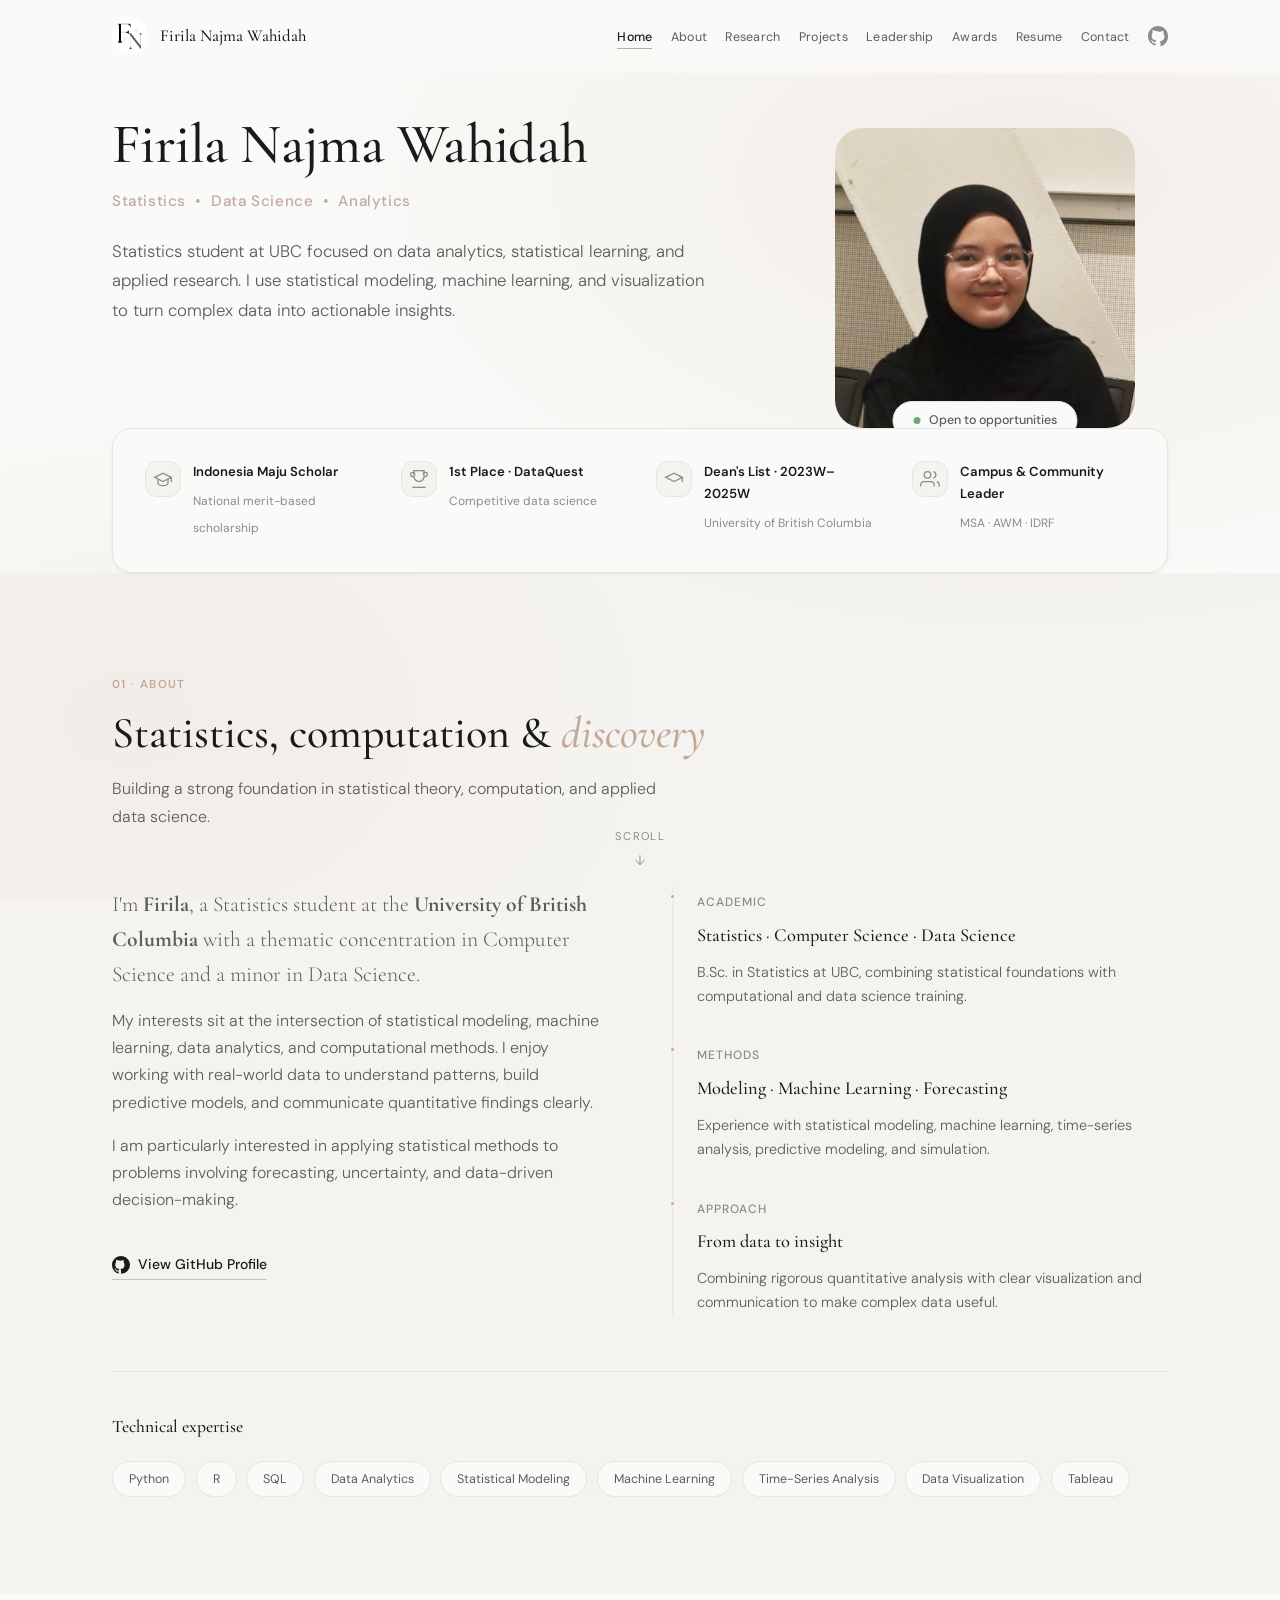
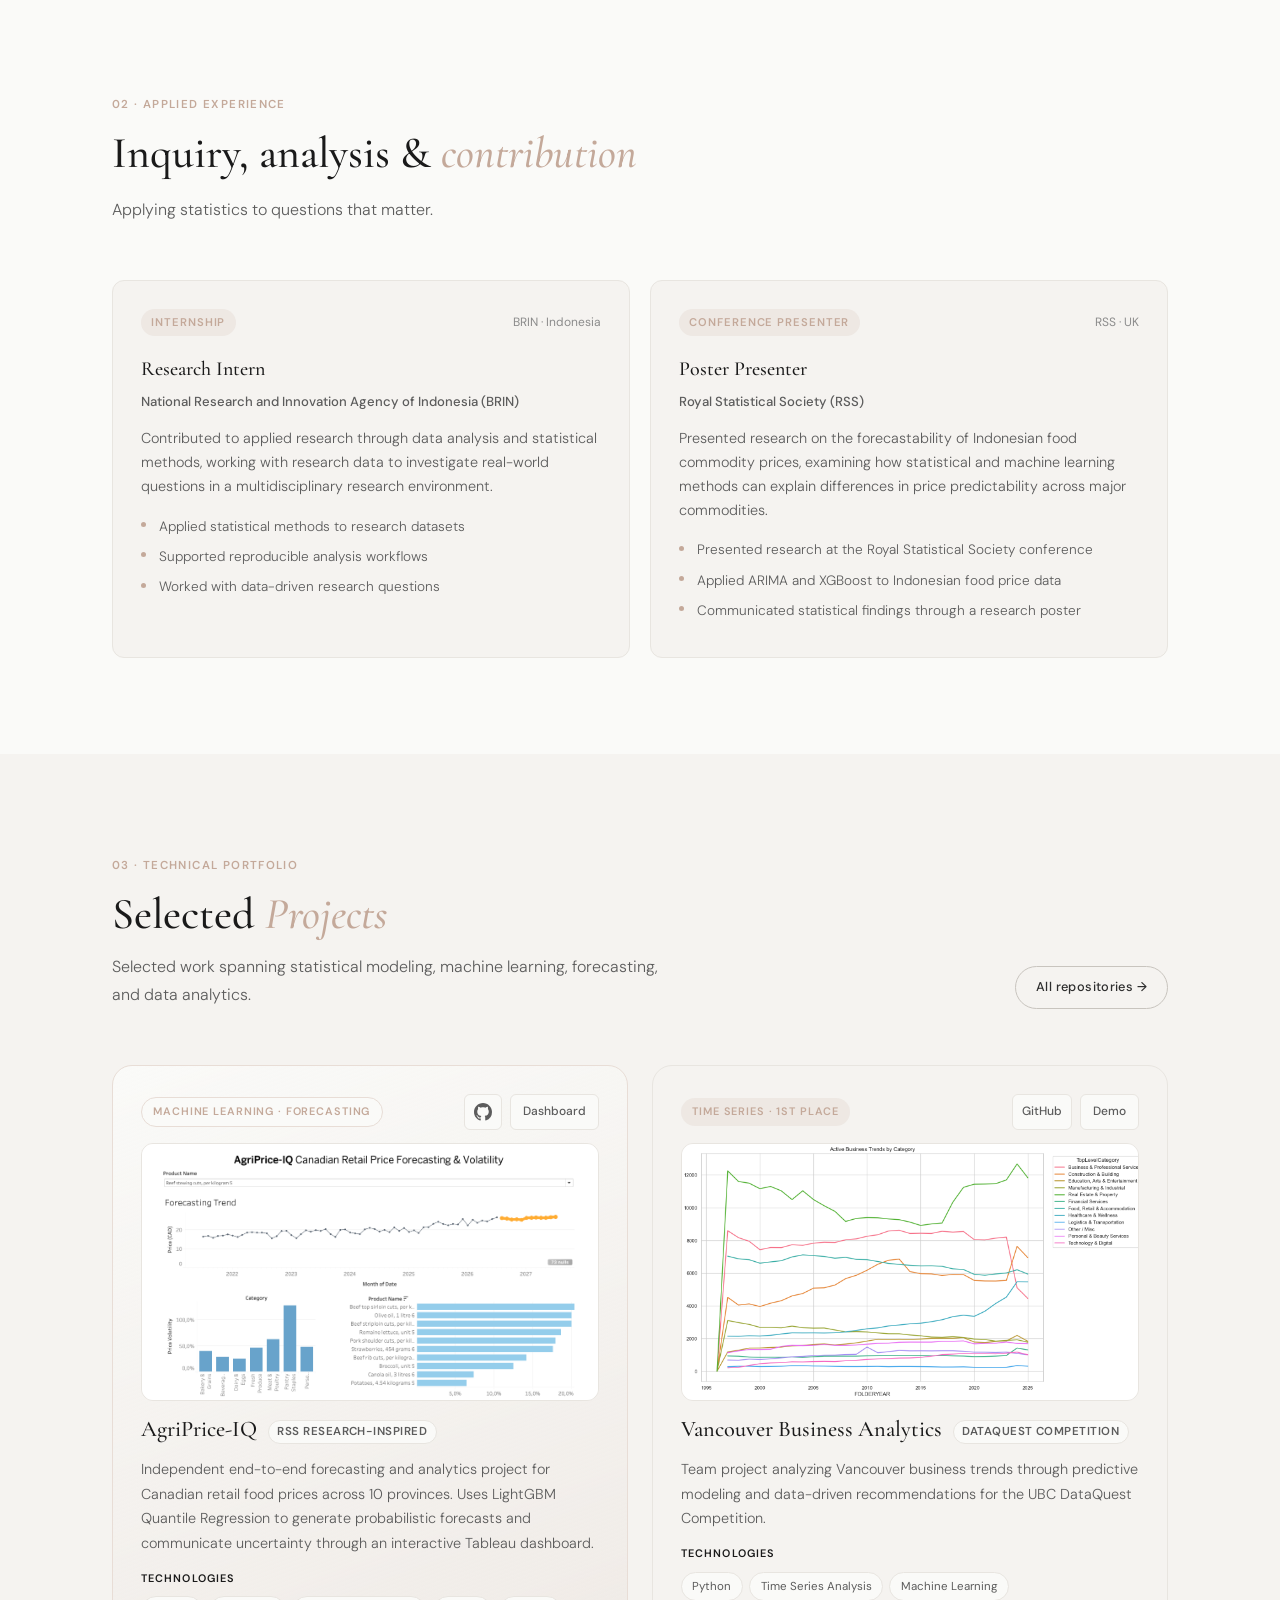
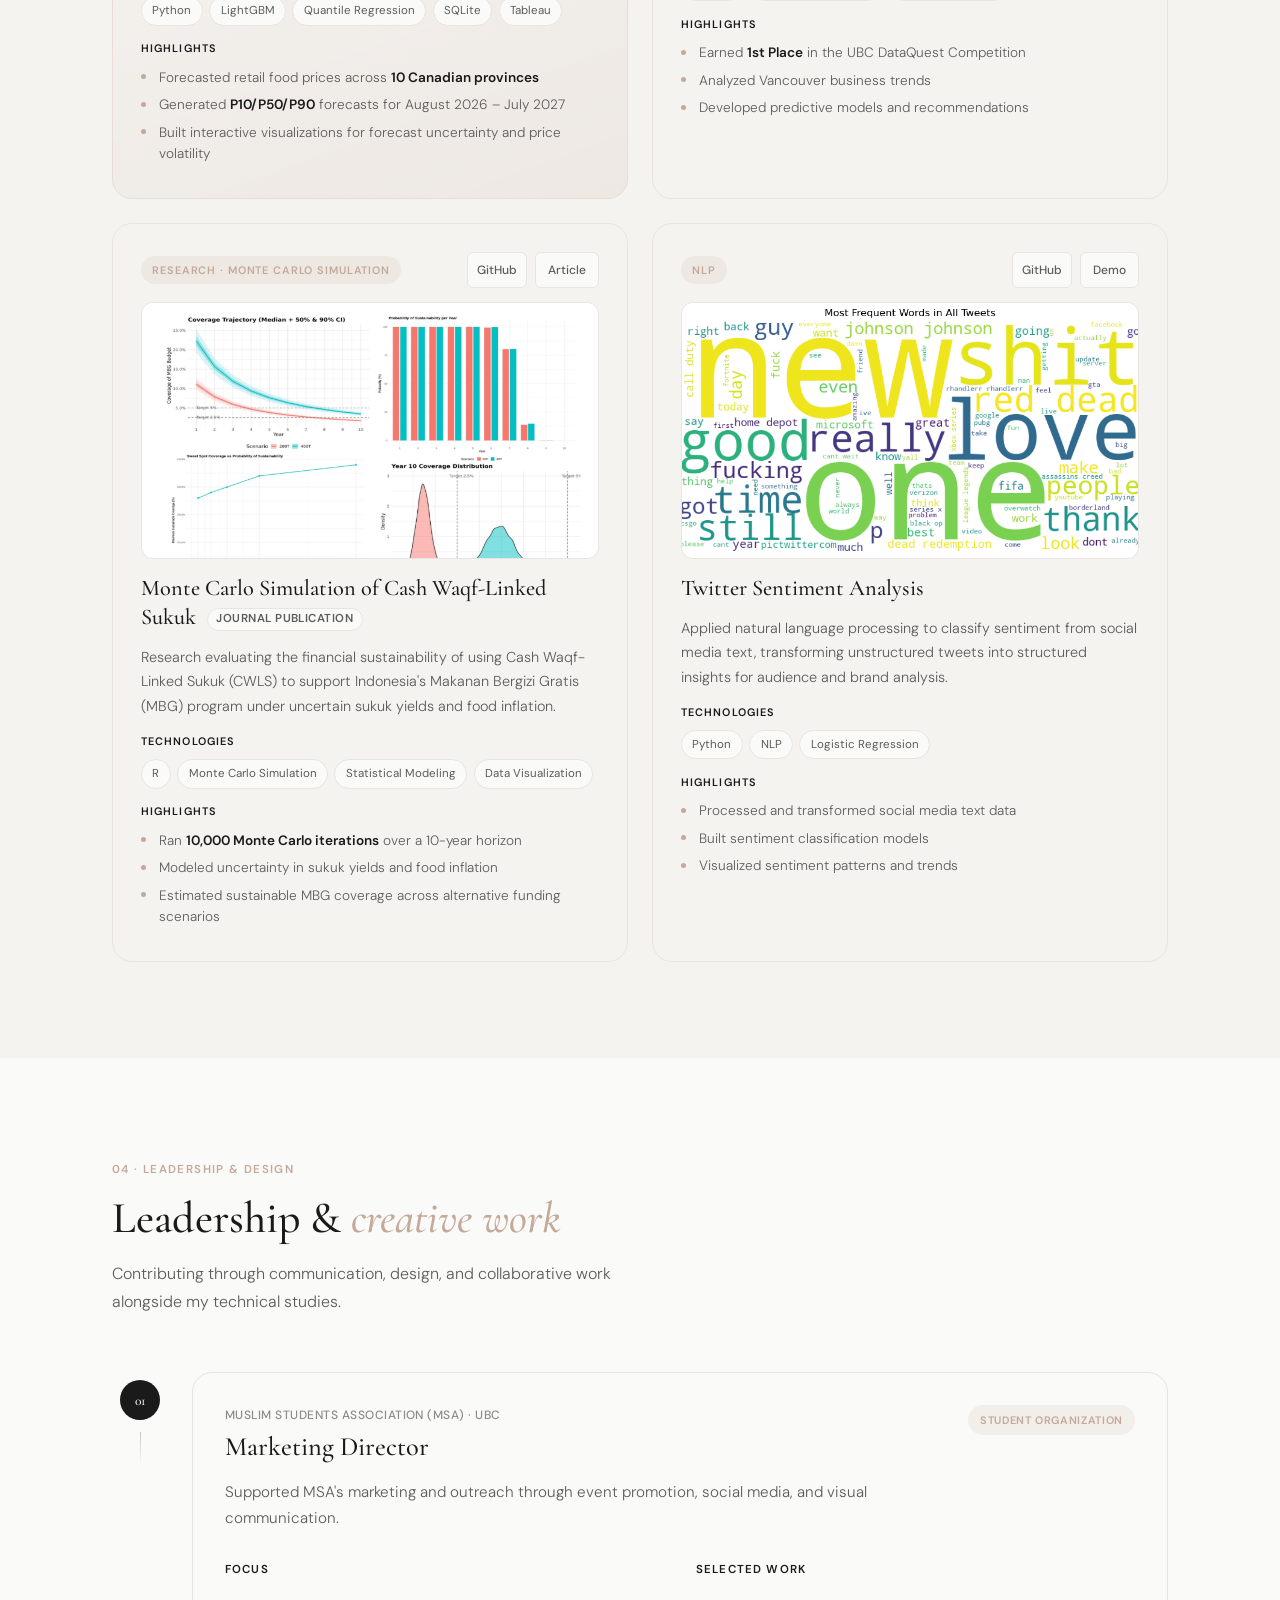
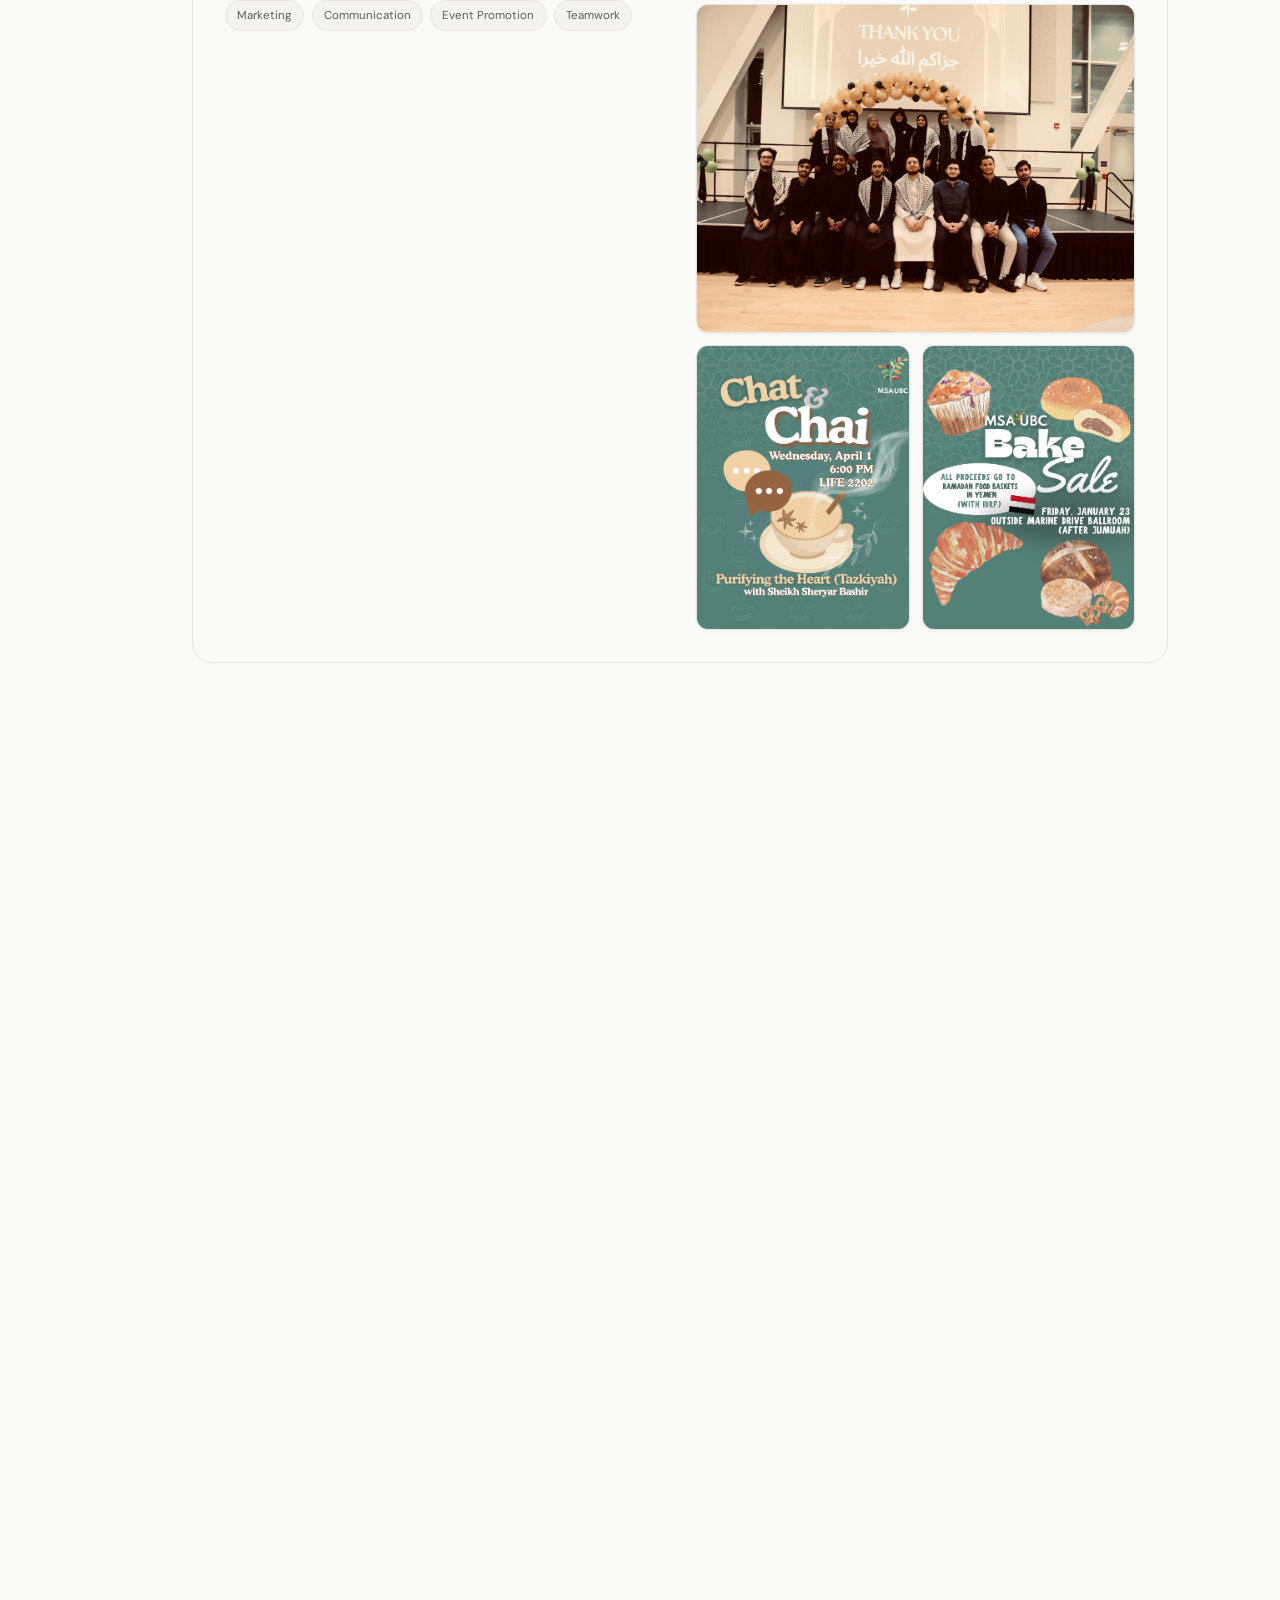
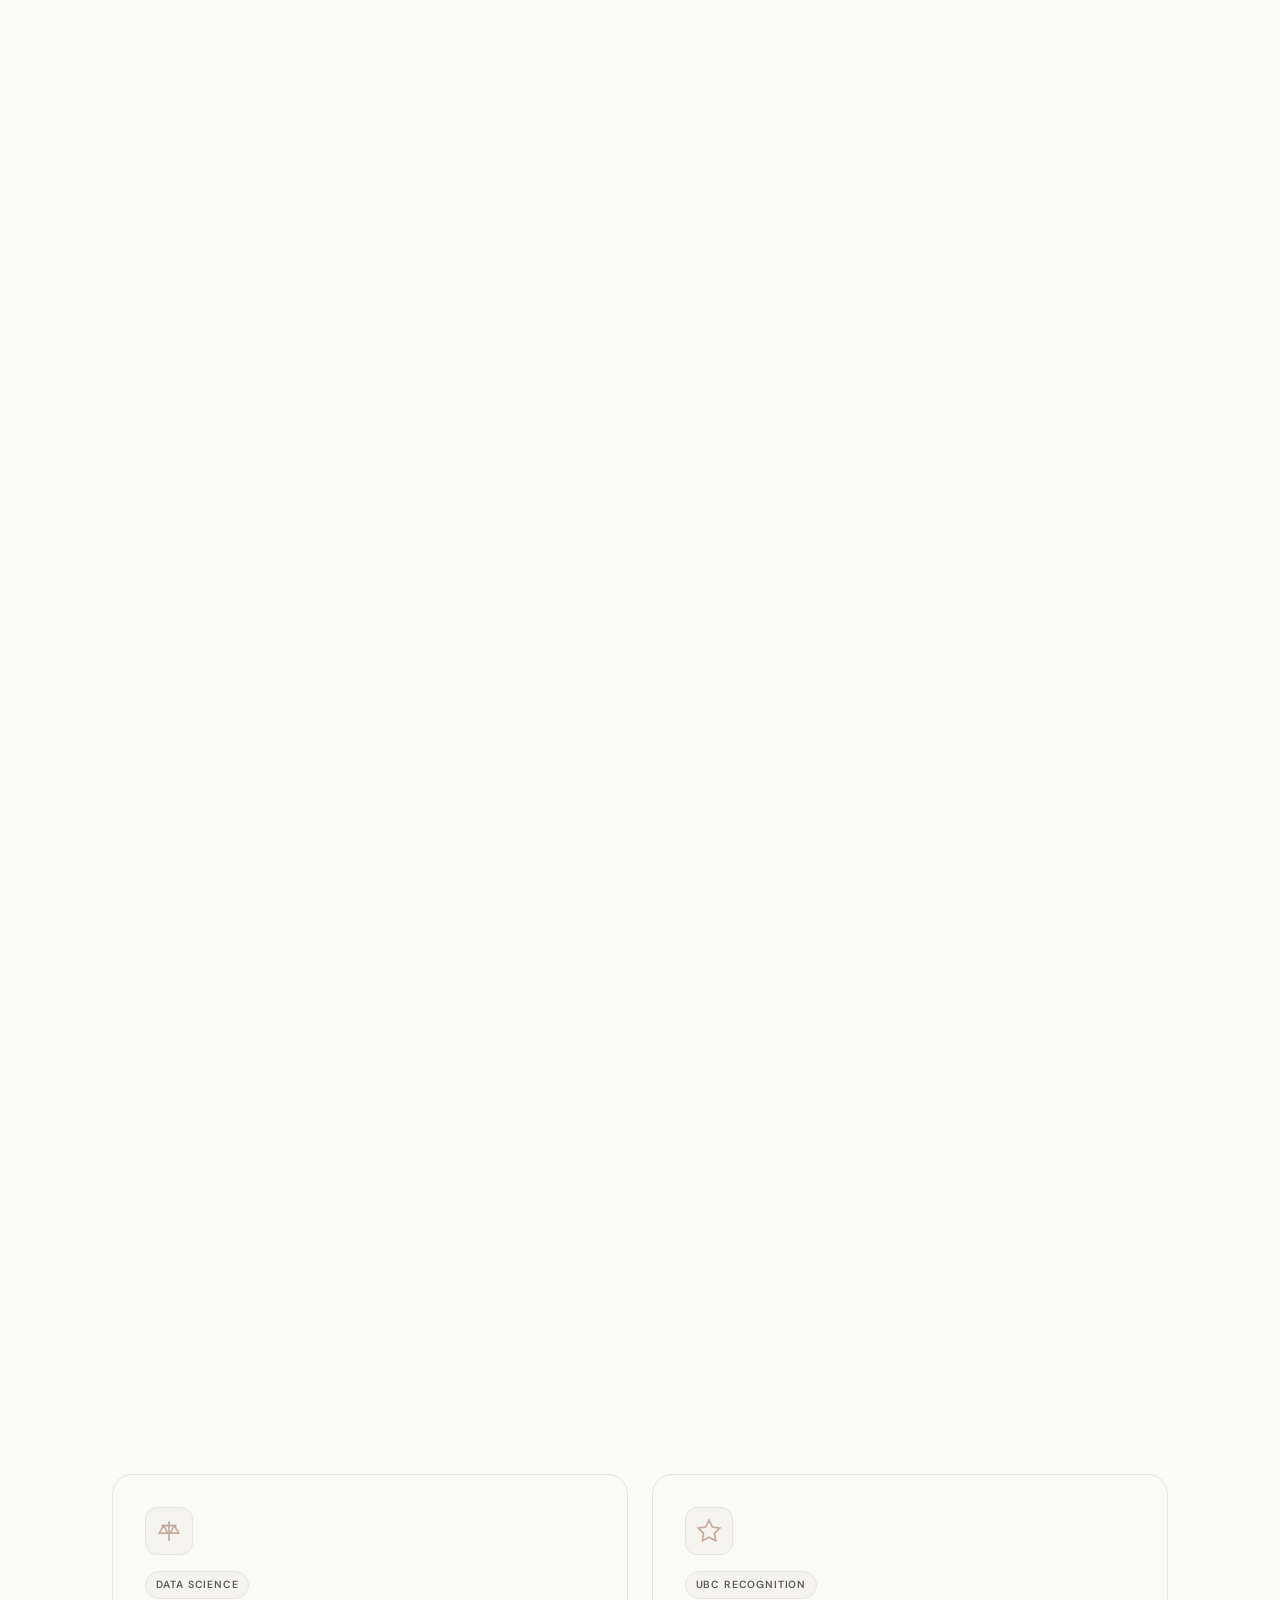
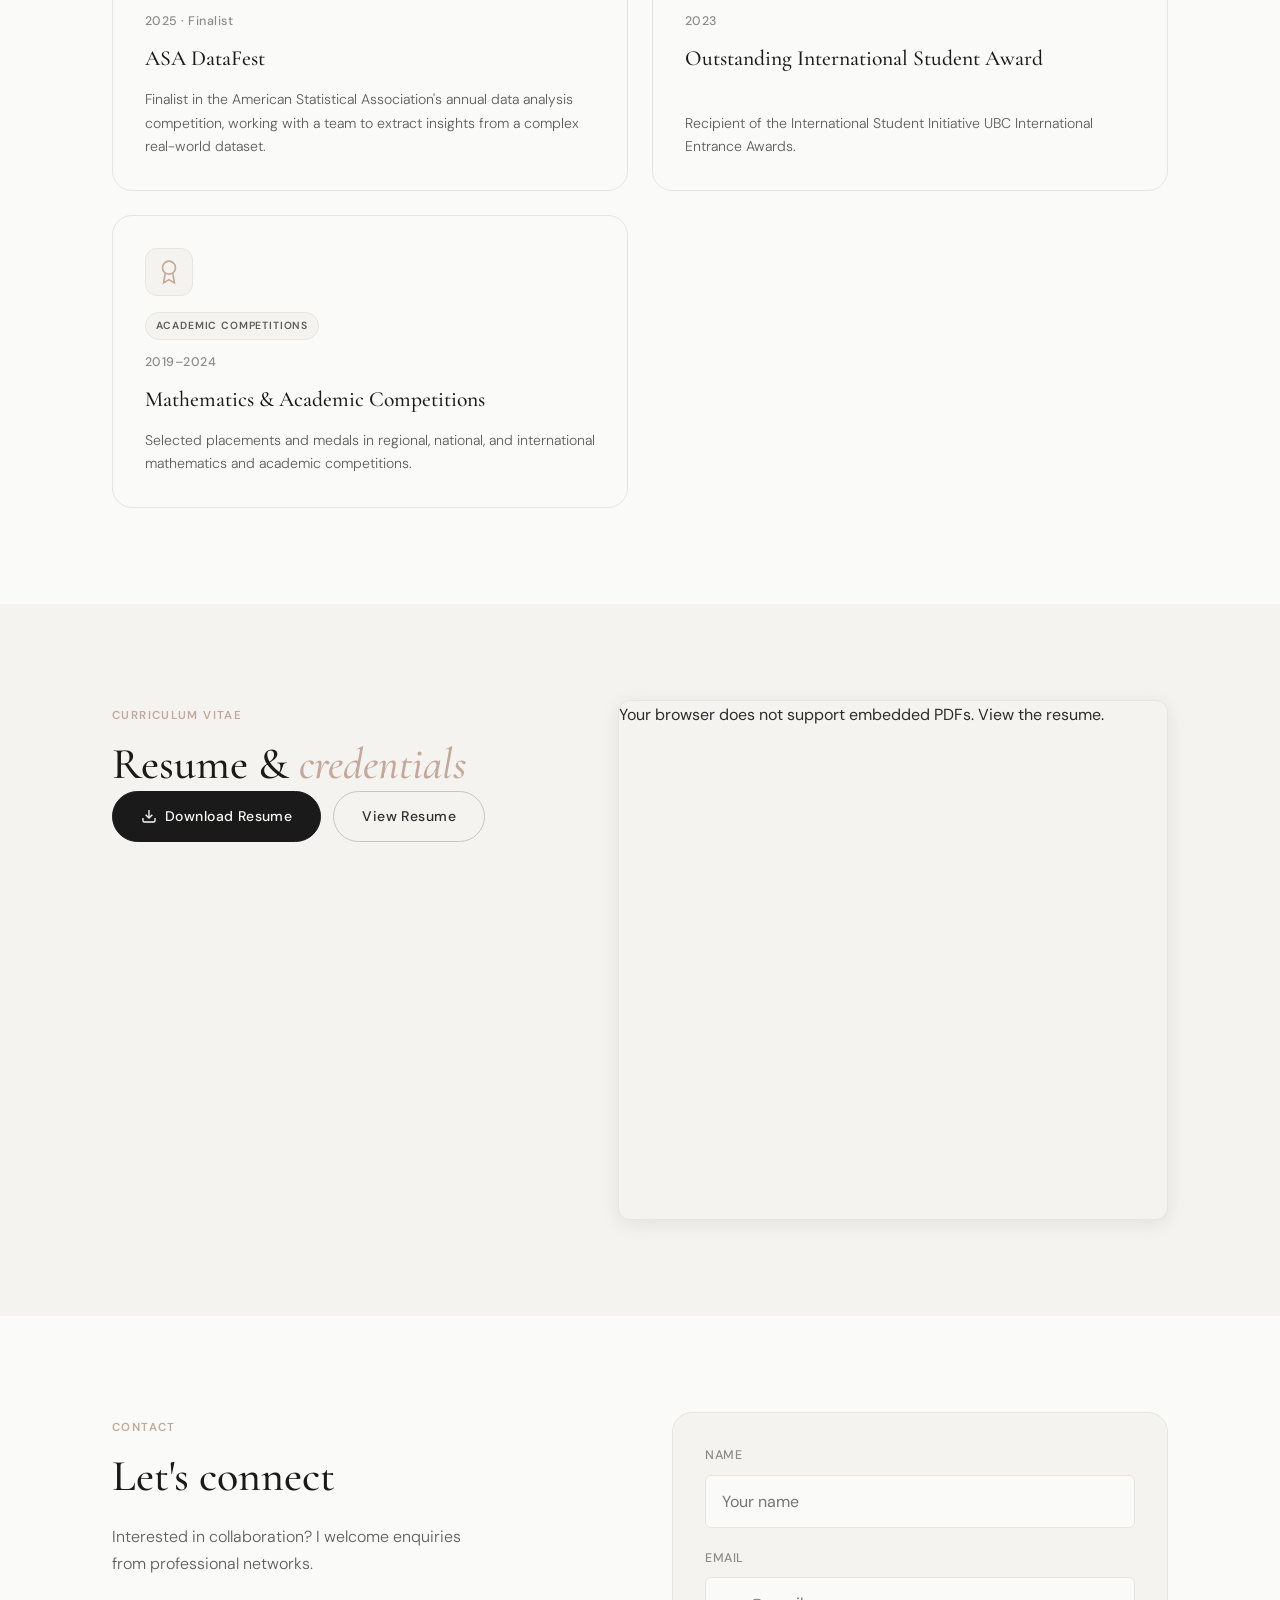
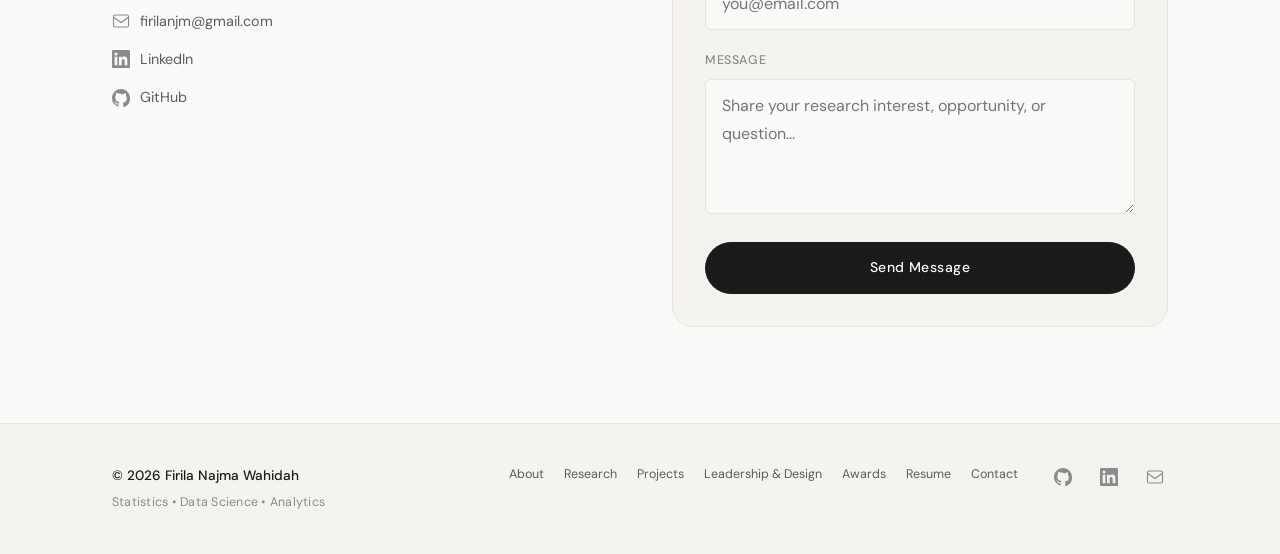
==== commit cd2329ed: "Refactor Additional Experience section in index.html" ====
--- a/index.html
+++ b/index.html
@@ -963,24 +963,80 @@
 </section>
 
 <!-- Additional Experience -->
-  <div class="additional-experience">
-  <h3>Additional Experience</h3>
-
-  <div class="additional-experience__item">
-    <strong>Mock Interview Mentor · PPI Dunia</strong>
-    <span>Student mentoring and interview preparation</span>
+<section class="section additional-experience" aria-labelledby="additional-heading">
+  <div class="container">
+    <div class="section__header">
+      <span class="section__tag">Additional Experience</span>
+      <h2 class="section__title" id="additional-heading">
+        Beyond <em>technical work</em>
+      </h2>
+      <p class="section__desc">
+        Additional mentoring, media, and community experience.
+      </p>
+    </div>
+
+    <div class="cards-grid cards-grid--3">
+
+      <article class="info-card">
+        <div class="info-card__meta">
+          <span class="info-card__tag">Mentorship</span>
+          <span class="info-card__date">2025</span>
+        </div>
+
+        <h3 class="info-card__title">
+          Mock Interview Mentor
+        </h3>
+
+        <p class="info-card__org">
+          PPI Dunia
+        </p>
+
+        <p class="info-card__desc">
+          Mentored scholarship applicants through mock interviews and interview preparation.
+        </p>
+      </article>
+
+      <article class="info-card">
+        <div class="info-card__meta">
+          <span class="info-card__tag">Media</span>
+          <span class="info-card__date">2026</span>
+        </div>
+
+        <h3 class="info-card__title">
+          Media Assistant
+        </h3>
+
+        <p class="info-card__org">
+          International Development and Relief Foundation
+        </p>
+
+        <p class="info-card__desc">
+          Created visual content and supported digital communications for organizational programs and events.
+        </p>
+      </article>
+
+      <article class="info-card">
+        <div class="info-card__meta">
+          <span class="info-card__tag">Volunteer</span>
+          <span class="info-card__date">2024</span>
+        </div>
+
+        <h3 class="info-card__title">
+          International Volunteer Delegate
+        </h3>
+
+        <p class="info-card__org">
+          Semangat Muda Indonesia
+        </p>
+
+        <p class="info-card__desc">
+          Supported educational activities for elementary school students in Kuala Lumpur, Malaysia.
+        </p>
+      </article>
+
+    </div>
   </div>
-
-  <div class="additional-experience__item">
-    <strong>Media Assistant · IDRF</strong>
-    <span>International Development and Relief Foundation</span>
-  </div>
-
-  <div class="additional-experience__item">
-    <strong>Volunteer · Semangat Muda</strong>
-    <span>Youth and community initiatives</span>
-  </div>
-</div>
+</section>
 
 <!-- Awards & Recognition -->
 <section class="section awards" id="awards" aria-labelledby="awards-heading">
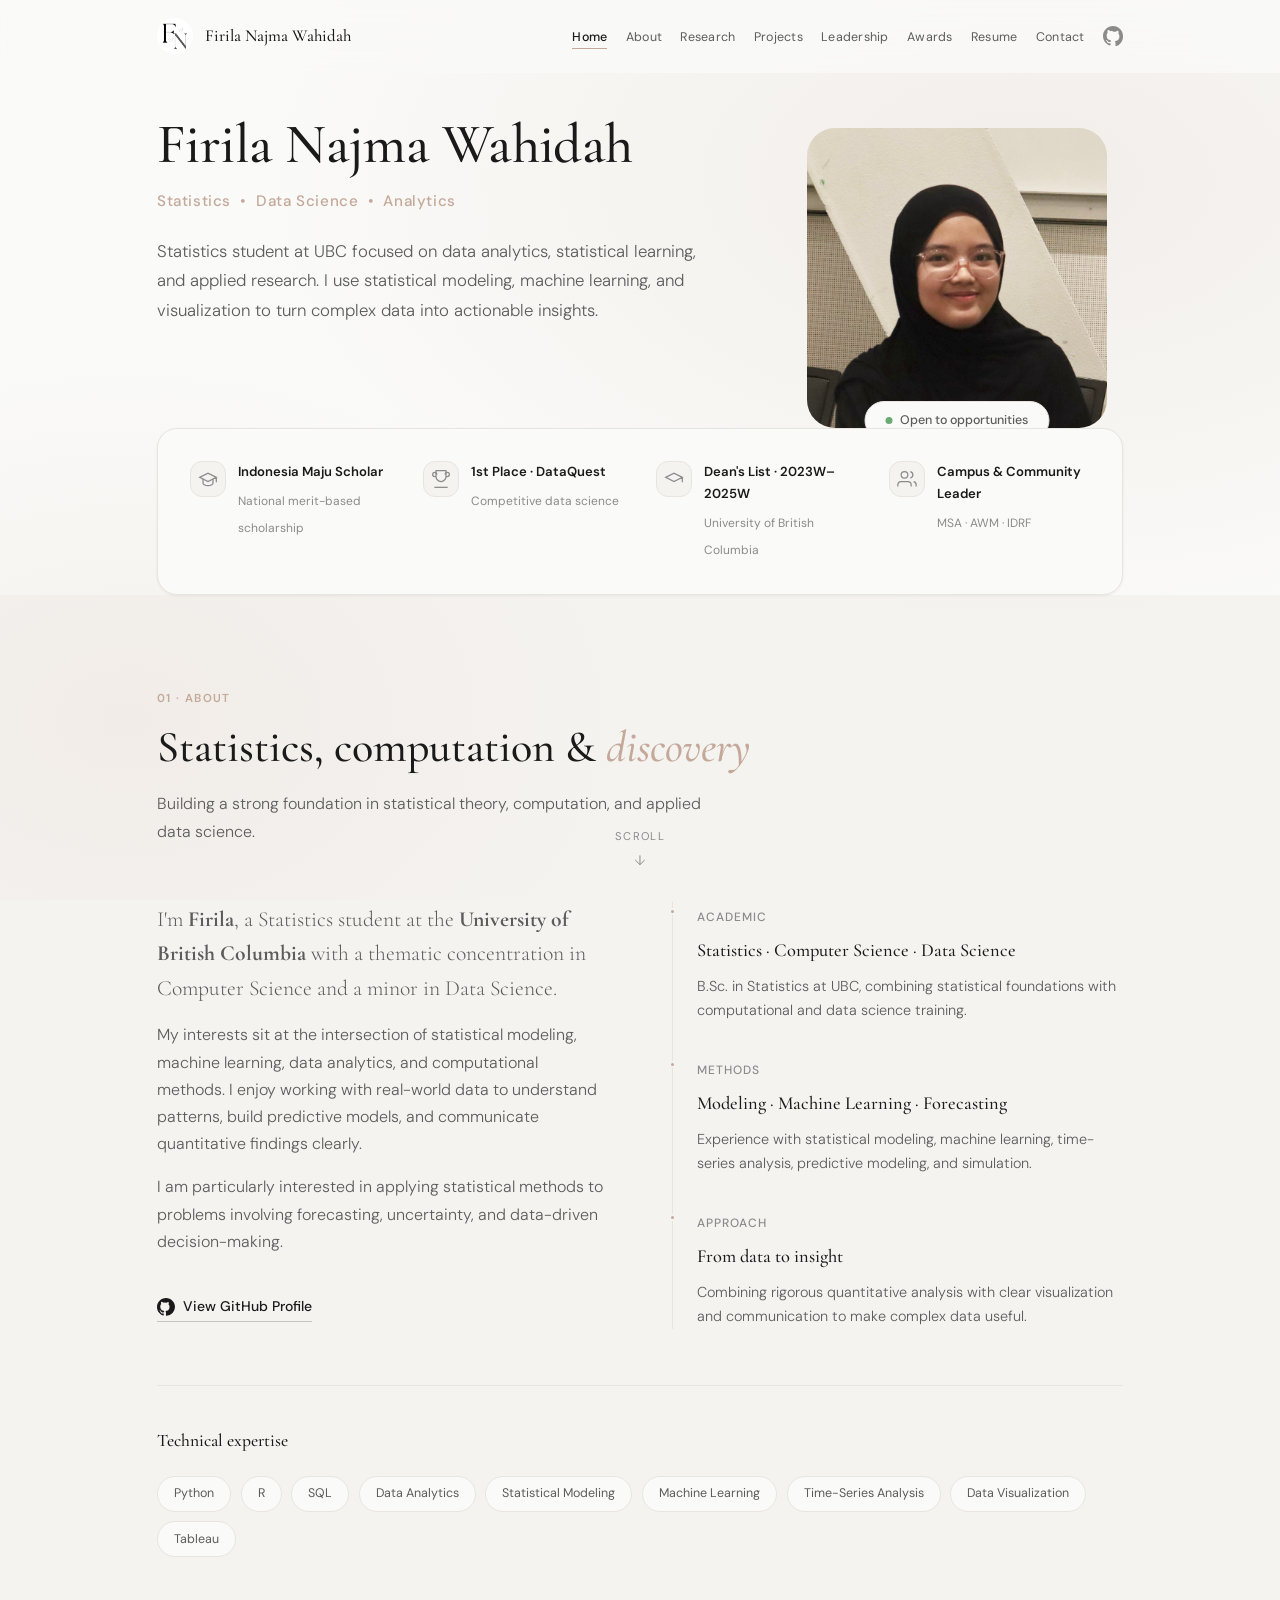
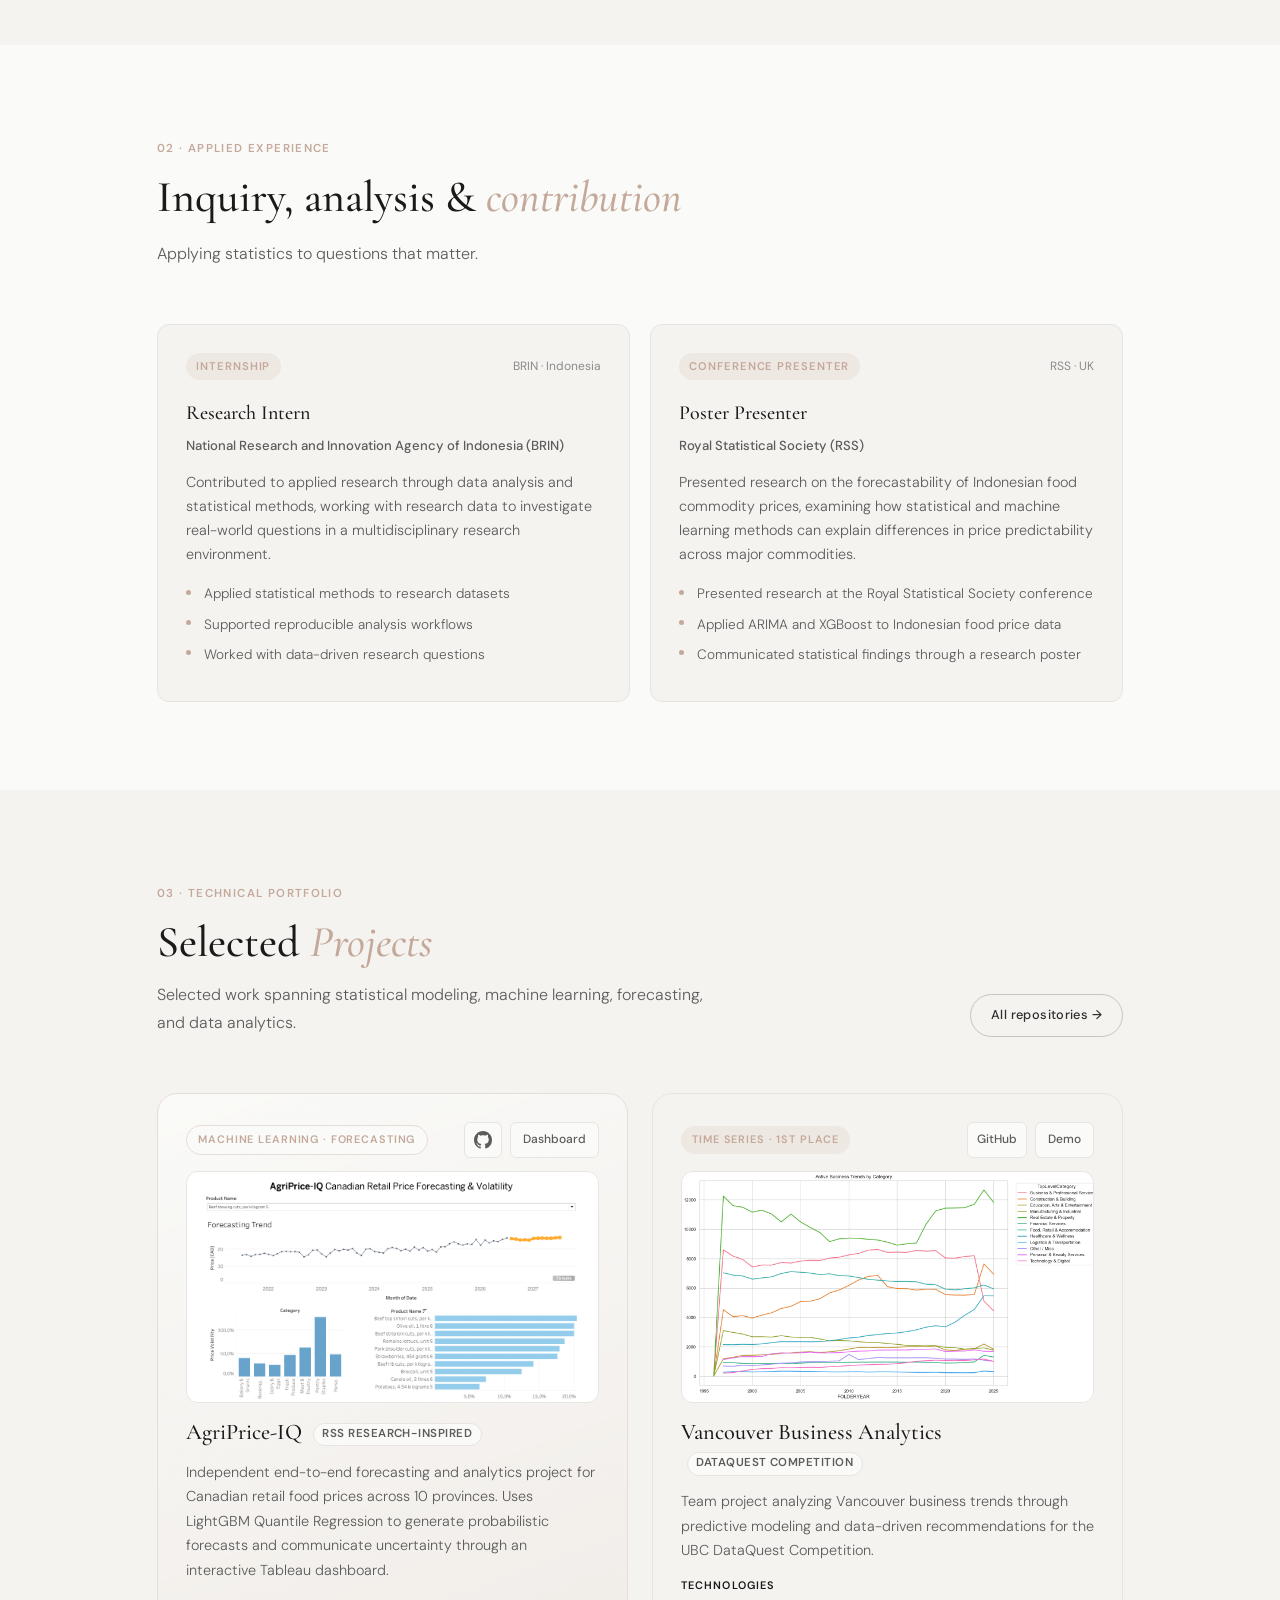
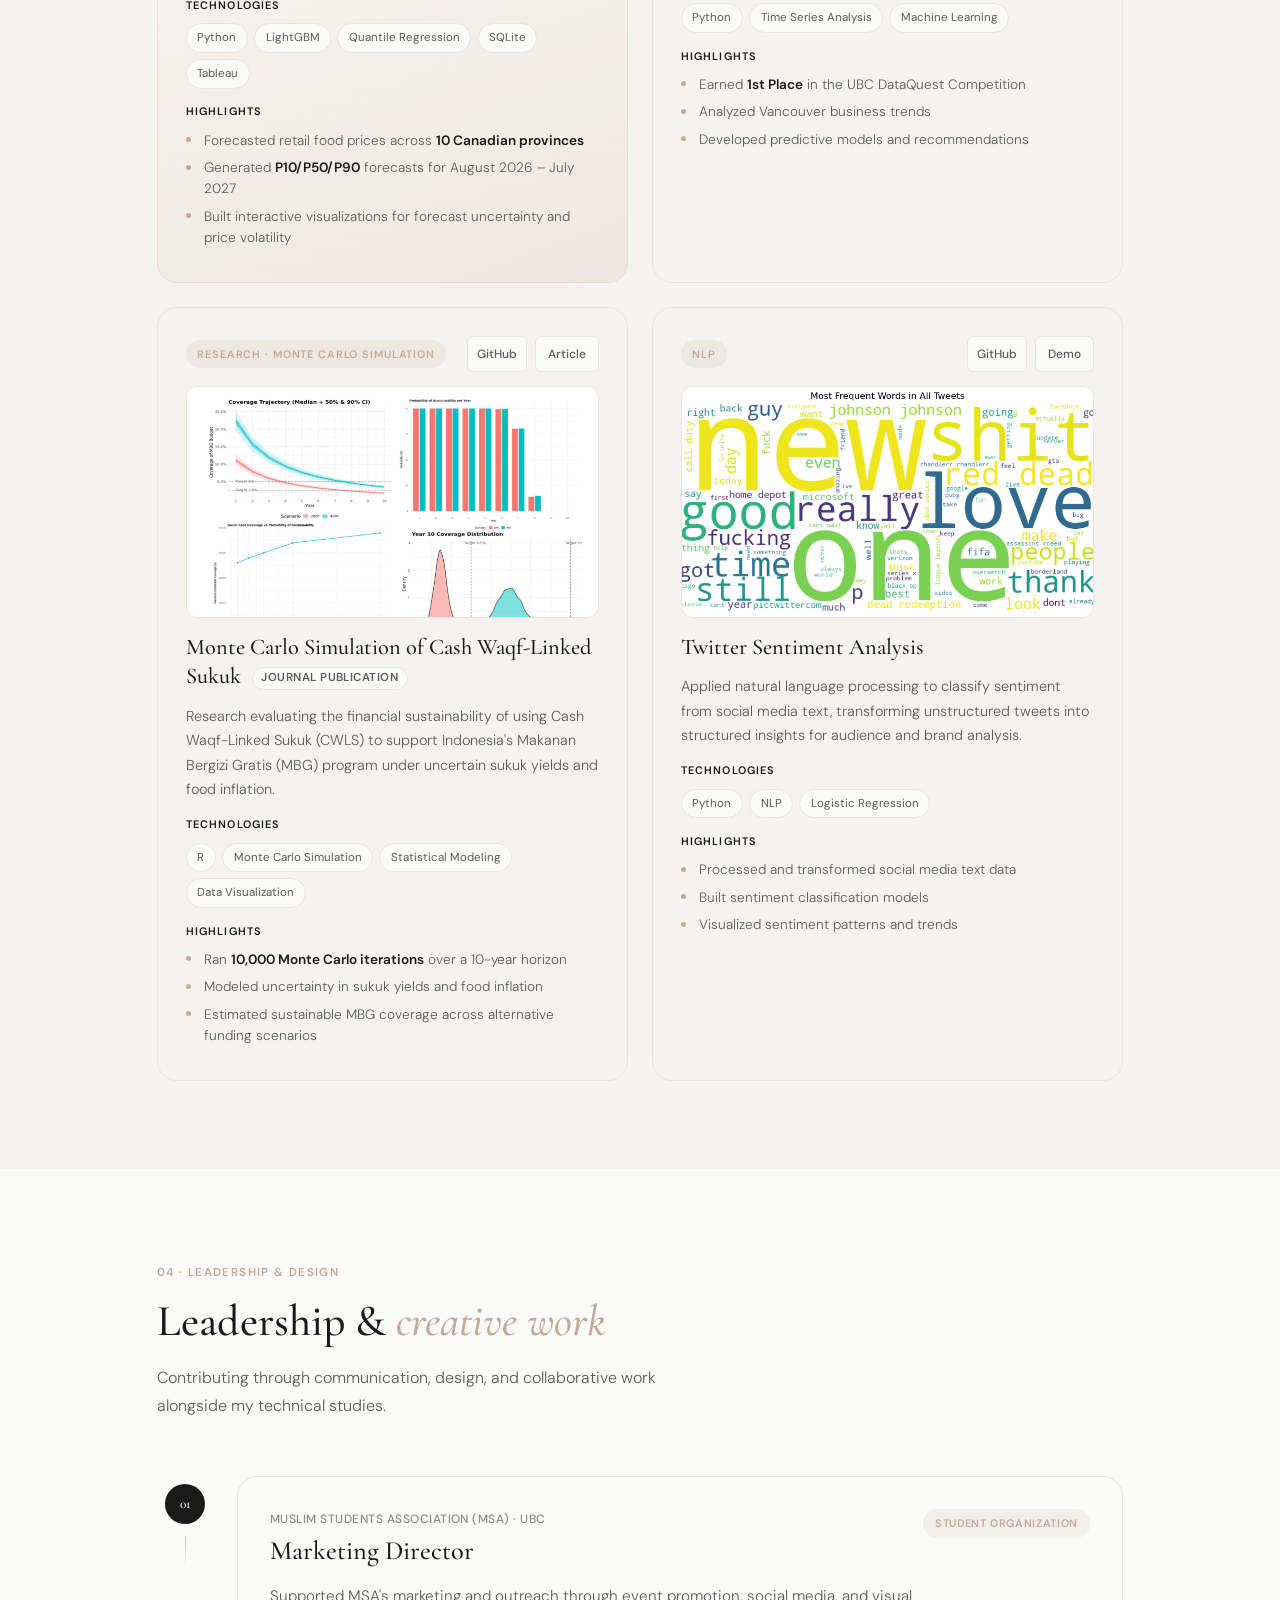
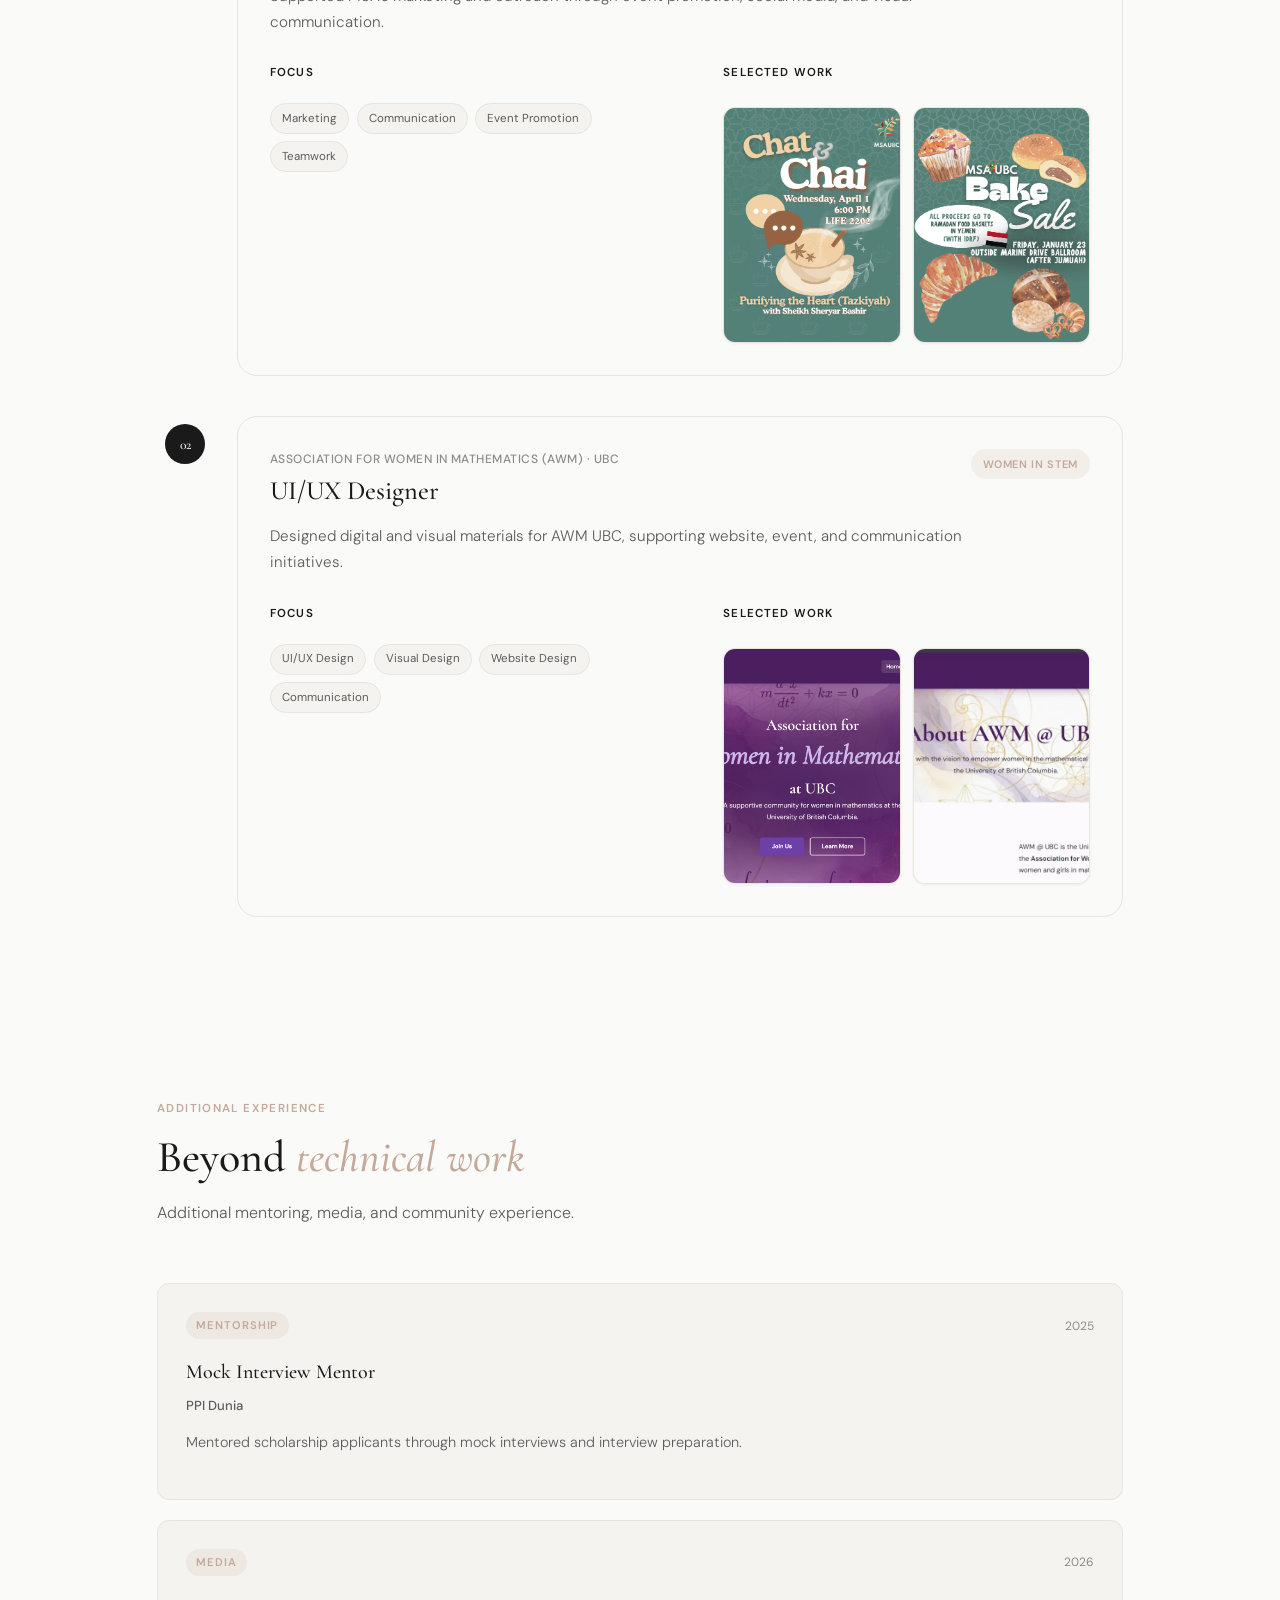
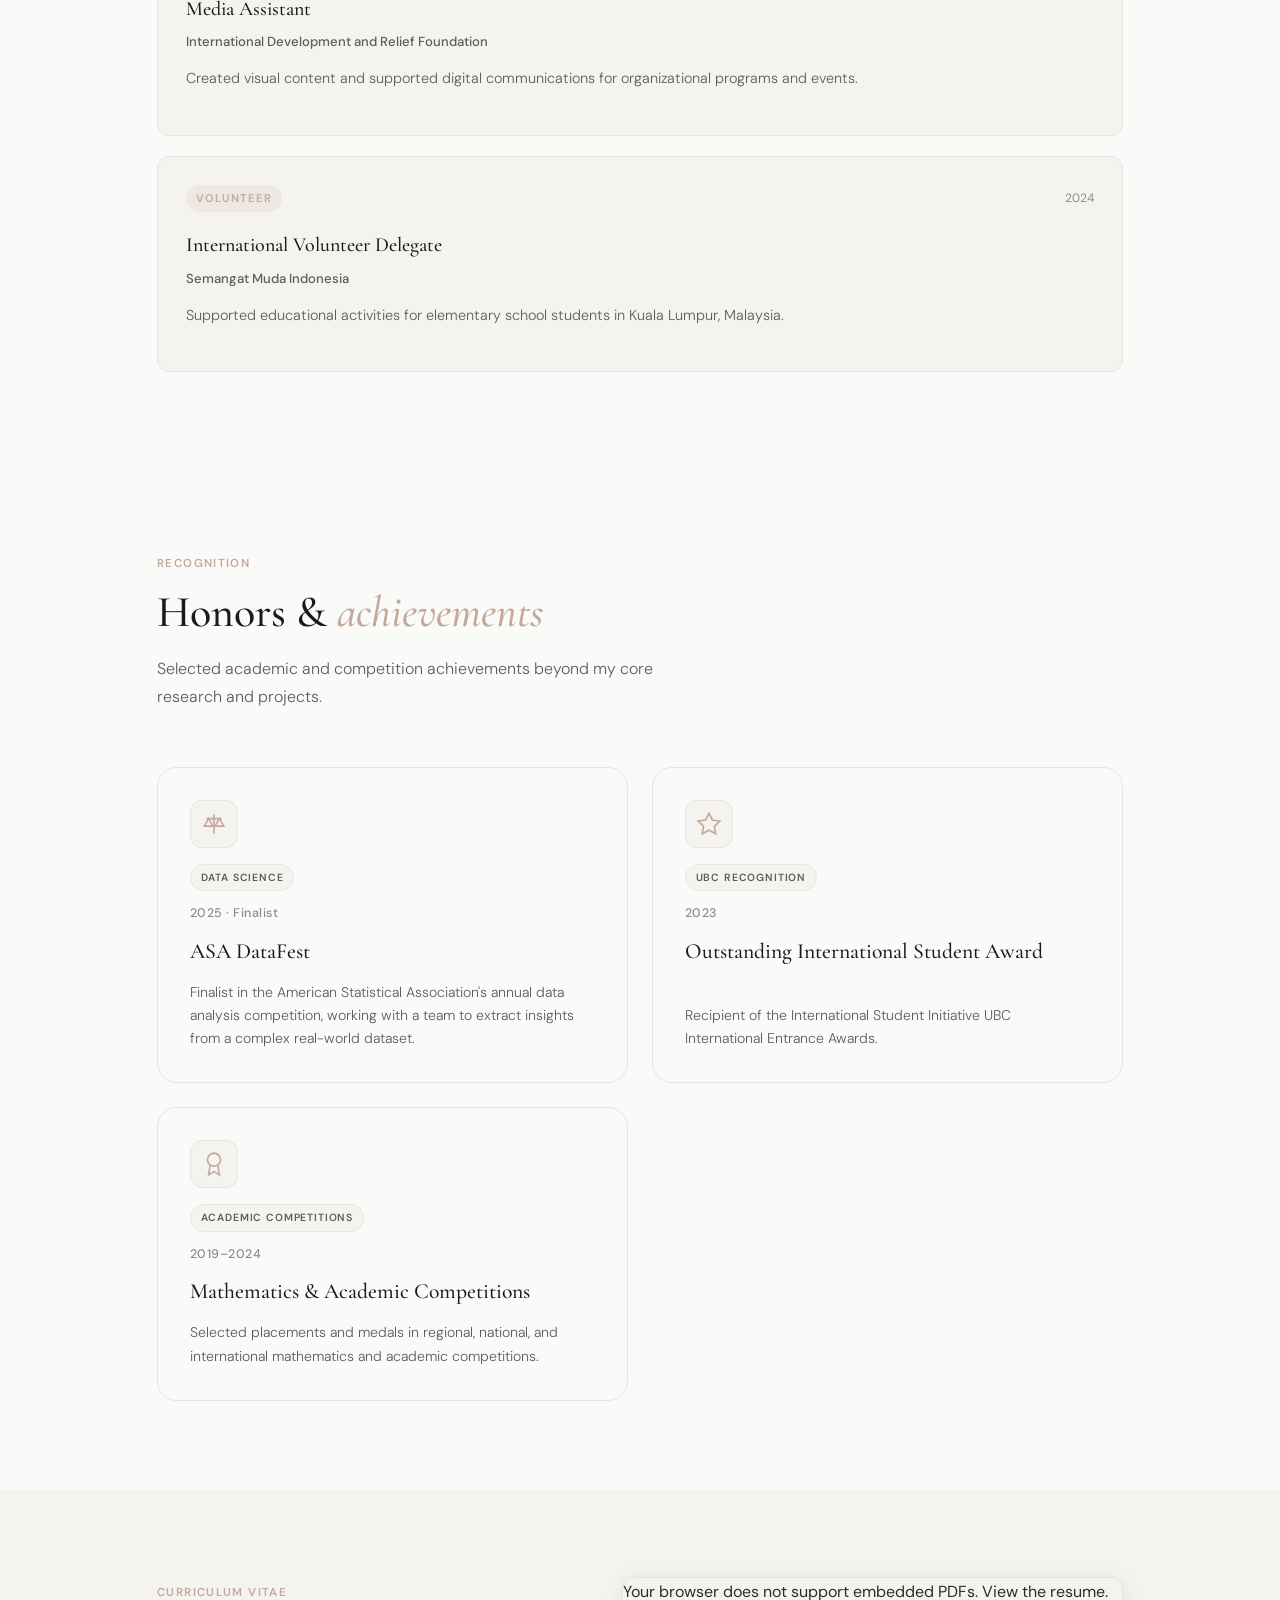
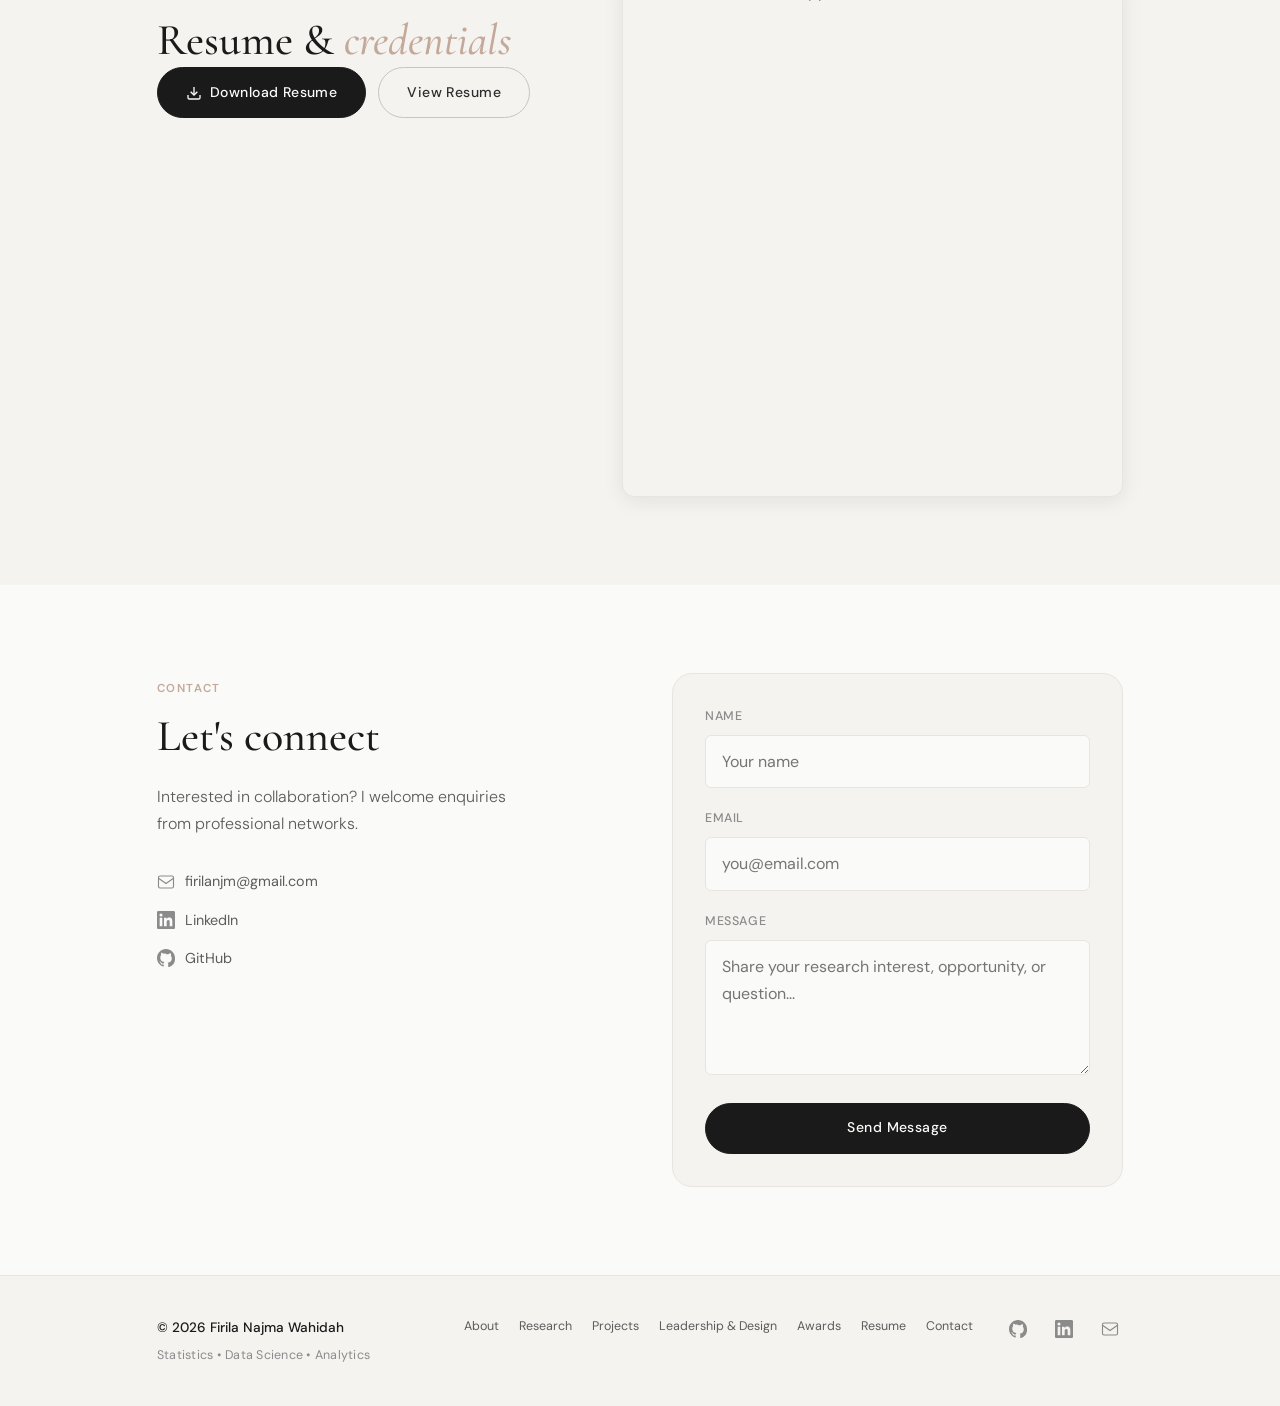
==== commit dca13d3a: "Refactor media gallery structure in index.html" ====
--- a/index.html
+++ b/index.html
@@ -815,48 +815,38 @@
 
             <div class="leadership-entry__media">
 
-              <h4 class="leadership-entry__subtitle">
-                Selected Work
-              </h4>
-
-              <div class="media-gallery">
-
-                <figure class="media-figure media-figure--photo">
-                  <img
-                    src="images/msa/msa-team.jpg"
-                    alt="MSA at UBC marketing team at a campus community event"
-                    loading="lazy"
-                    width="800"
-                    height="600"
-                  />
-                </figure>
-
-                <div class="media-gallery__row">
-
-                  <figure class="media-figure media-figure--poster">
-                    <img
-                      src="images/msa/MSA%20Template.png"
-                      alt="MSA event promotional template"
-                      loading="lazy"
-                      width="600"
-                      height="800"
-                    />
-                  </figure>
-
-                  <figure class="media-figure media-figure--poster">
-                    <img
-                      src="images/msa/MSA%20GREEN%20TEMPLATE%20(10).png"
-                      alt="MSA event marketing poster"
-                      loading="lazy"
-                      width="600"
-                      height="800"
-                    />
-                  </figure>
-
-                </div>
-              </div>
-            </div>
-
+  <h4 class="leadership-entry__subtitle">
+    Selected Work
+  </h4>
+
+  <div class="media-gallery media-gallery--selected">
+
+    <div class="media-gallery__row">
+
+      <figure class="media-figure media-figure--poster">
+        <img
+          src="images/msa/MSA%20Template.png"
+          alt="MSA event promotional template"
+          loading="lazy"
+          width="600"
+          height="800"
+        />
+      </figure>
+
+      <figure class="media-figure media-figure--poster">
+        <img
+          src="images/msa/MSA%20GREEN%20TEMPLATE%20(10).png"
+          alt="MSA event marketing poster"
+          loading="lazy"
+          width="600"
+          height="800"
+        />
+      </figure>
+
+    </div>
+
+  </div>
+</div>
           </div>
         </div>
       </article>
@@ -912,47 +902,38 @@
 
             <div class="leadership-entry__media">
 
-              <h4 class="leadership-entry__subtitle">
-                Selected Work
-              </h4>
-
-              <div class="media-gallery">
-
-                <figure class="media-figure media-figure--photo">
-                  <img
-                    src="images/awm/awm-linkedin.png"
-                    alt="AWM at UBC LinkedIn and social media design"
-                    loading="lazy"
-                    width="800"
-                    height="600"
-                  />
-                </figure>
-
-                <div class="media-gallery__row">
-
-                  <figure class="media-figure media-figure--poster">
-                    <img
-                      src="images/awm/awm-mainpage.PNG"
-                      alt="AWM at UBC website main page design"
-                      loading="lazy"
-                      width="600"
-                      height="800"
-                    />
-                  </figure>
-
-                  <figure class="media-figure media-figure--poster">
-                    <img
-                      src="images/awm/awm-secondpage.PNG"
-                      alt="AWM at UBC website secondary page design"
-                      loading="lazy"
-                      width="600"
-                      height="800"
-                    />
-                  </figure>
-
-                </div>
-              </div>
-            </div>
+  <h4 class="leadership-entry__subtitle">
+    Selected Work
+  </h4>
+
+  <div class="media-gallery media-gallery--selected">
+
+    <div class="media-gallery__row">
+
+      <figure class="media-figure media-figure--poster">
+        <img
+          src="images/awm/awm-mainpage.PNG"
+          alt="AWM at UBC website main page design"
+          loading="lazy"
+          width="600"
+          height="800"
+        />
+      </figure>
+
+      <figure class="media-figure media-figure--poster">
+        <img
+          src="images/awm/awm-secondpage.PNG"
+          alt="AWM at UBC website secondary page design"
+          loading="lazy"
+          width="600"
+          height="800"
+        />
+      </figure>
+
+    </div>
+
+  </div>
+</div>
 
           </div>
         </div>
--- a/style.css
+++ b/style.css
@@ -23,9 +23,9 @@
   --shadow-md:   0 4px 20px rgba(26, 26, 26, 0.08);
   --shadow-lg:   0 12px 40px rgba(26, 26, 26, 0.1);
   --transition:  0.3s cubic-bezier(0.4, 0, 0.2, 1);
-  --max-width:   1120px;
+  --max-width:   1030px;
   --header-h:    72px;
-  --section-pad: clamp(4rem, 8vw, 6rem);
+  --section-pad: clamp(4rem, 7vw, 5.5rem);
 }
 
 *, *::before, *::after { box-sizing: border-box; margin: 0; padding: 0; }
@@ -637,7 +637,12 @@
   font-size: 0.95rem; color: var(--grey-700); font-weight: 300;
   line-height: 1.7; margin-bottom: 1.75rem; max-width: 720px;
 }
-.leadership-entry__grid { display: grid; grid-template-columns: 1fr 1fr; gap: 2rem; align-items: start; }
+.leadership-entry__grid {
+  display: grid;
+  grid-template-columns: 1.05fr 0.95fr;
+  gap: 3rem;
+  align-items: start;
+}
 .leadership-entry__subtitle {
   font-size: 0.72rem; font-weight: 600; letter-spacing: 0.1em;
   text-transform: uppercase; color: var(--black); margin-bottom: 0.75rem;
@@ -666,8 +671,23 @@
 /* Media placeholders */
 .leadership-entry__media { display: flex; flex-direction: column; gap: 0.75rem; }
 /* Media gallery (images) */
-.media-gallery { display: flex; flex-direction: column; gap: 0.75rem; }
-.media-gallery__row { display: grid; grid-template-columns: 1fr 1fr; gap: 0.75rem; }
+.media-gallery {
+  display: flex;
+  flex-direction: column;
+  gap: 0.75rem;
+}
+
+.media-gallery__row {
+  display: grid;
+  grid-template-columns: 1fr 1fr;
+  gap: 0.75rem;
+}
+
+.media-figure--event {
+  aspect-ratio: 16 / 10;
+  width: 82%;
+  margin-left: auto;
+}
 .media-figure {
   margin: 0; border-radius: var(--radius-md); overflow: hidden;
   border: 1px solid var(--grey-100); background: var(--white);
@@ -678,7 +698,6 @@
 }
 .media-figure--photo { aspect-ratio: 4 / 3; }
 .media-figure--poster { aspect-ratio: 3 / 4; }
-.media-figure--event { aspect-ratio: 16 / 10; }
 .leadership-entry__media .leadership-entry__subtitle { margin-bottom: 0.75rem; }
 
 /* Coming soon / info panels */
@@ -988,6 +1007,11 @@
   .journey__arrow { display: none; }
   .journey__step { min-width: calc(50% - 0.5rem); }
 }
+@media (max-width: 900px) {
+  .media-figure--event {
+    width: 100%;
+  }
+}
 
 @media (max-width: 768px) {
   .hero__inner {
@@ -1023,7 +1047,12 @@
   .leadership-entry { grid-template-columns: 1fr; gap: 1rem; }
   .leadership-entry__marker { flex-direction: row; gap: 0.75rem; padding-top: 0; }
   .leadership-entry__line { display: none; }
-  .leadership-entry__grid { grid-template-columns: 1fr; gap: 1.5rem; }
+  .leadership-entry__grid {
+  display: grid;
+  grid-template-columns: 1.05fr 0.95fr;
+  gap: 3rem;
+  align-items: start;
+}
   .leadership-skills { flex-direction: column; align-items: flex-start; }
   .community-values { flex-direction: column; align-items: flex-start; }
   .community-entry__body { grid-template-columns: 1fr; gap: 2rem; }
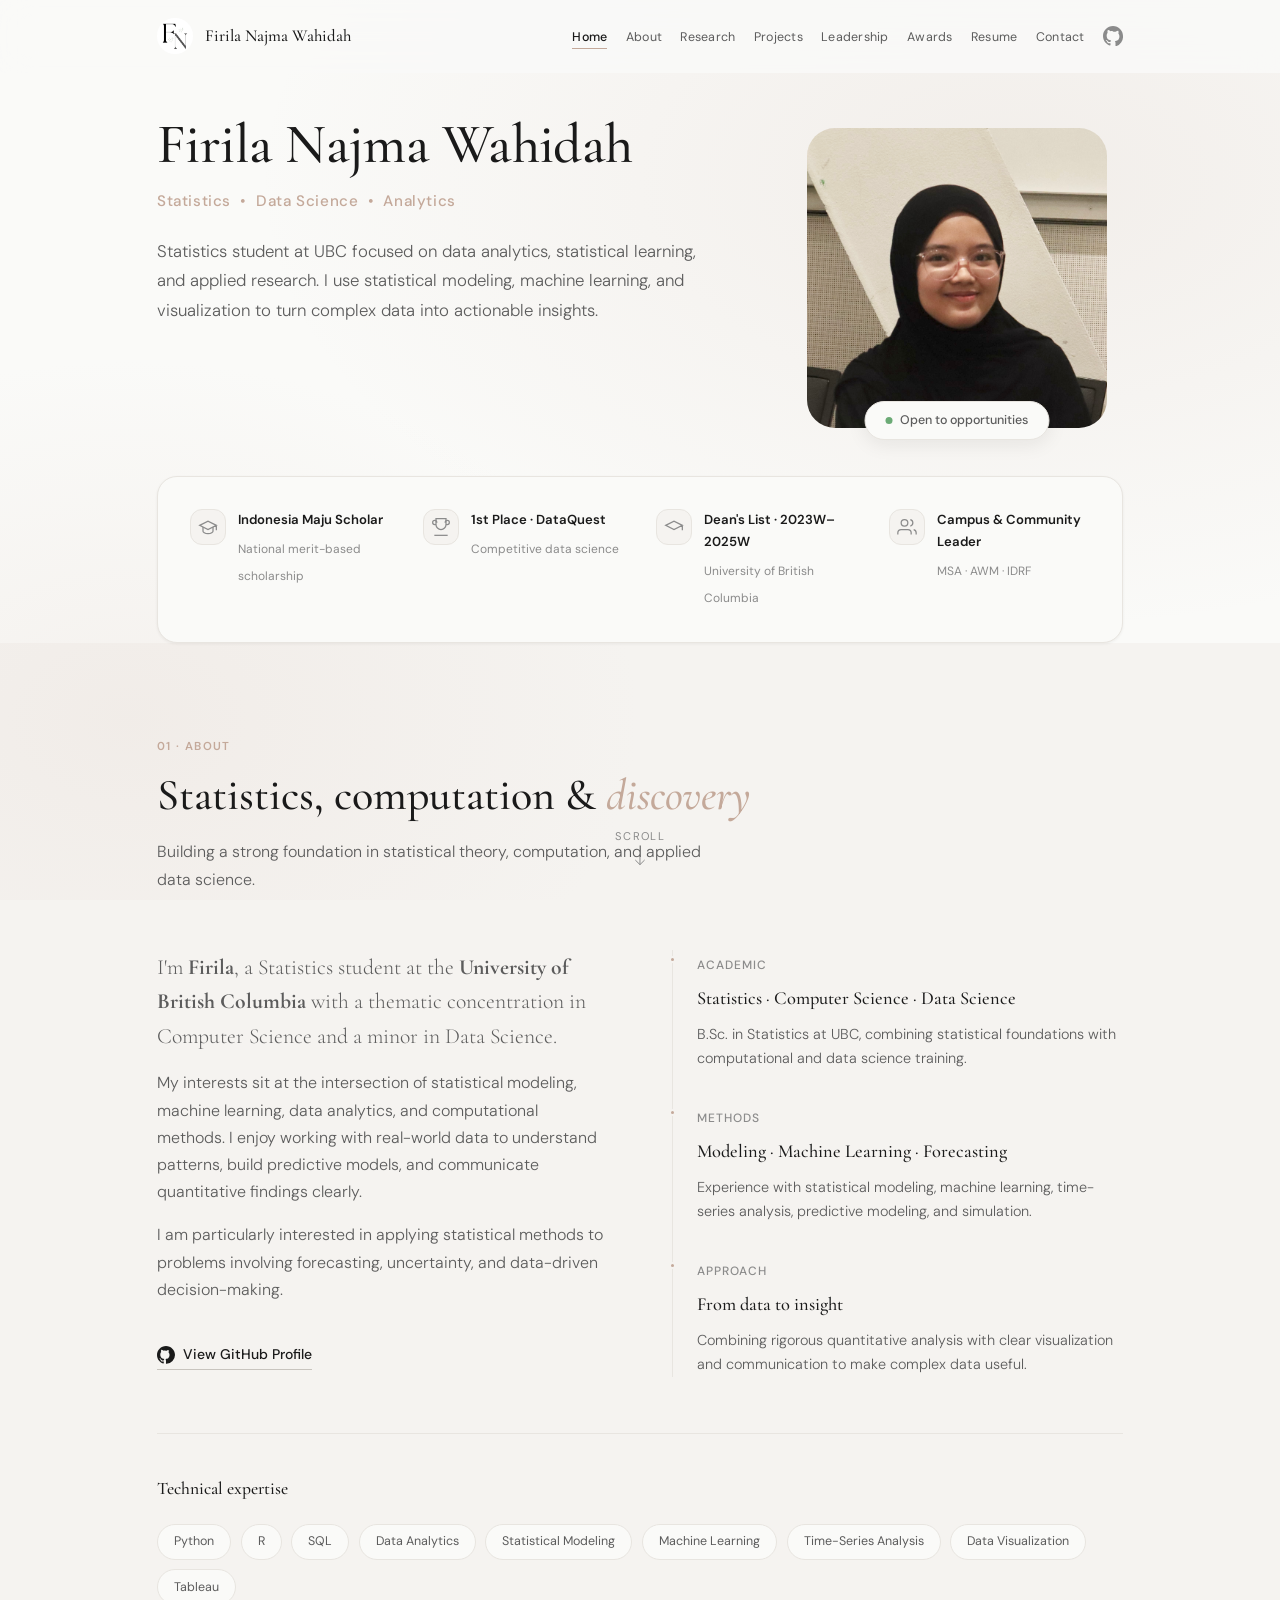
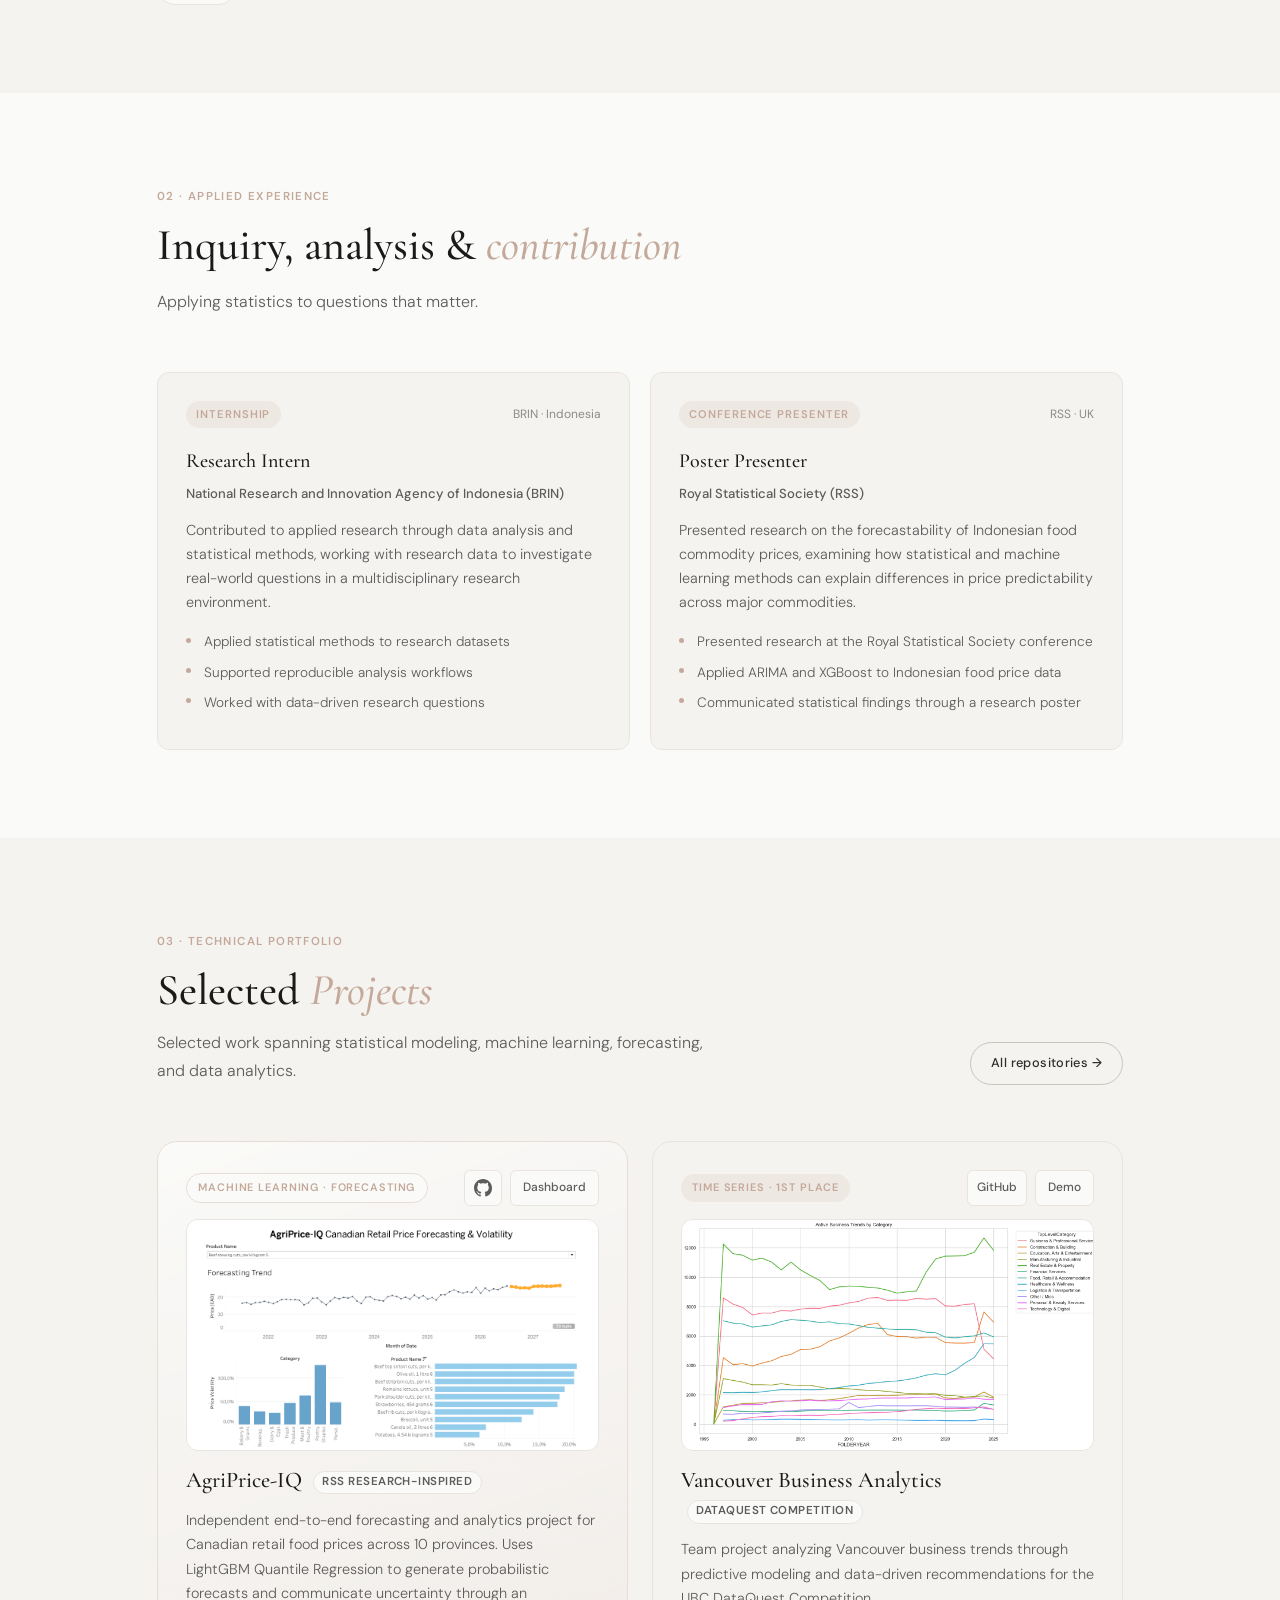
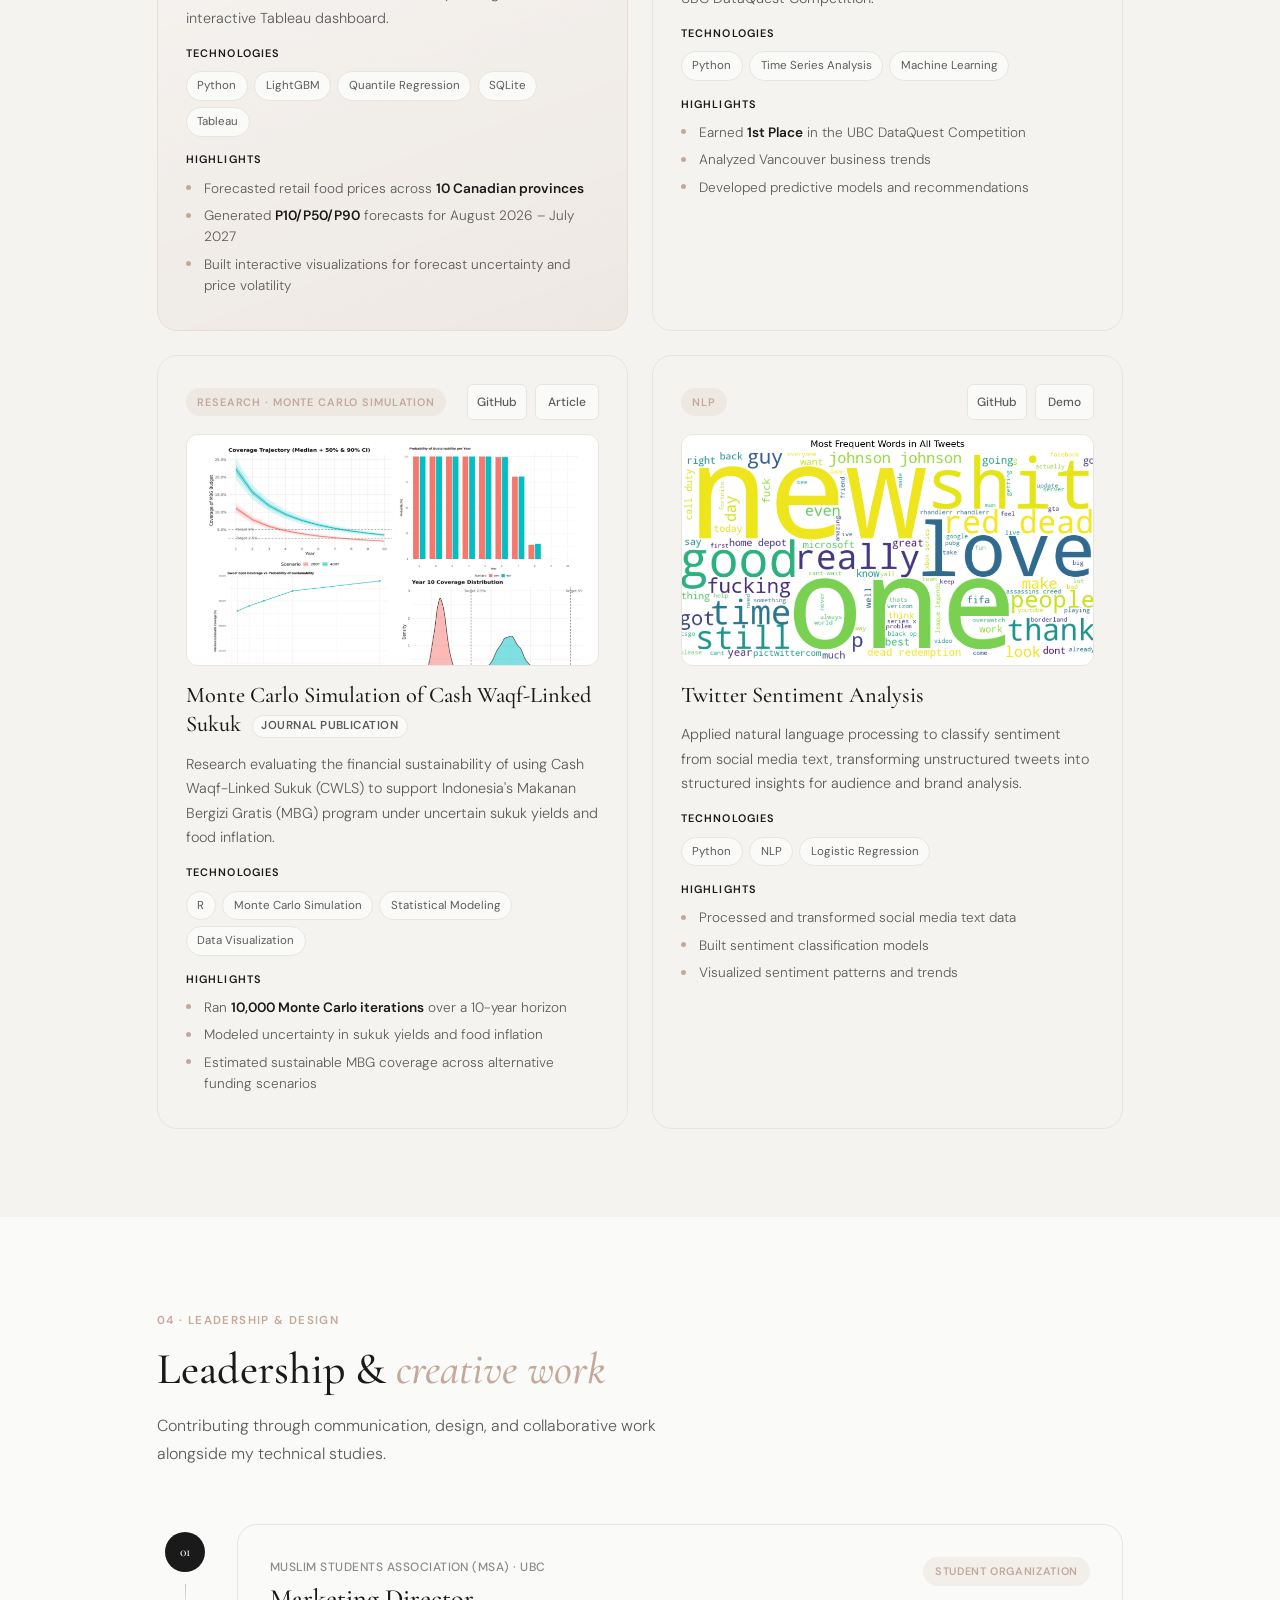
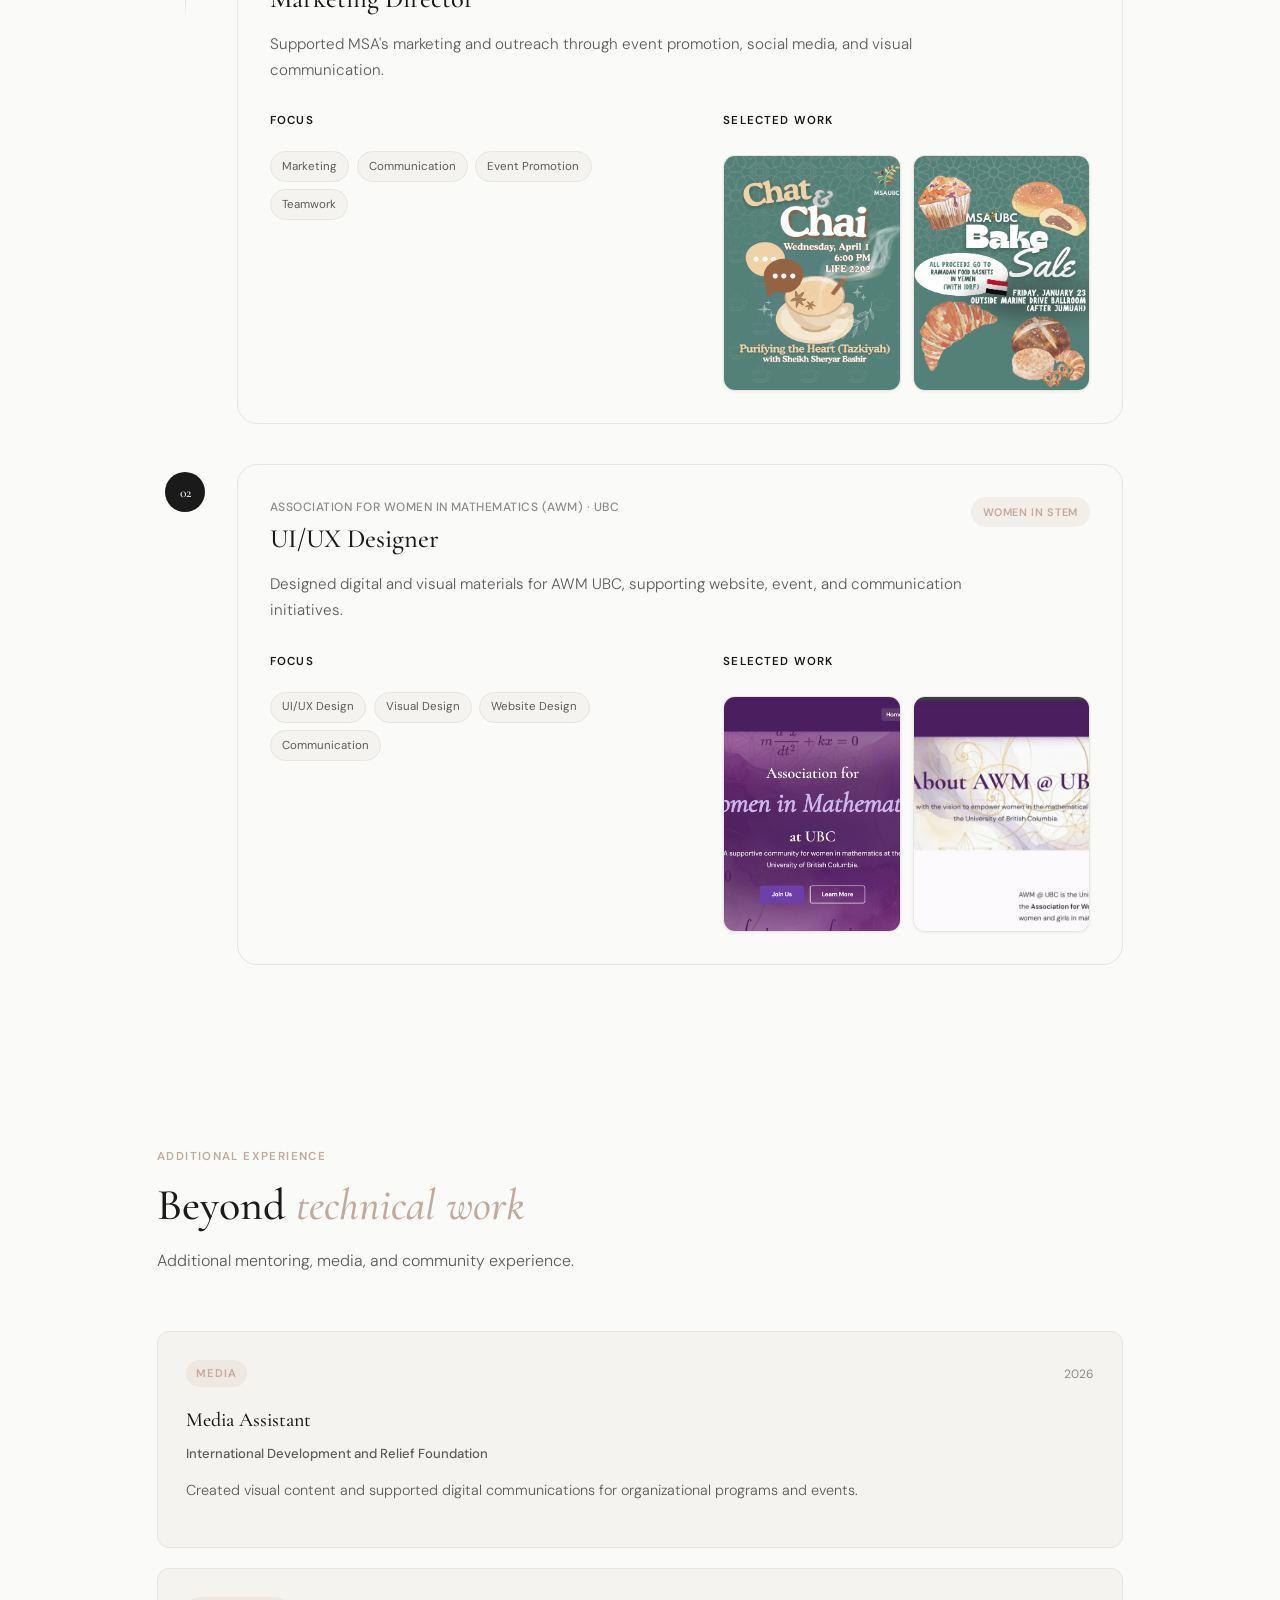
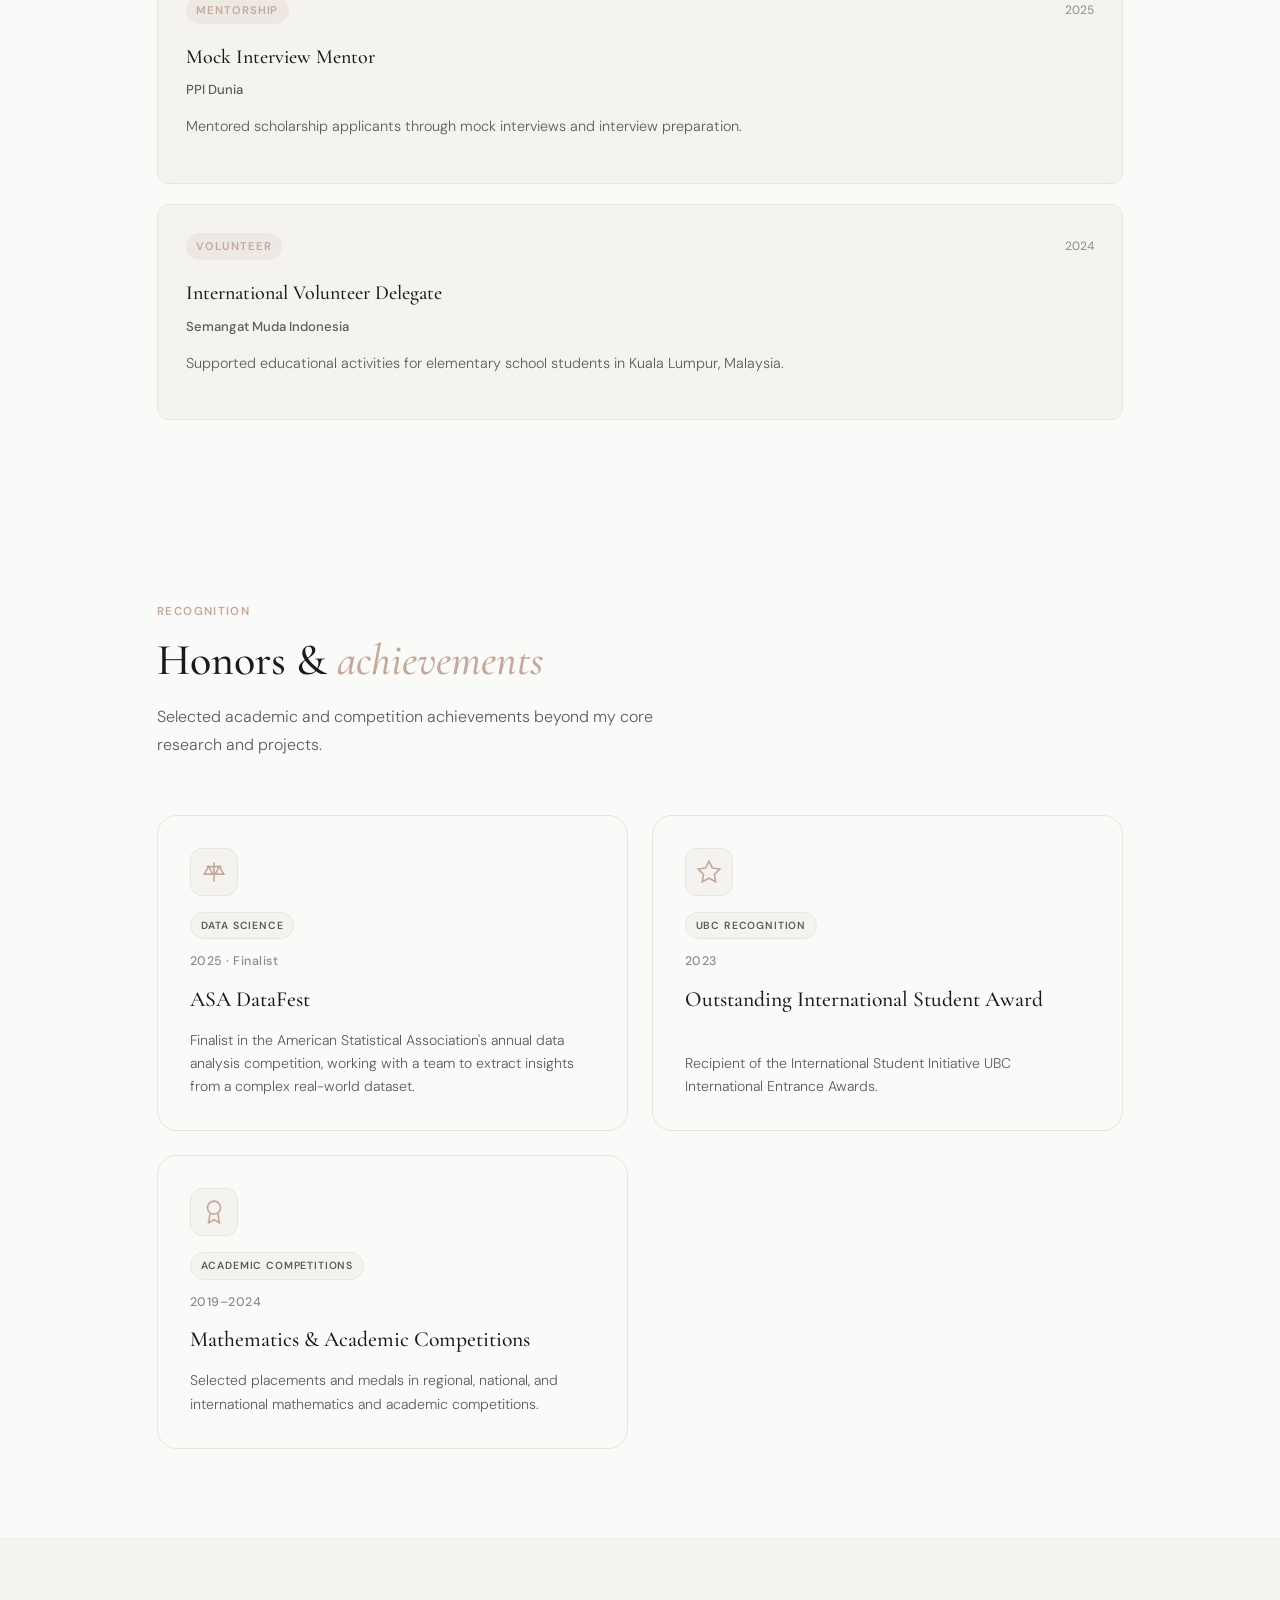
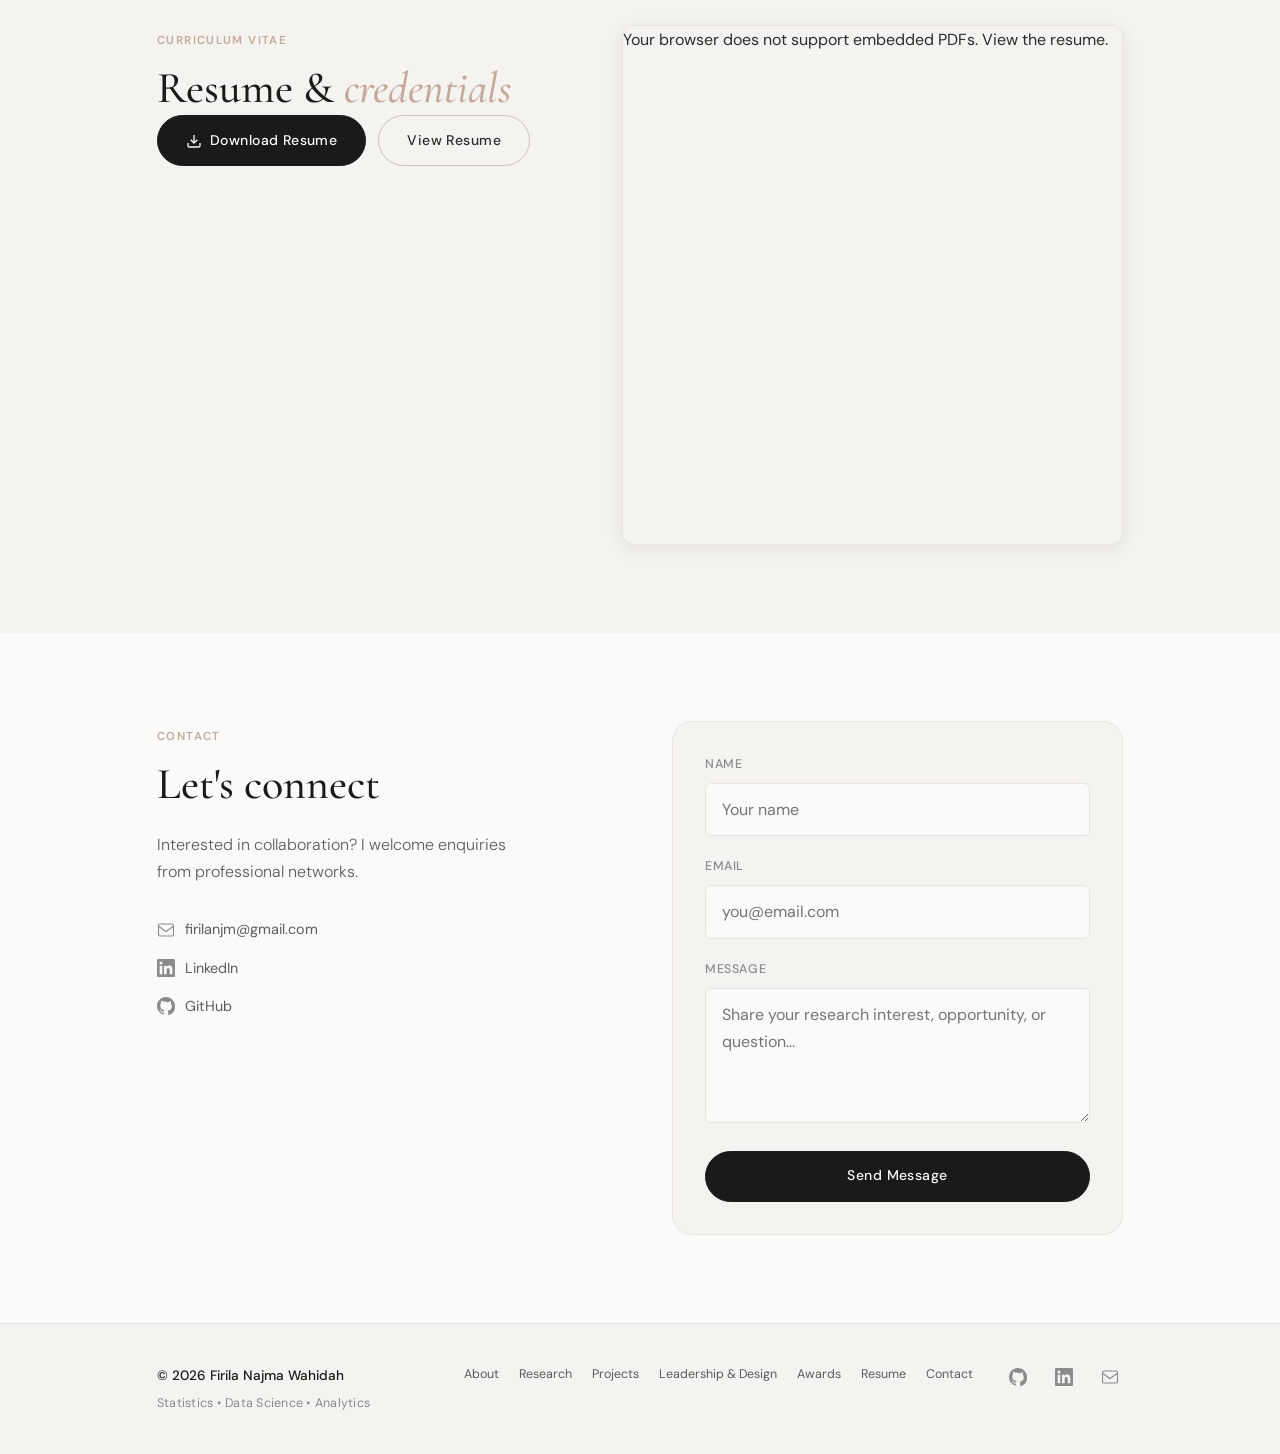
==== commit 34808e35: "Swap roles and details for mentorship and media" ====
--- a/index.html
+++ b/index.html
@@ -957,6 +957,24 @@
     </div>
 
     <div class="cards-grid cards-grid--3">
+      <article class="info-card">
+        <div class="info-card__meta">
+          <span class="info-card__tag">Media</span>
+          <span class="info-card__date">2026</span>
+        </div>
+
+        <h3 class="info-card__title">
+          Media Assistant
+        </h3>
+
+        <p class="info-card__org">
+          International Development and Relief Foundation
+        </p>
+
+        <p class="info-card__desc">
+          Created visual content and supported digital communications for organizational programs and events.
+        </p>
+      </article>
 
       <article class="info-card">
         <div class="info-card__meta">
@@ -976,26 +994,7 @@
           Mentored scholarship applicants through mock interviews and interview preparation.
         </p>
       </article>
-
-      <article class="info-card">
-        <div class="info-card__meta">
-          <span class="info-card__tag">Media</span>
-          <span class="info-card__date">2026</span>
-        </div>
-
-        <h3 class="info-card__title">
-          Media Assistant
-        </h3>
-
-        <p class="info-card__org">
-          International Development and Relief Foundation
-        </p>
-
-        <p class="info-card__desc">
-          Created visual content and supported digital communications for organizational programs and events.
-        </p>
-      </article>
-
+      
       <article class="info-card">
         <div class="info-card__meta">
           <span class="info-card__tag">Volunteer</span>
--- a/style.css
+++ b/style.css
@@ -146,6 +146,7 @@
 
 .hero {
   padding-top: 2rem;
+  padding-bottom: 3rem;
 }
 .hero > .container:last-of-type { margin-top: 2rem; }
 .hero__bg {
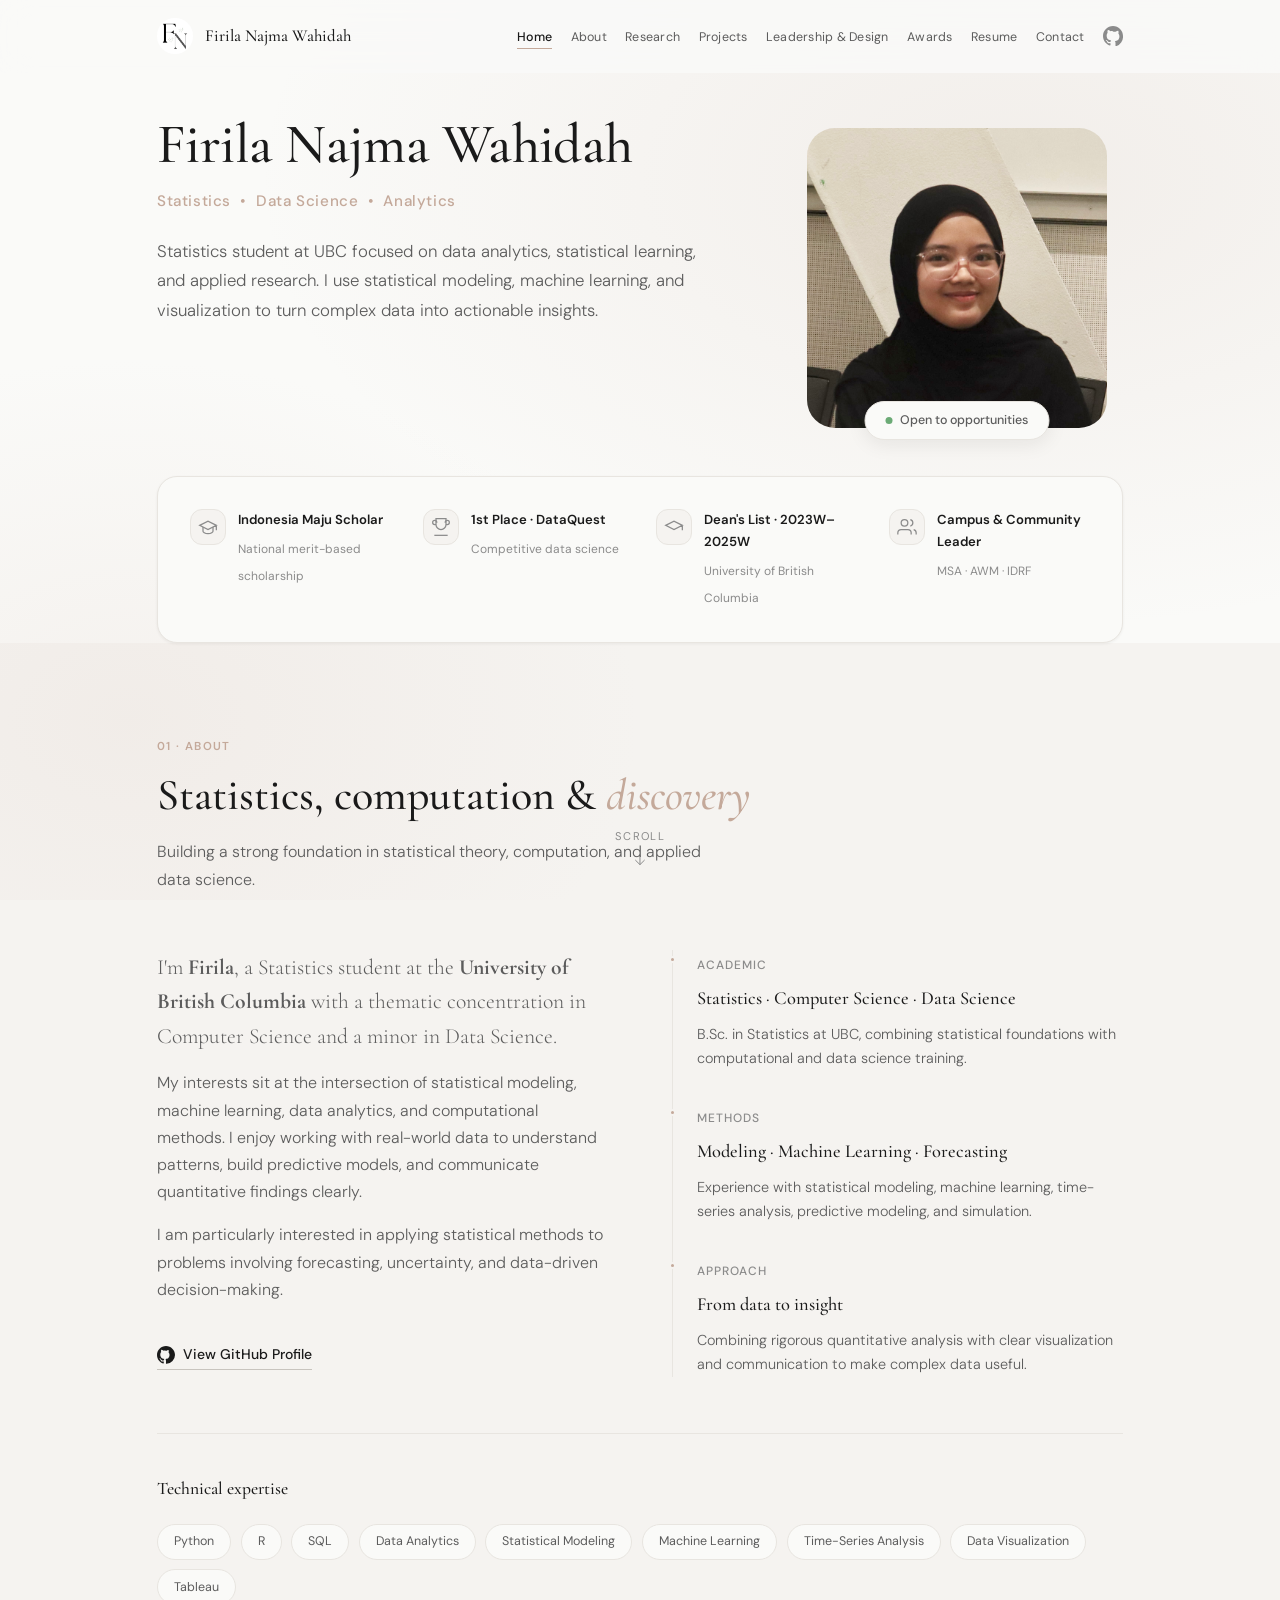
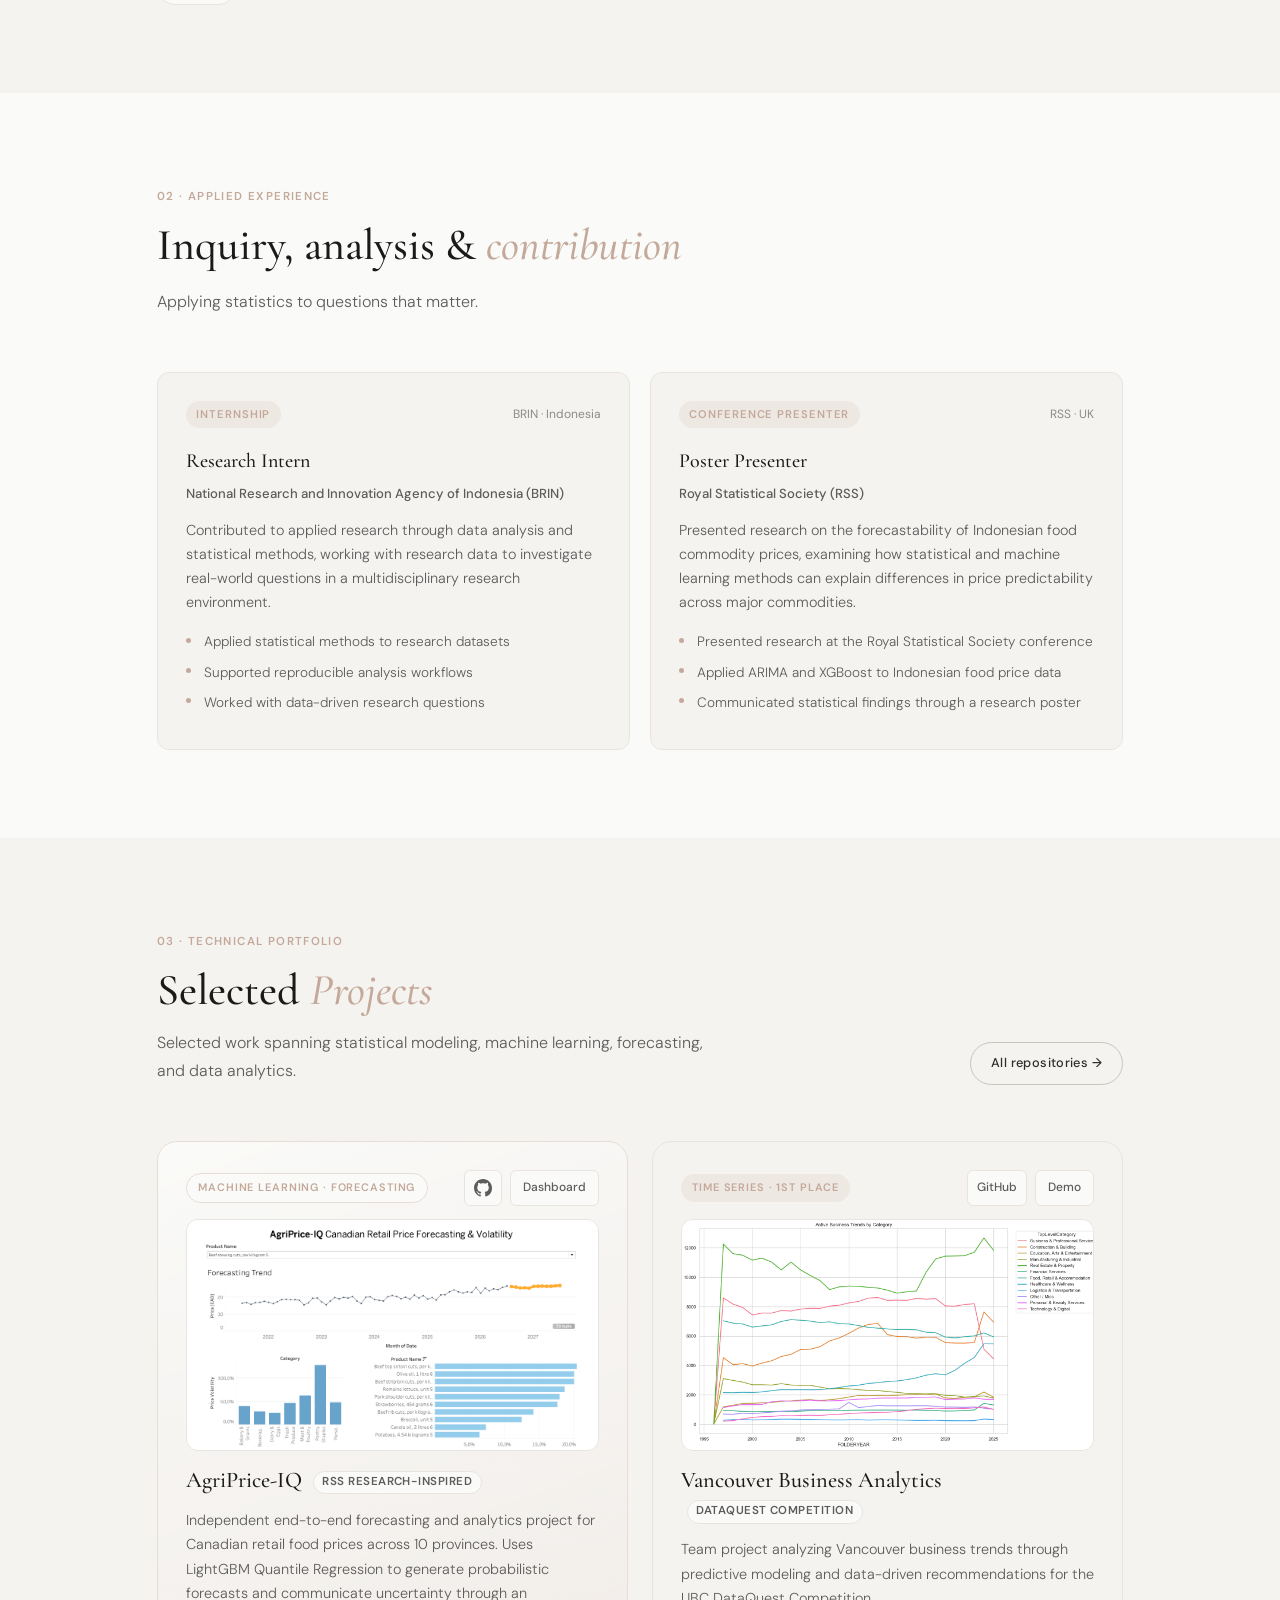
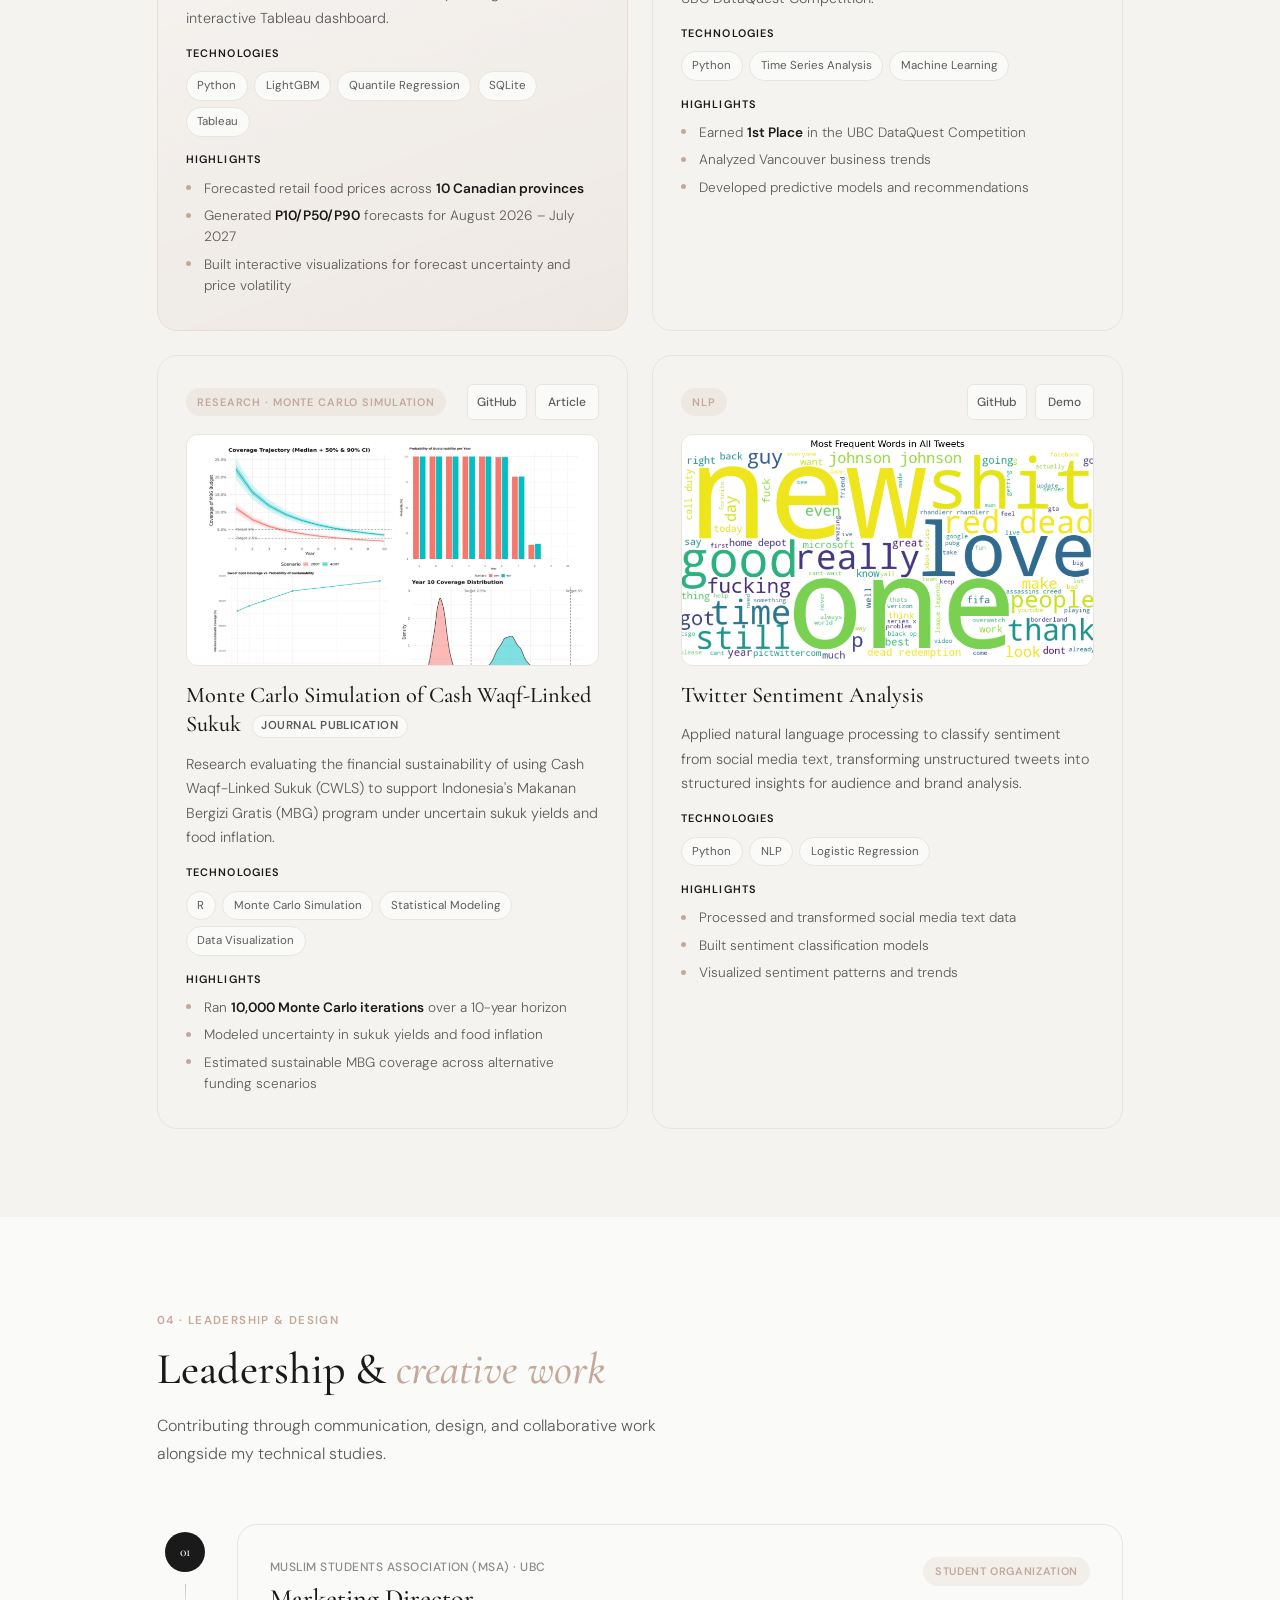
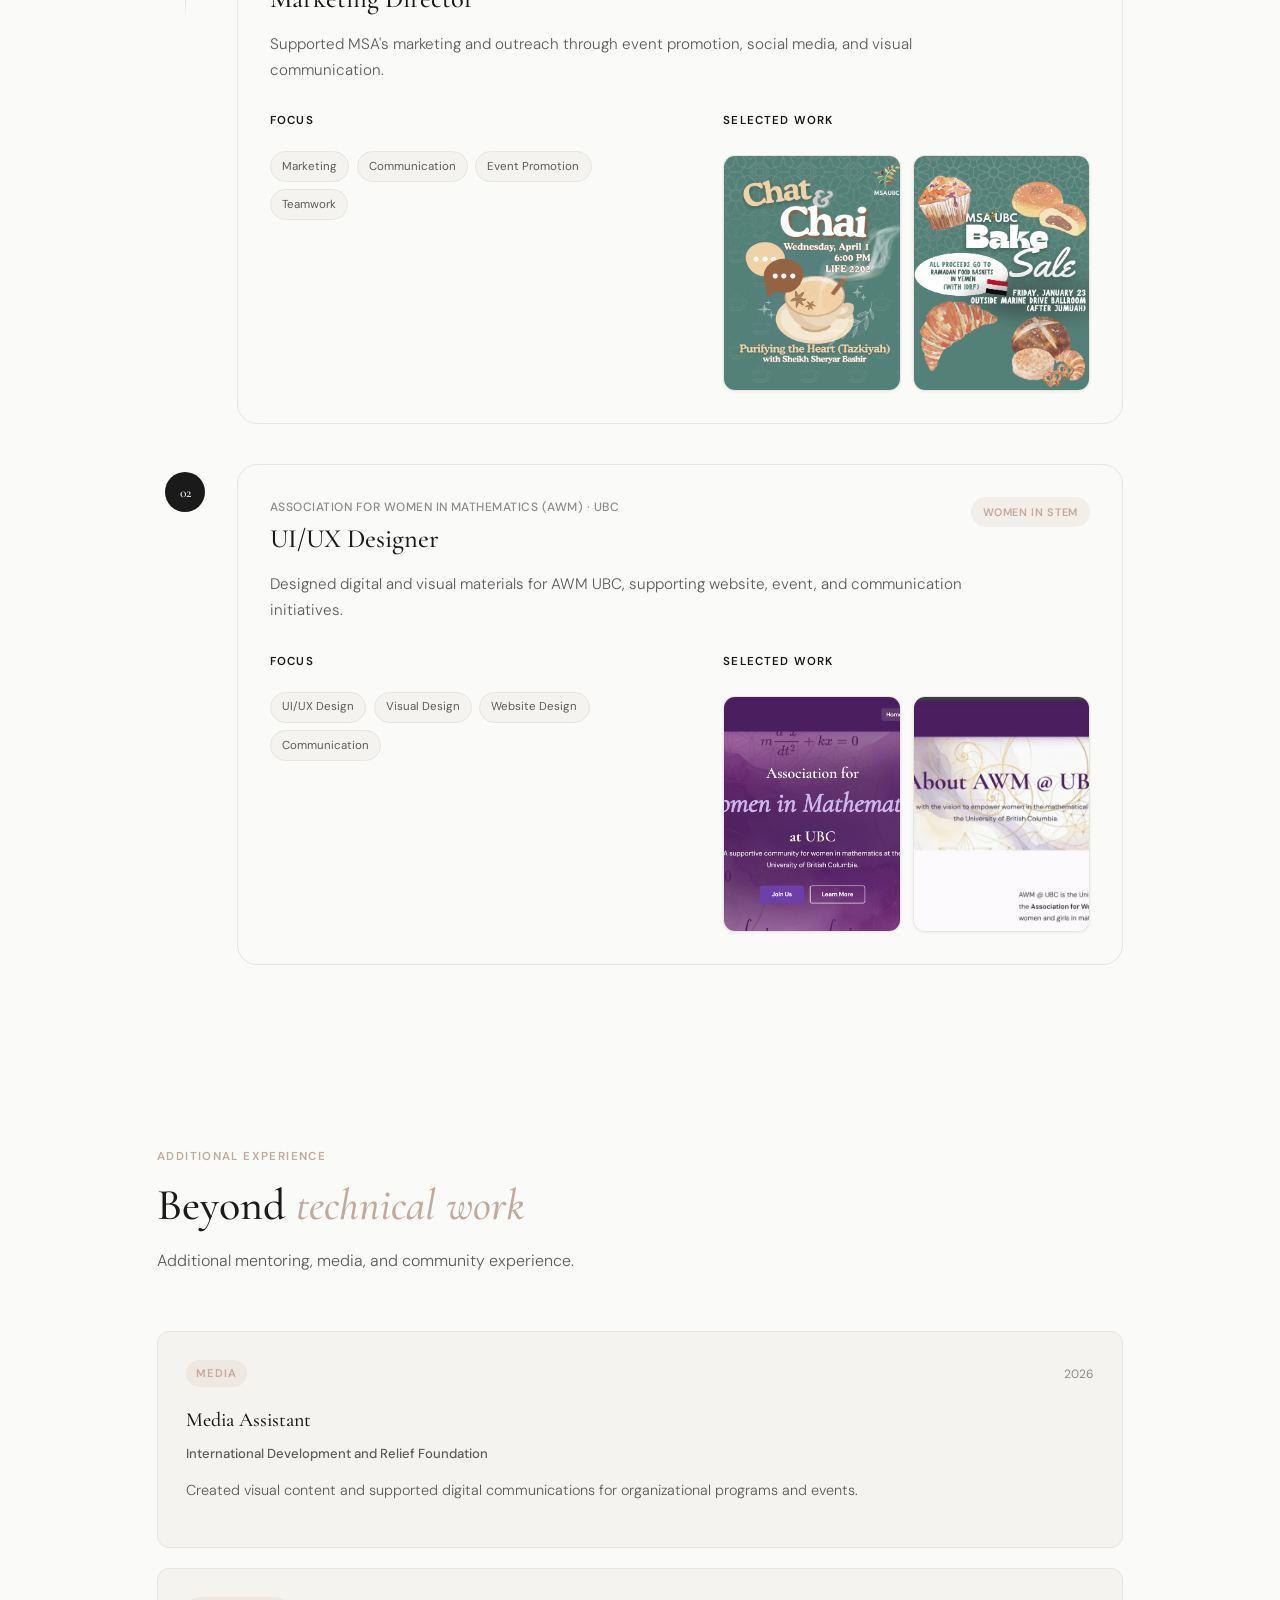
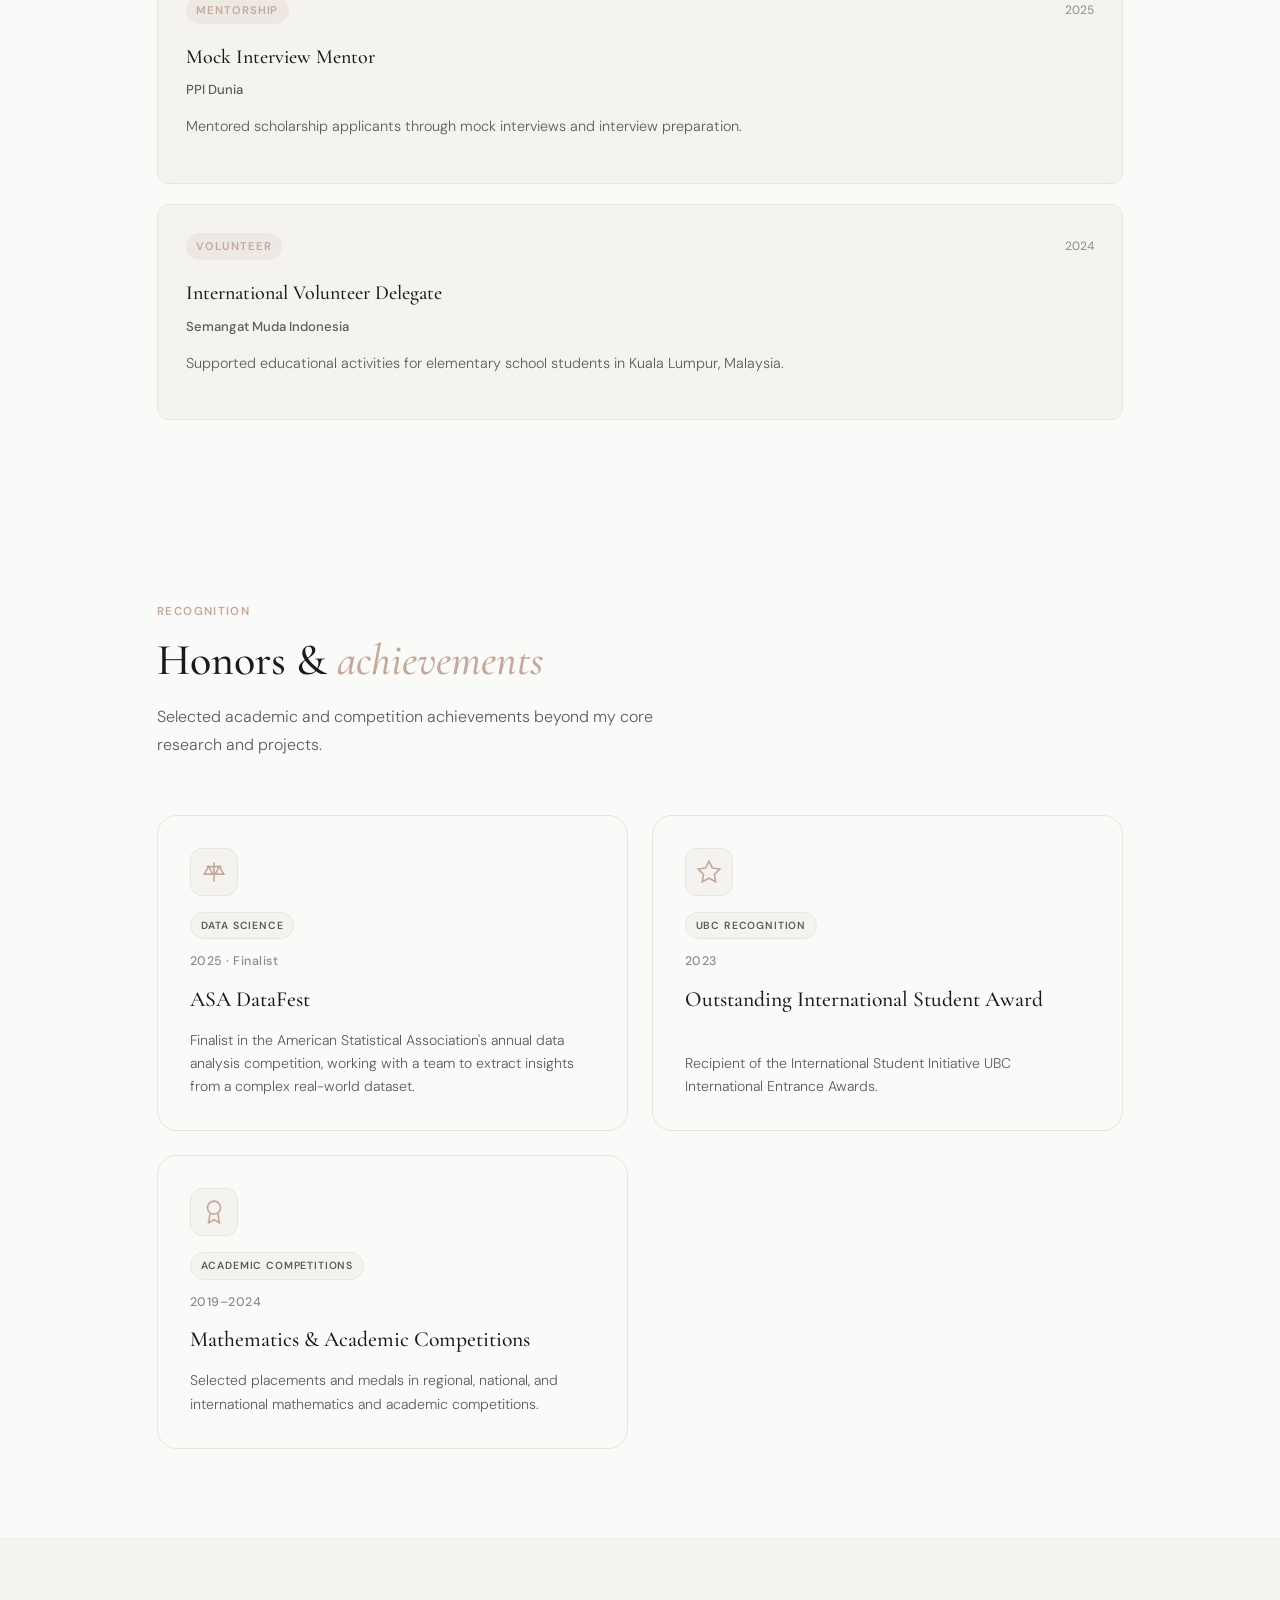
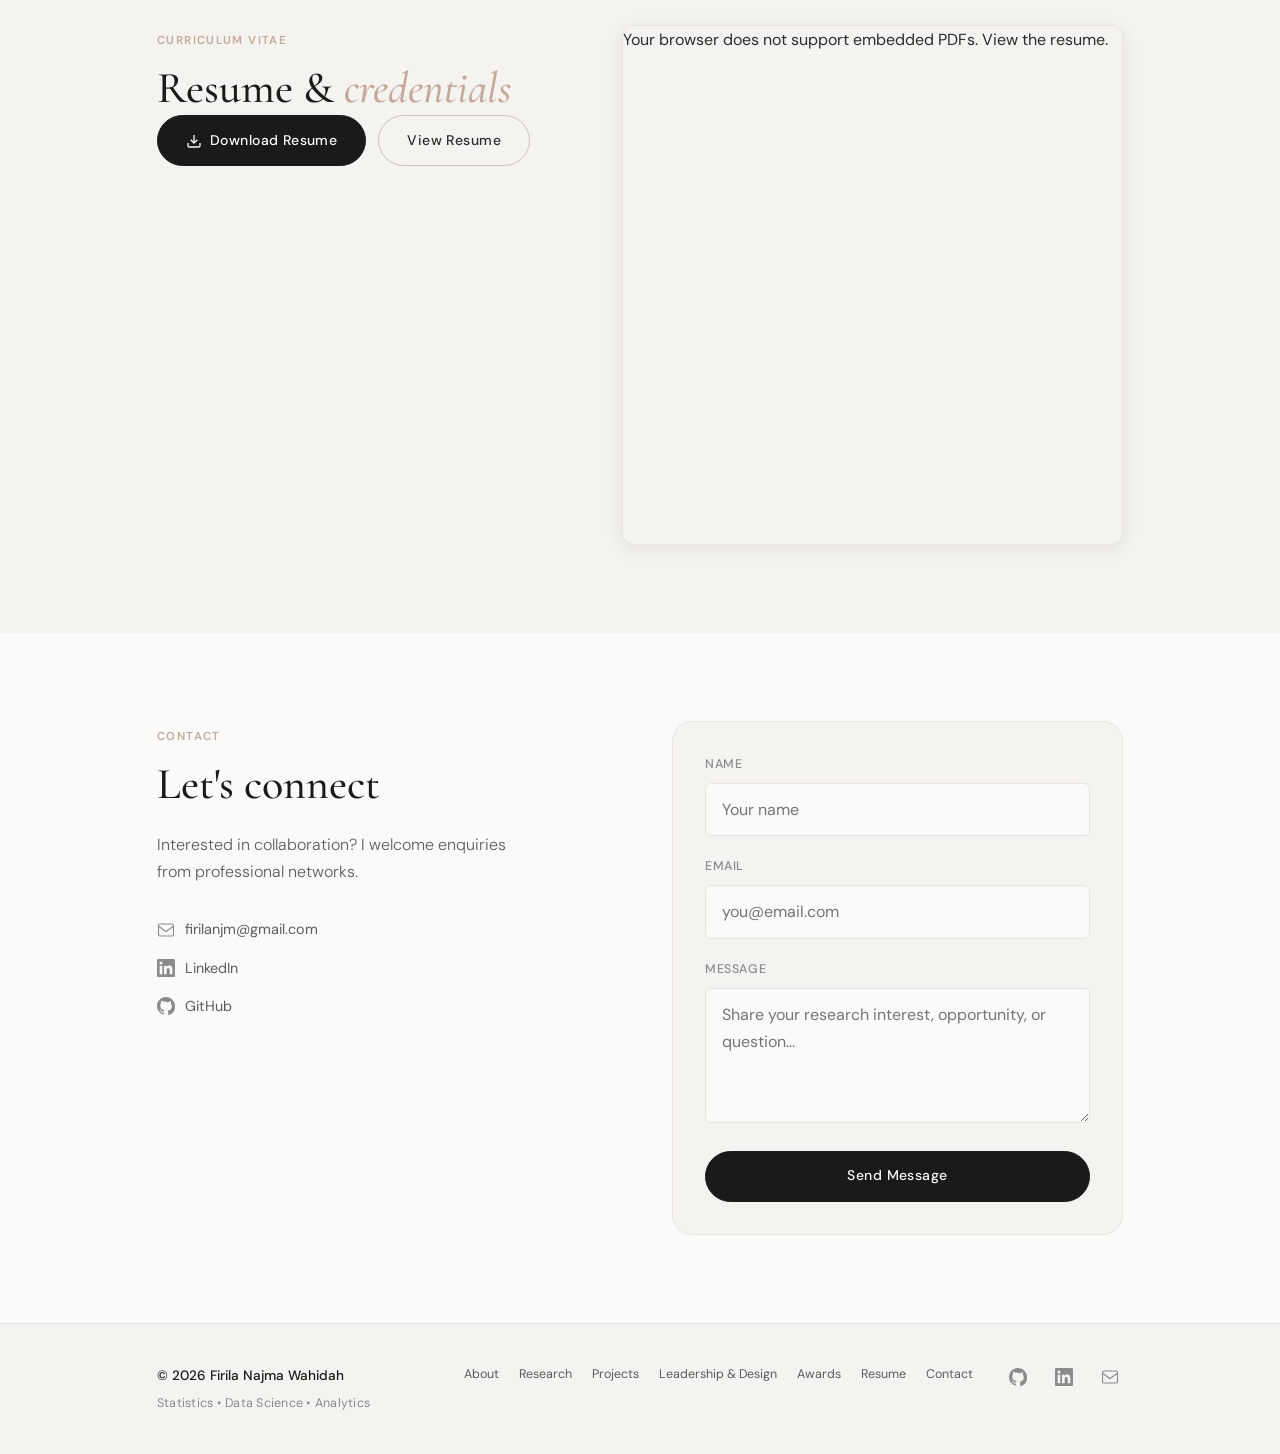
==== commit 9e06ca56: "Modify Leadership link text in navigation Updated Leadership link text to include 'Design'." ====
--- a/index.html
+++ b/index.html
@@ -75,7 +75,7 @@
         <li><a href="#about" class="nav__link">About</a></li>
         <li><a href="#research" class="nav__link">Research</a></li>
         <li><a href="#projects" class="nav__link">Projects</a></li>
-        <li><a href="#leadership" class="nav__link">Leadership</a></li>
+        <li><a href="#leadership" class="nav__link">Leadership &amp; Design</a></li>
         <li><a href="#awards" class="nav__link">Awards</a></li>
         <li><a href="#resume" class="nav__link">Resume</a></li>
         <li><a href="#contact" class="nav__link">Contact</a></li>
--- a/style.css
+++ b/style.css
@@ -76,7 +76,11 @@
     transition-duration: 0.01ms !important;
   }
   .reveal { opacity: 1; transform: none; }
-  .hero__scroll svg { animation: none; }
+  .hero__scroll svg { animation: 
+  position: absolute;
+  bottom: 4rem;
+  left: 50%;
+  transform: translateX(-50%); }
   .hero__badge-dot { animation: none; }
 }
 
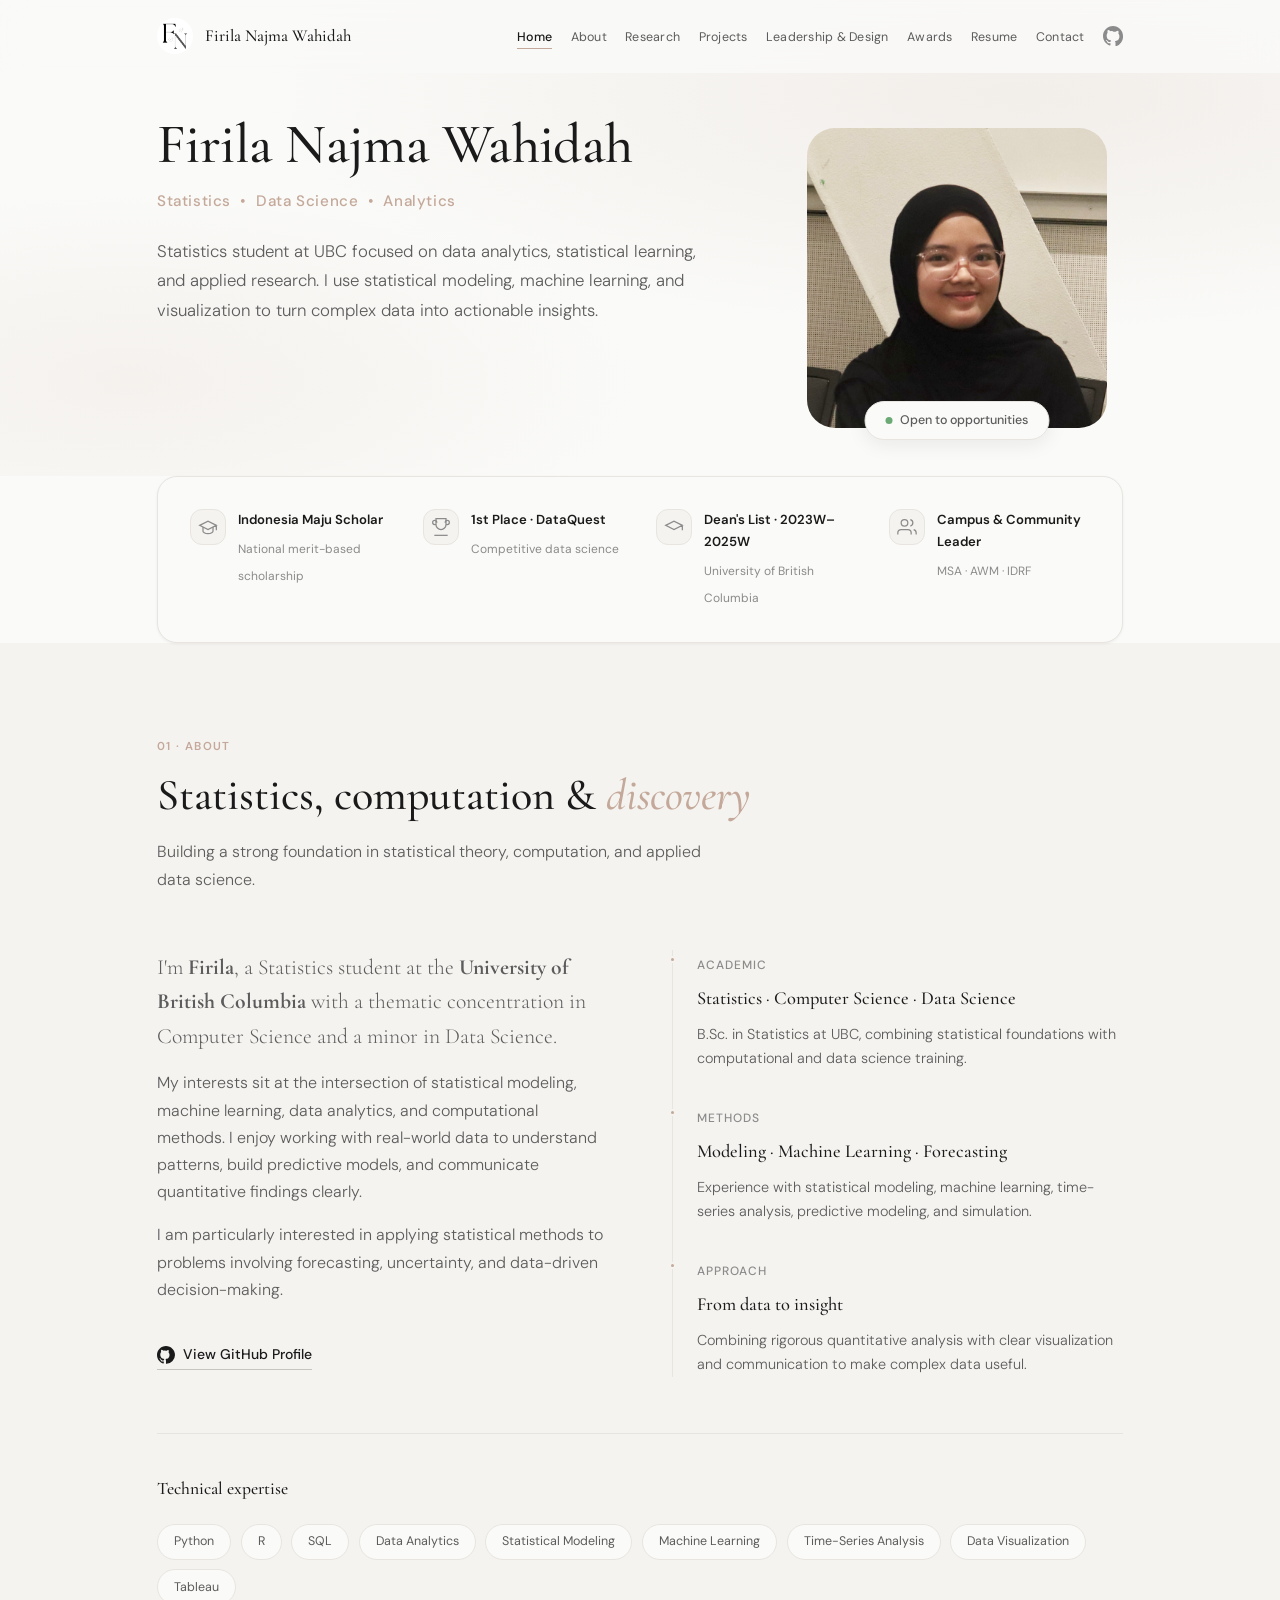
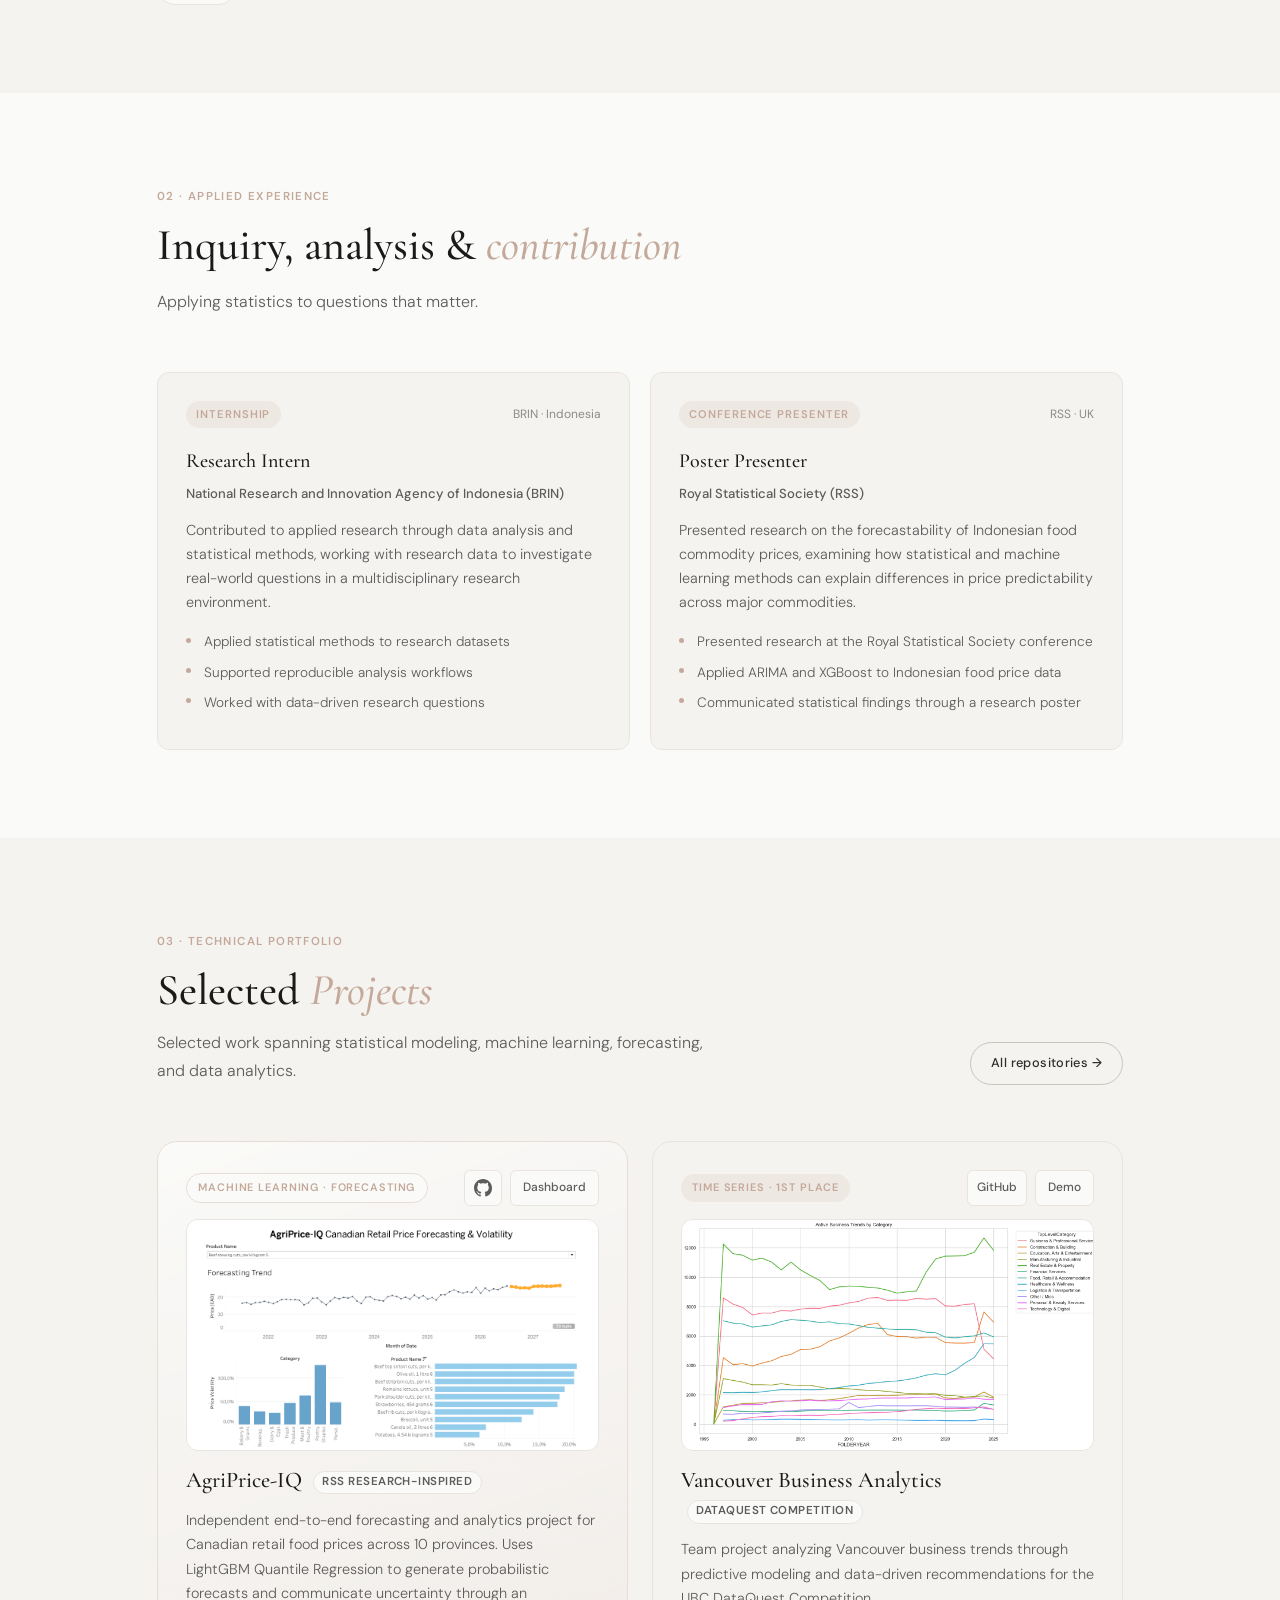
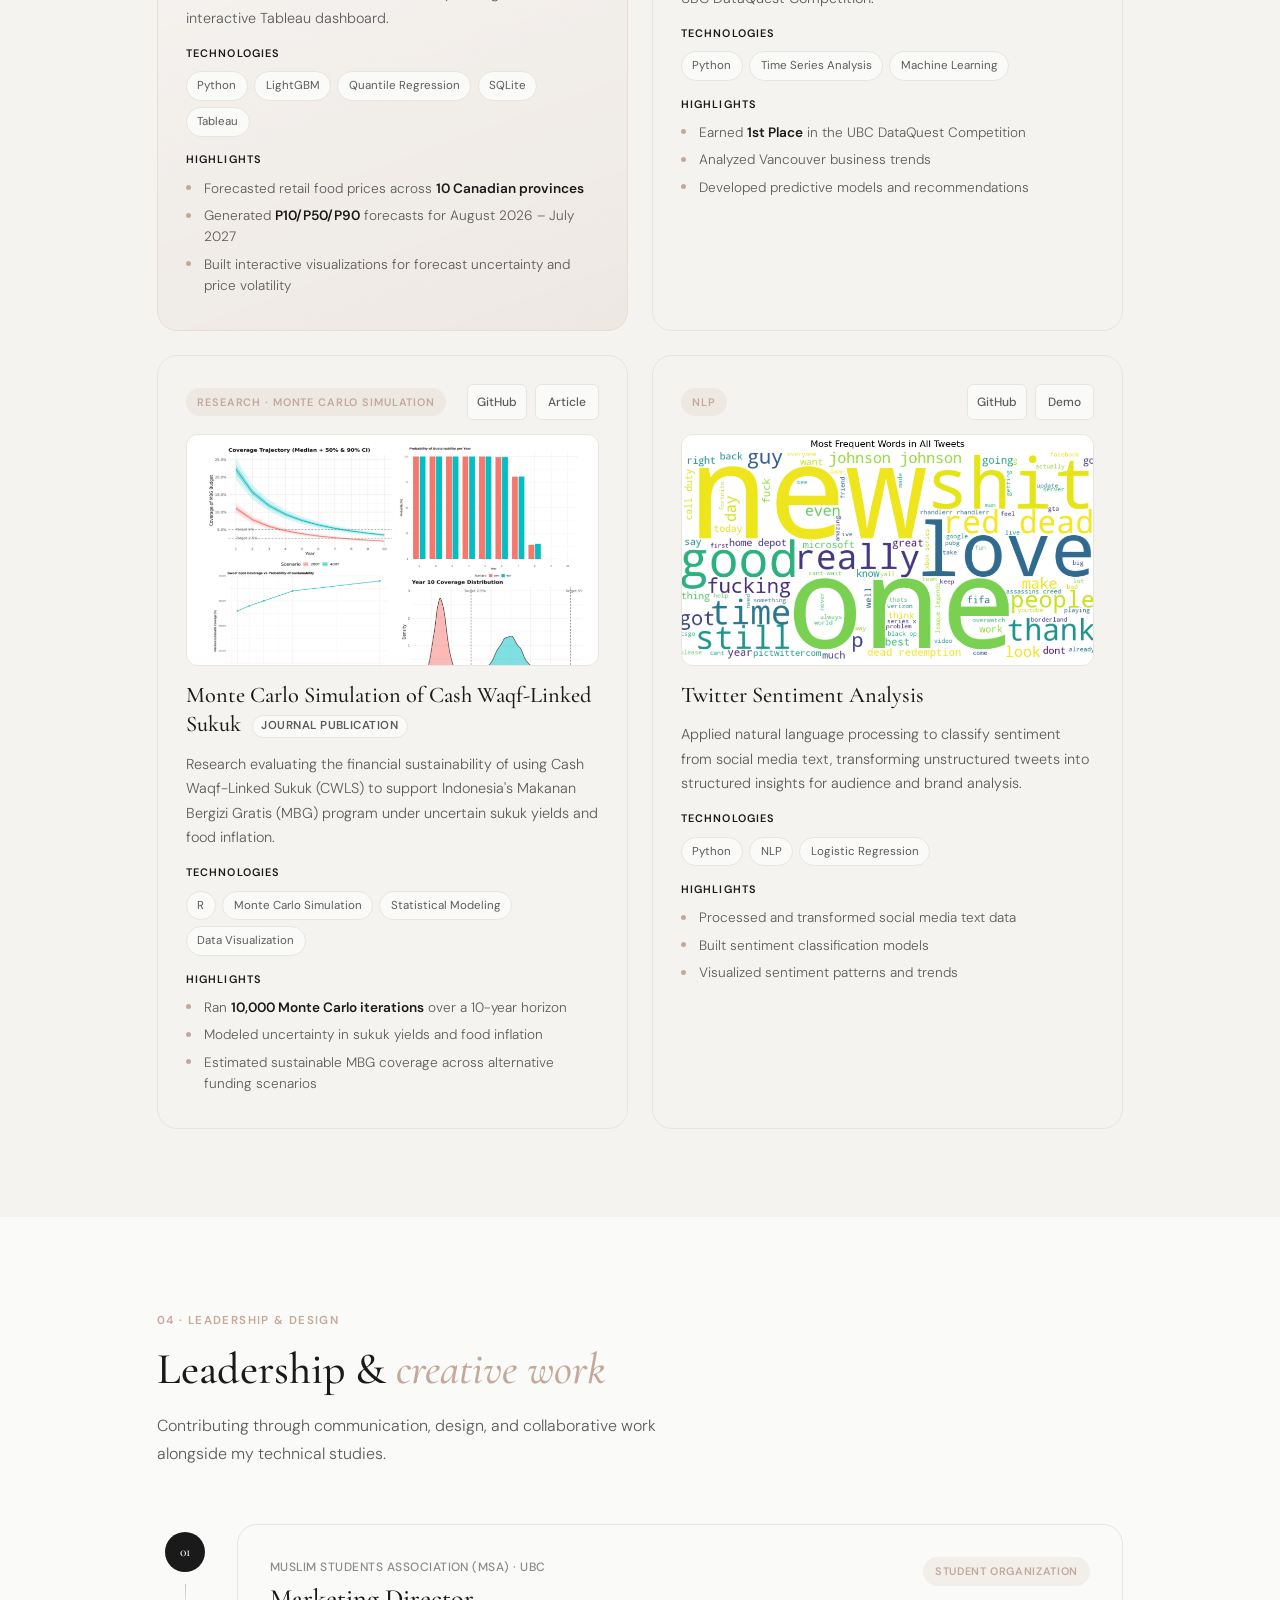
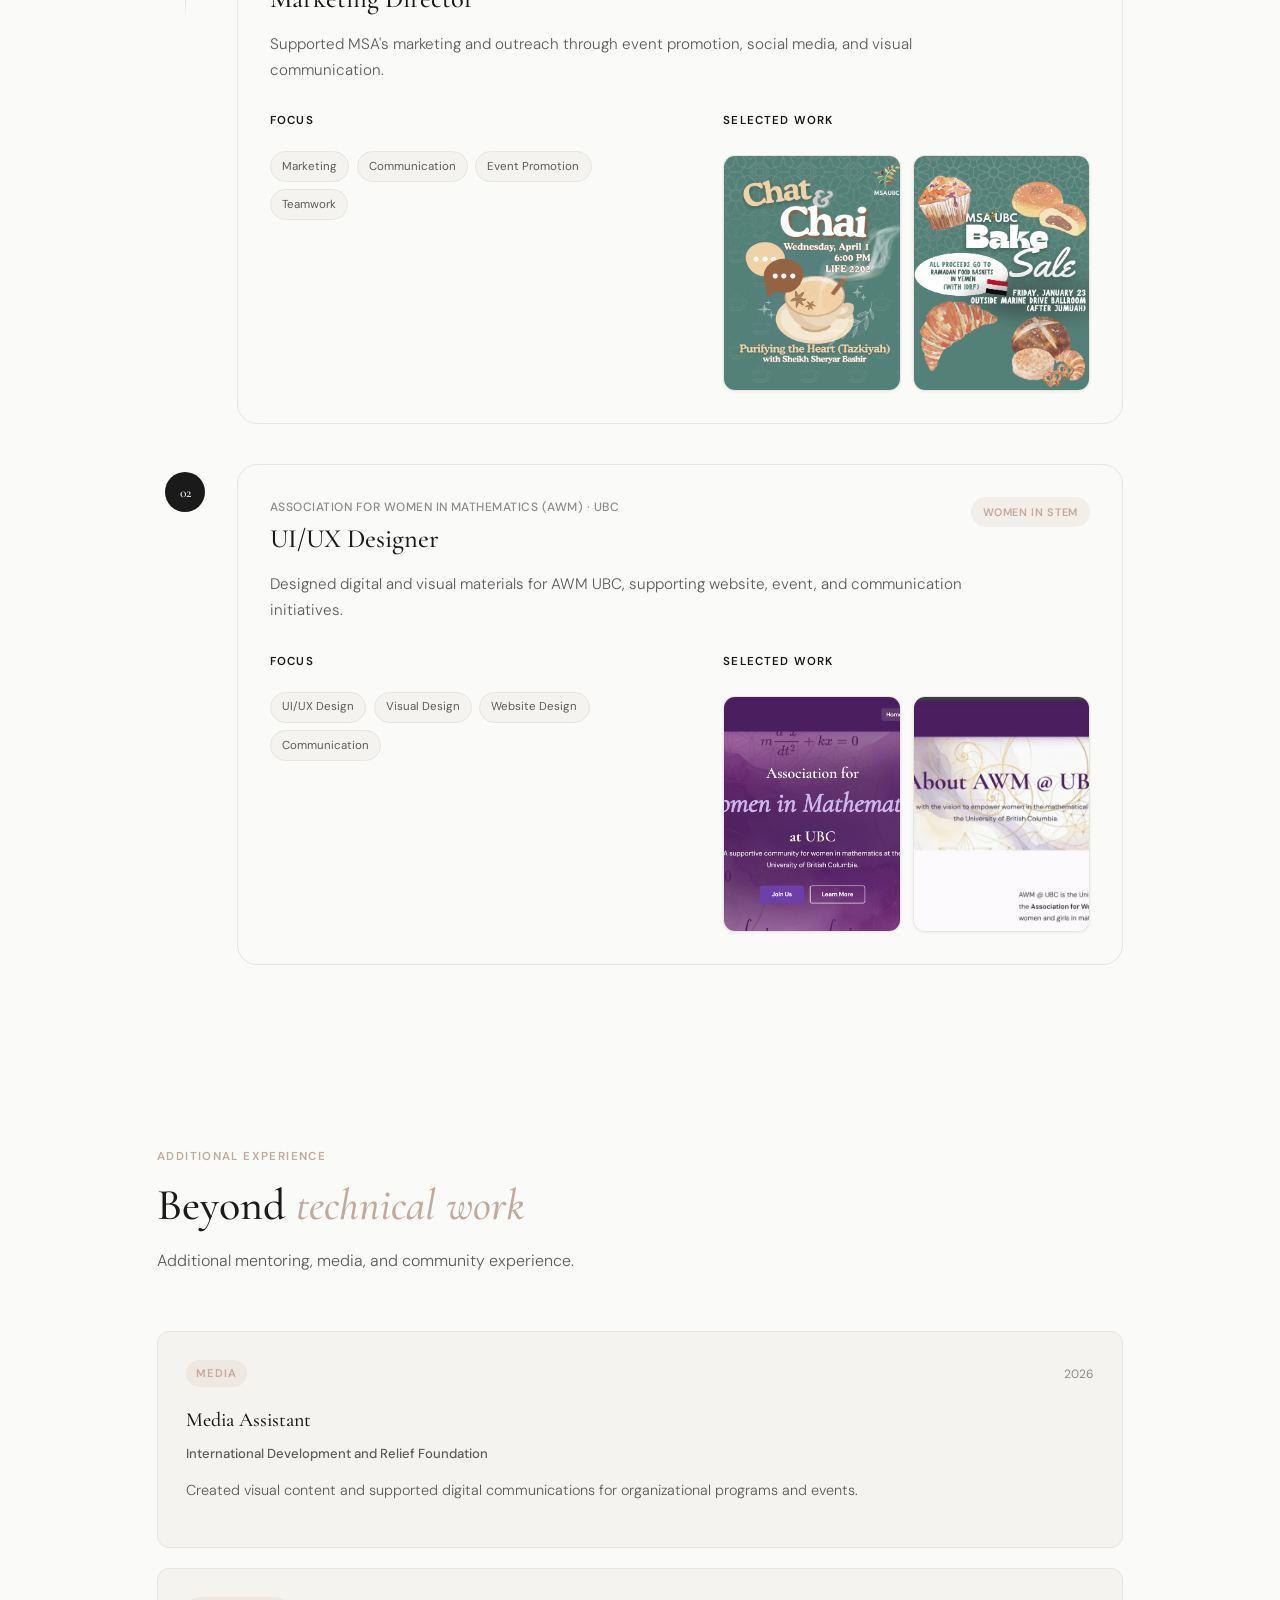
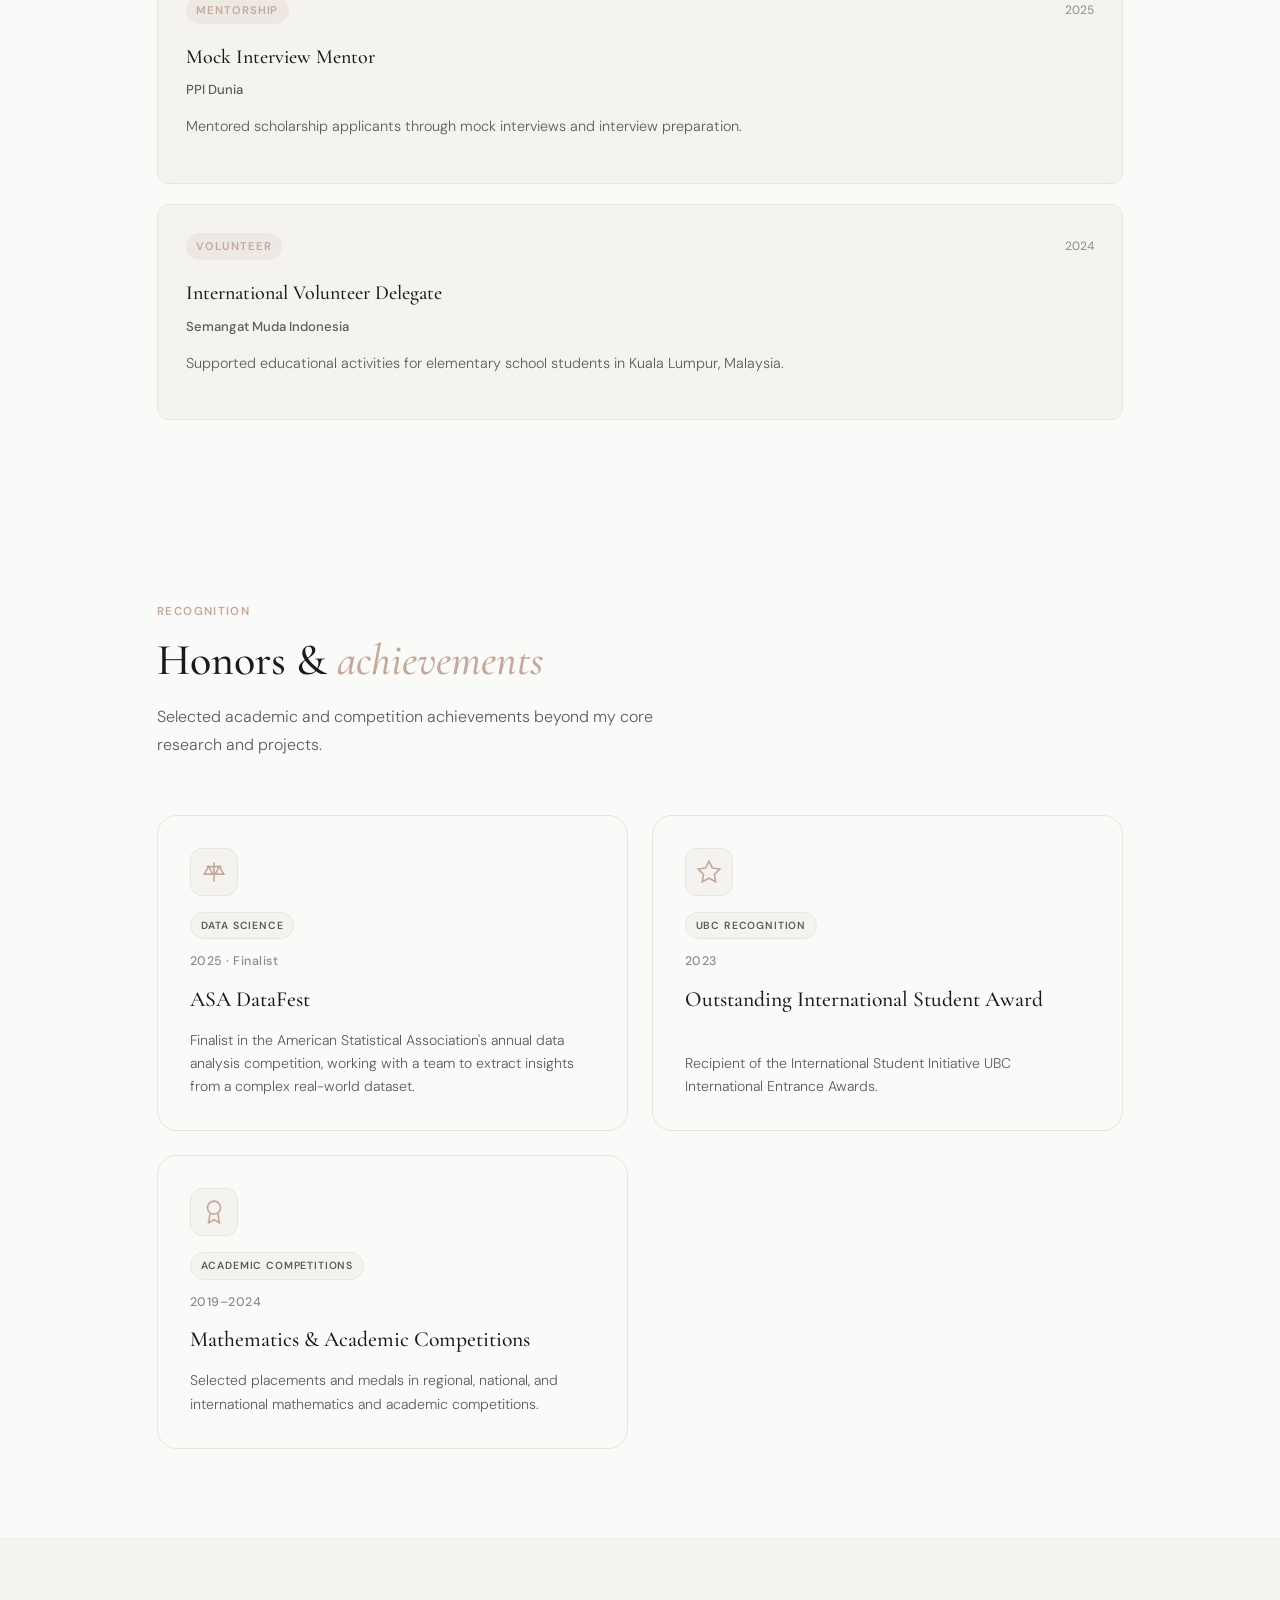
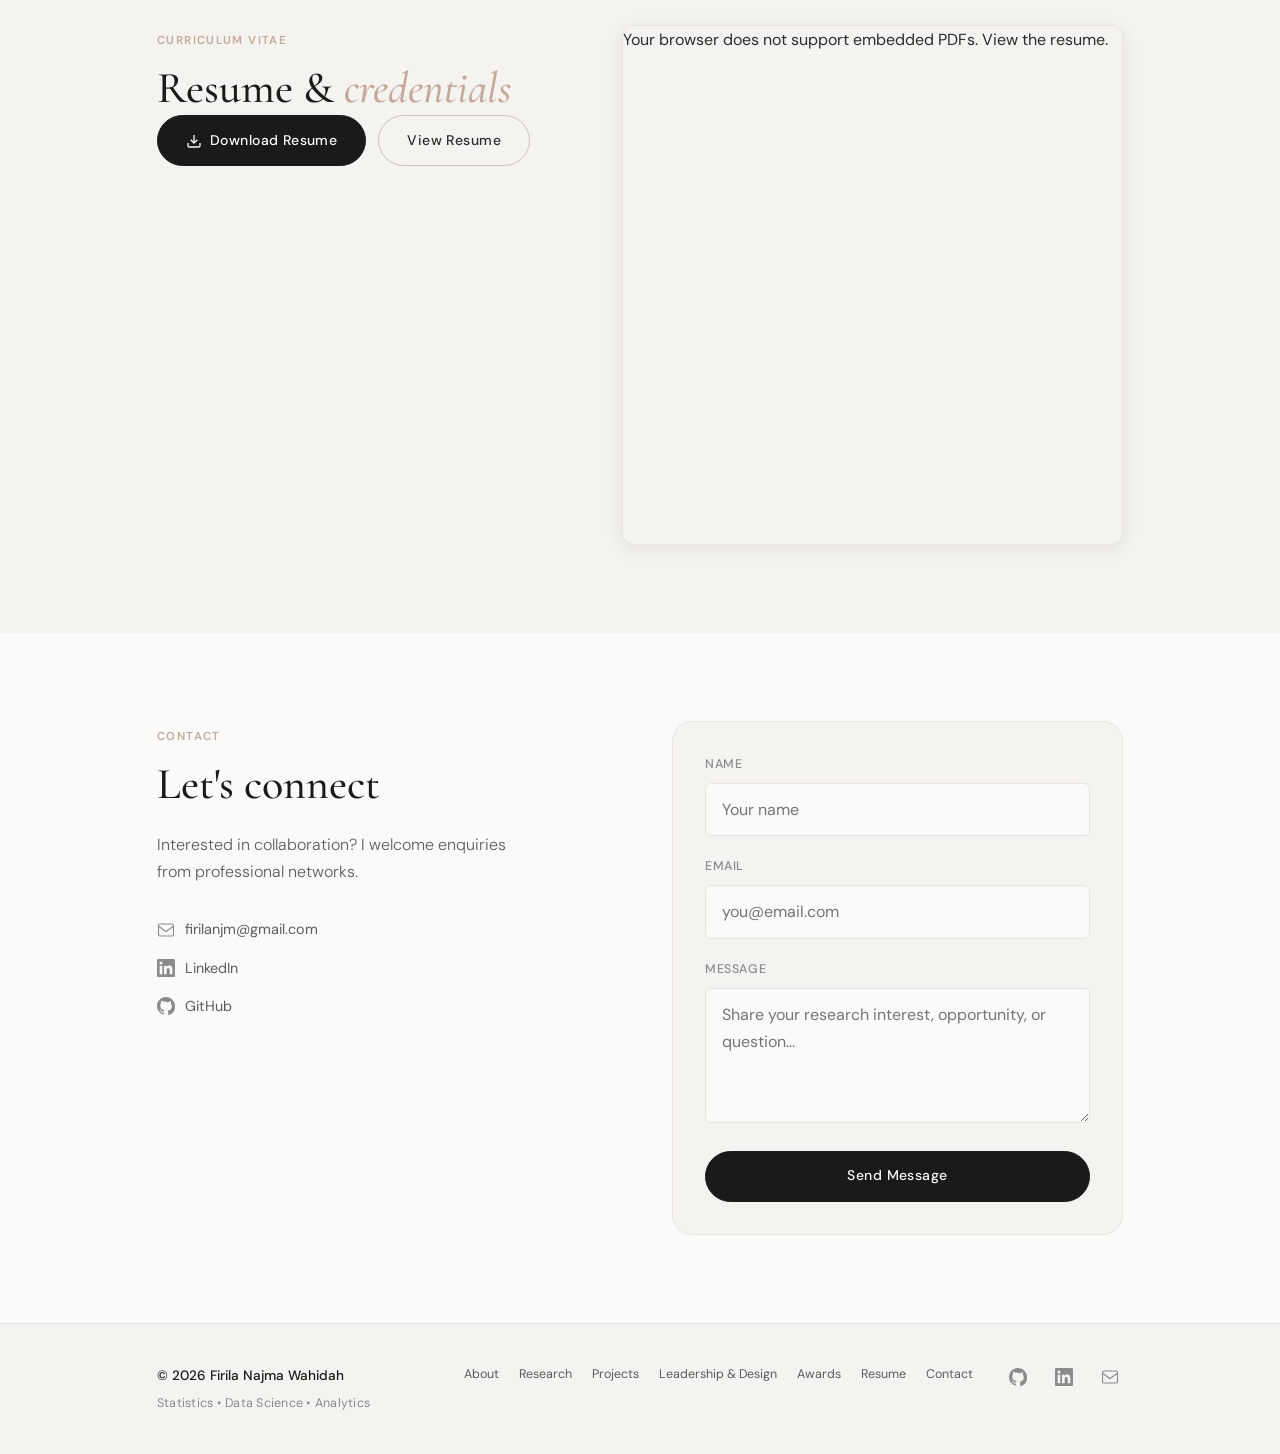
==== commit 0b212230: "Remove scroll down link from index.html" ====
--- a/index.html
+++ b/index.html
@@ -188,10 +188,7 @@
         </div>
       </div>
     </div>
-    <a href="#about" class="hero__scroll" aria-label="Scroll down">
-      <span>Scroll</span>
-      <svg width="16" height="16" viewBox="0 0 24 24" fill="none" stroke="currentColor" stroke-width="1.5"><path d="M12 5v14M5 12l7 7 7-7"/></svg>
-    </a>
+   
   </section>
 
   <!-- About -->
--- a/style.css
+++ b/style.css
@@ -84,6 +84,50 @@
   .hero__badge-dot { animation: none; }
 }
 
+.hero {
+  position: relative;
+  padding-top: 2rem;
+  padding-bottom: 5rem;
+}
+
+.hero__scroll {
+  position: absolute;
+  bottom: 1.5rem;
+  left: 50%;
+  transform: translateX(-50%);
+
+  display: flex;
+  flex-direction: column;
+  align-items: center;
+  gap: 0.35rem;
+
+  font-size: 0.7rem;
+  font-weight: 500;
+  letter-spacing: 0.12em;
+  text-transform: uppercase;
+  color: var(--grey-500);
+
+  transition: color var(--transition);
+}
+
+.hero__scroll:hover {
+  color: var(--black);
+}
+
+.hero__scroll svg {
+  animation: bounce 2s infinite;
+}
+
+@keyframes bounce {
+  0%, 100% {
+    transform: translateY(0);
+  }
+
+  50% {
+    transform: translateY(4px);
+  }
+}
+
 .header {
   position: fixed; top: 0; left: 0; right: 0; z-index: 100;
   background: rgba(250, 250, 248, 0.85);
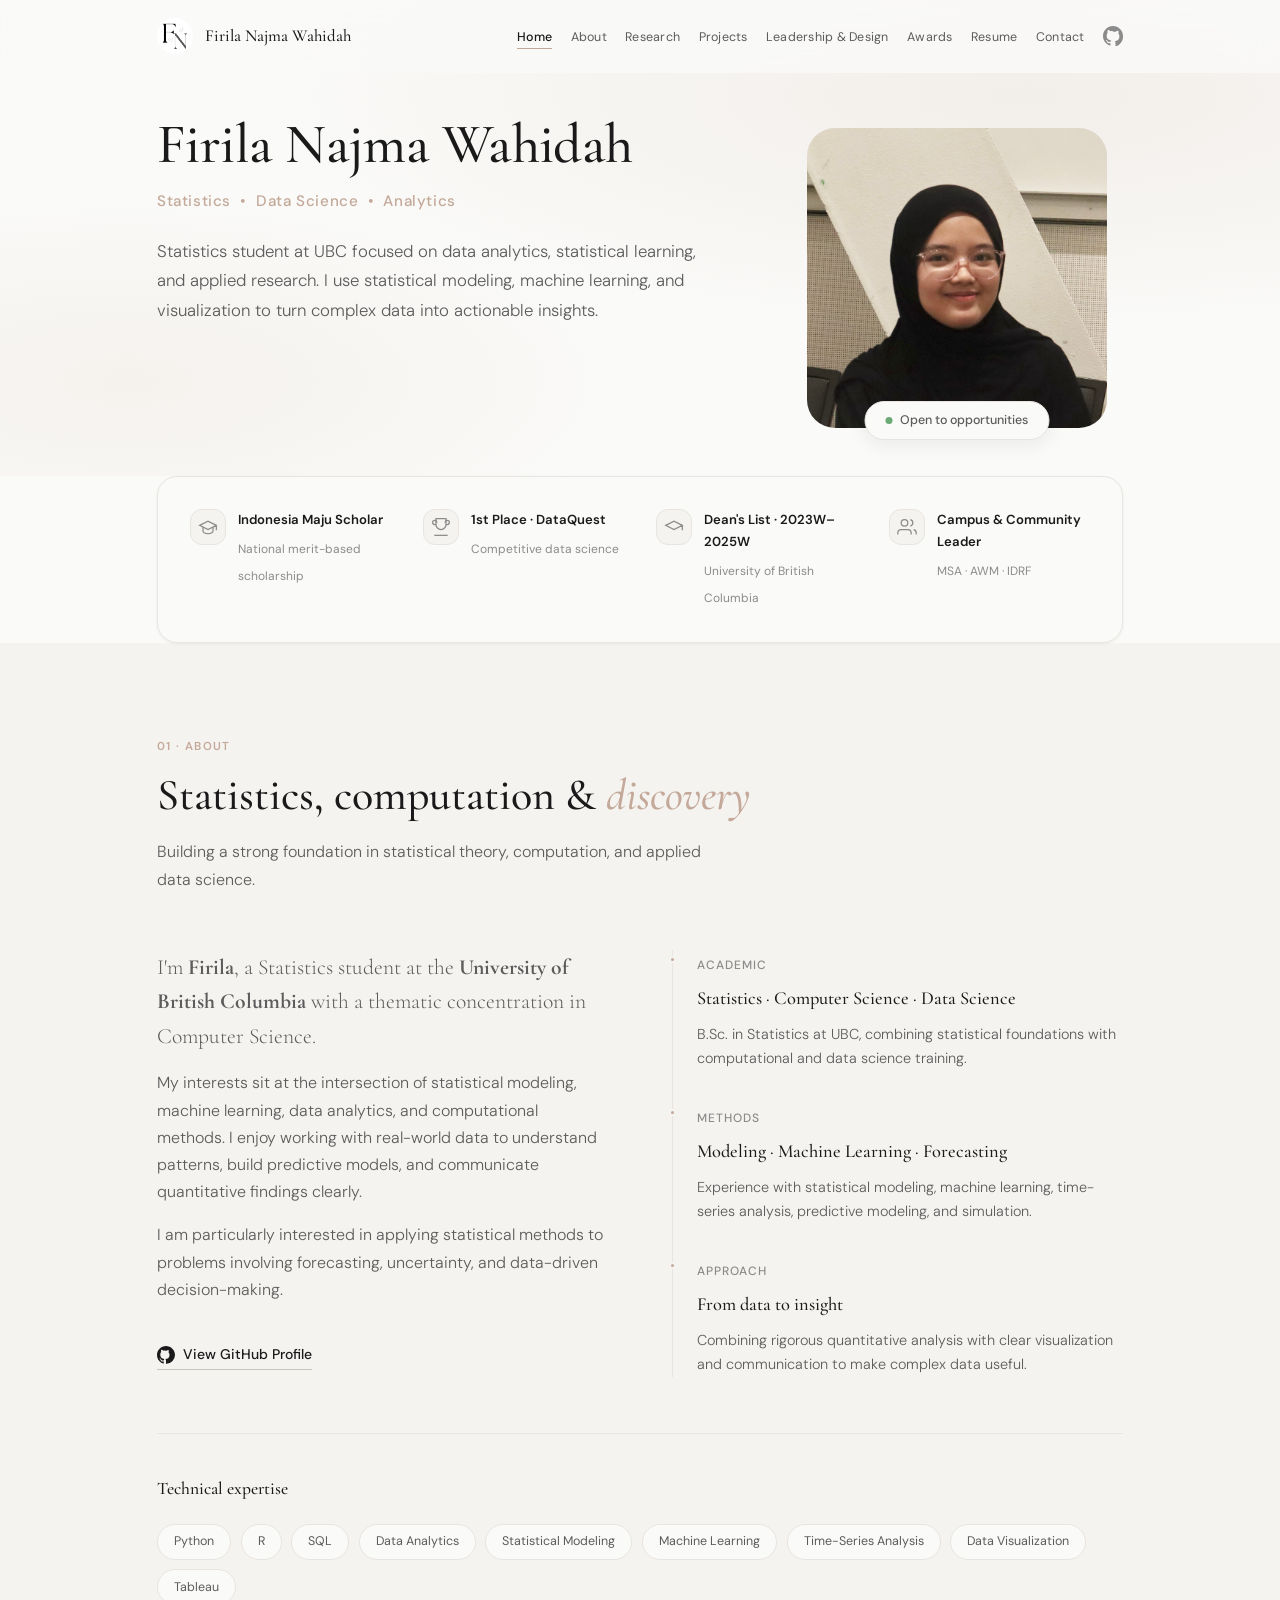
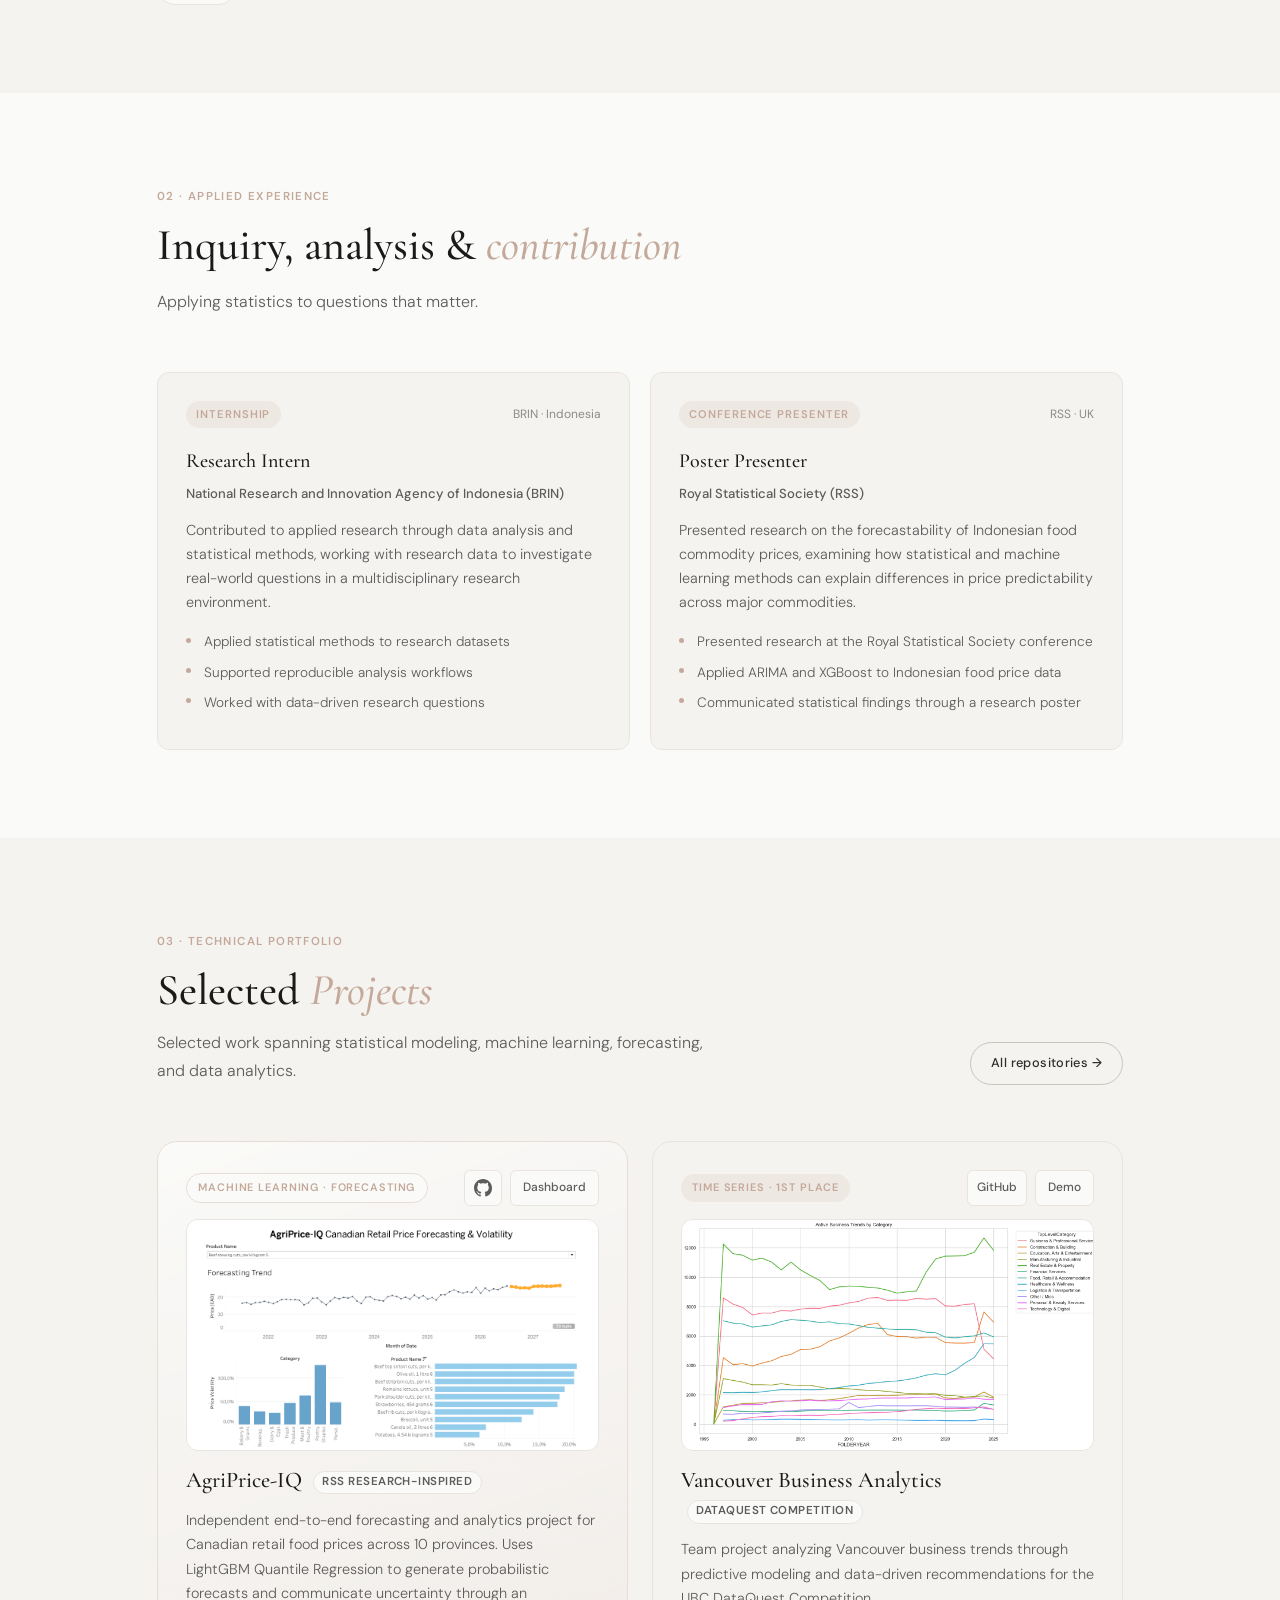
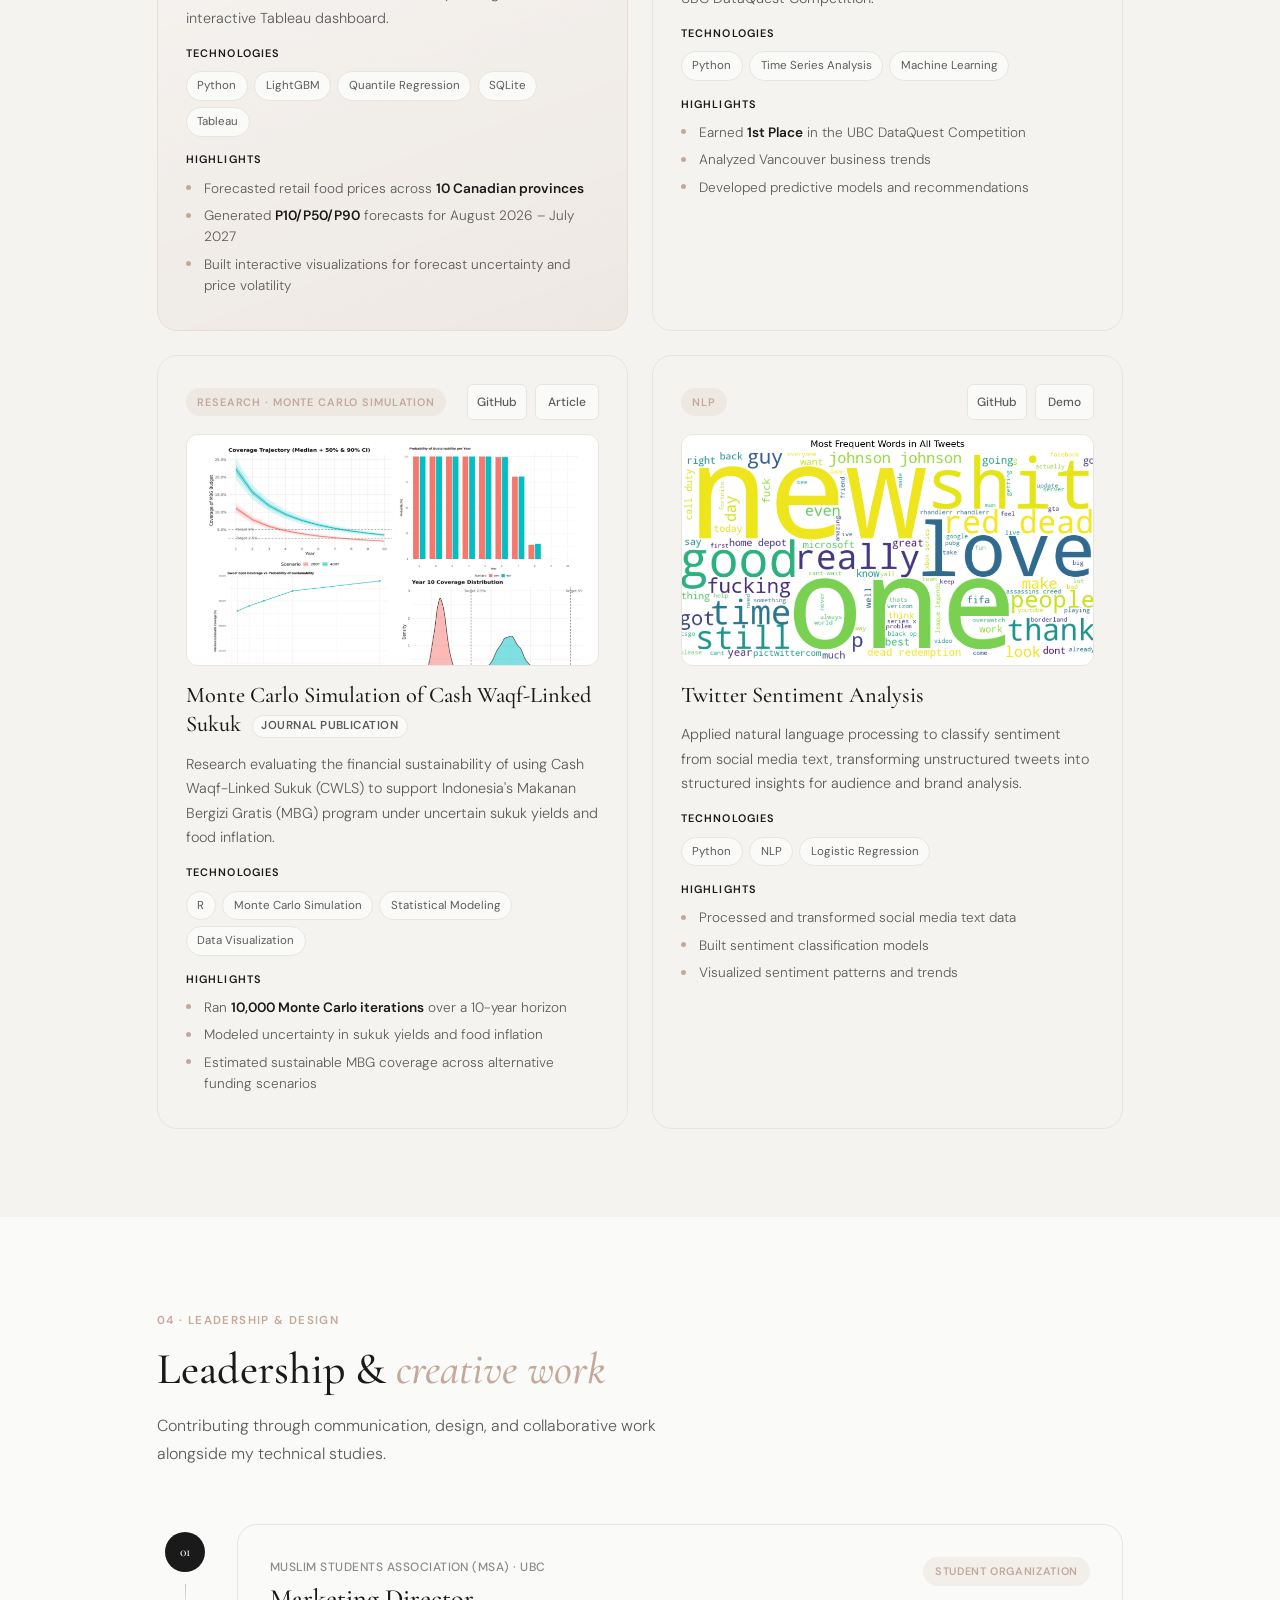
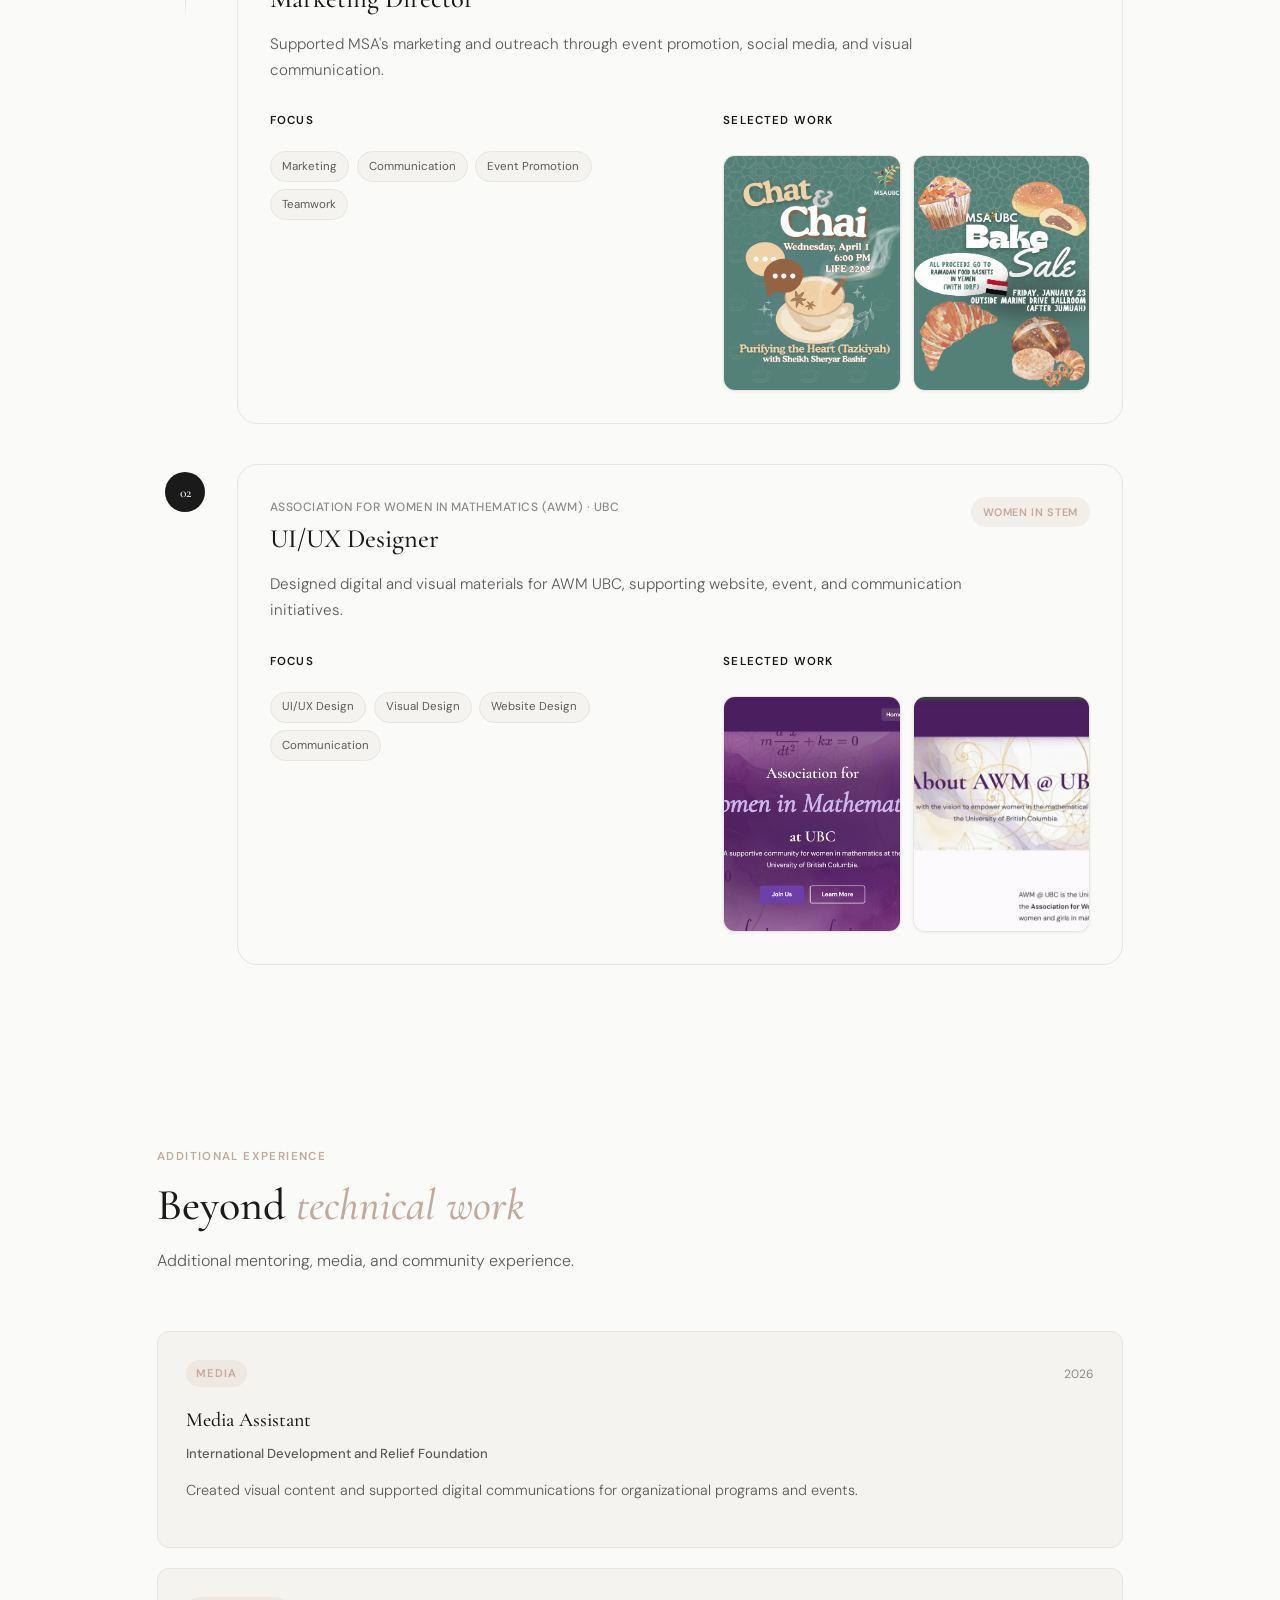
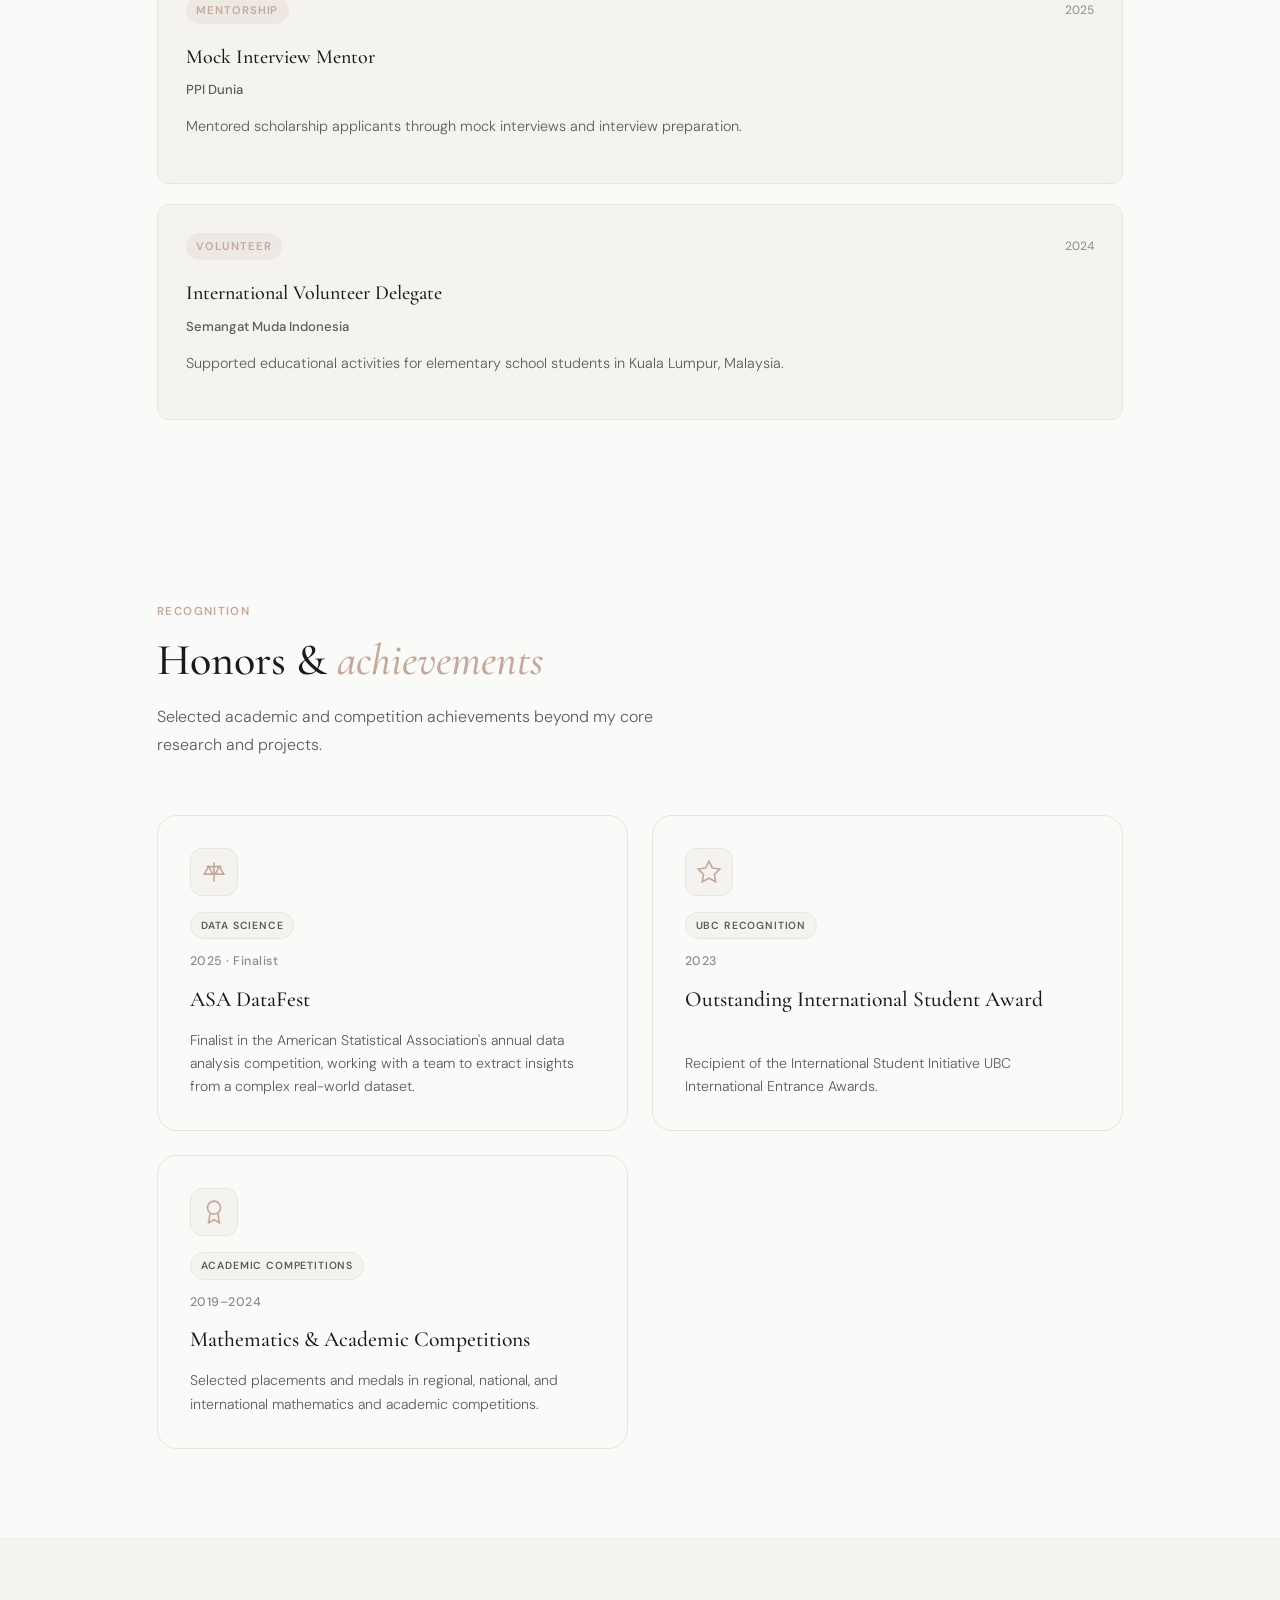
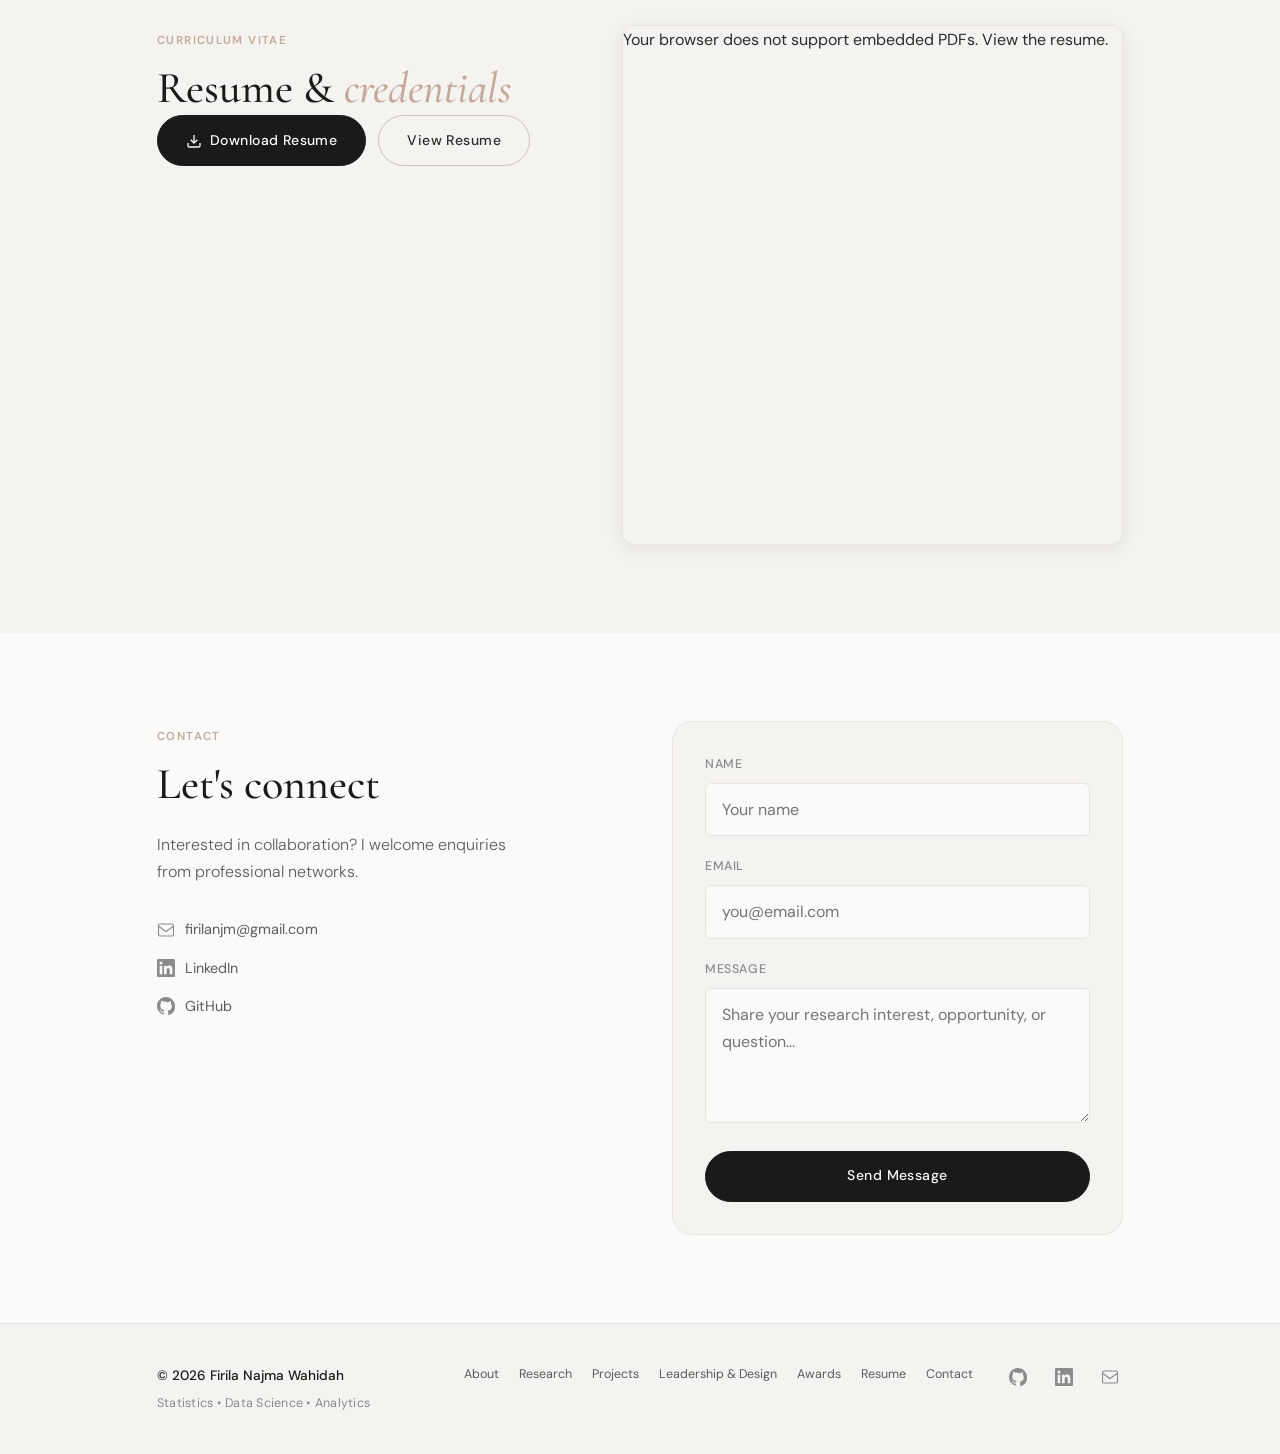
==== commit c8fc9c4b: "Update about section in index.html Removed mention of Data Science from the about section." ====
--- a/index.html
+++ b/index.html
@@ -3,6 +3,12 @@
 <head>
   <meta charset="UTF-8" />
   <meta name="viewport" content="width=device-width, initial-scale=1.0" />
+
+  <meta property="og:title" content="Firila Najma Wahidah | Statistics • Data Science • Analytics">
+  <meta property="og:description" content="Personal portfolio showcasing my work in statistics, data science, analytics, and applied research.">
+  <meta property="og:image" content="https://firilanjm.github.io/images/portfolio-preview.png">
+  <meta property="og:url" content="https://firilanjm.github.io/">
+  <meta property="og:type" content="website">
 
   <title>Firila Najma Wahidah — Statistics • Data Science • Analytics</title>
 
@@ -214,7 +220,7 @@
         <p class="about__lead">
           I'm <strong>Firila</strong>, a Statistics student at the
           <strong>University of British Columbia</strong> with a thematic
-          concentration in Computer Science and a minor in Data Science.
+          concentration in Computer Science.
         </p>
 
         <p>
